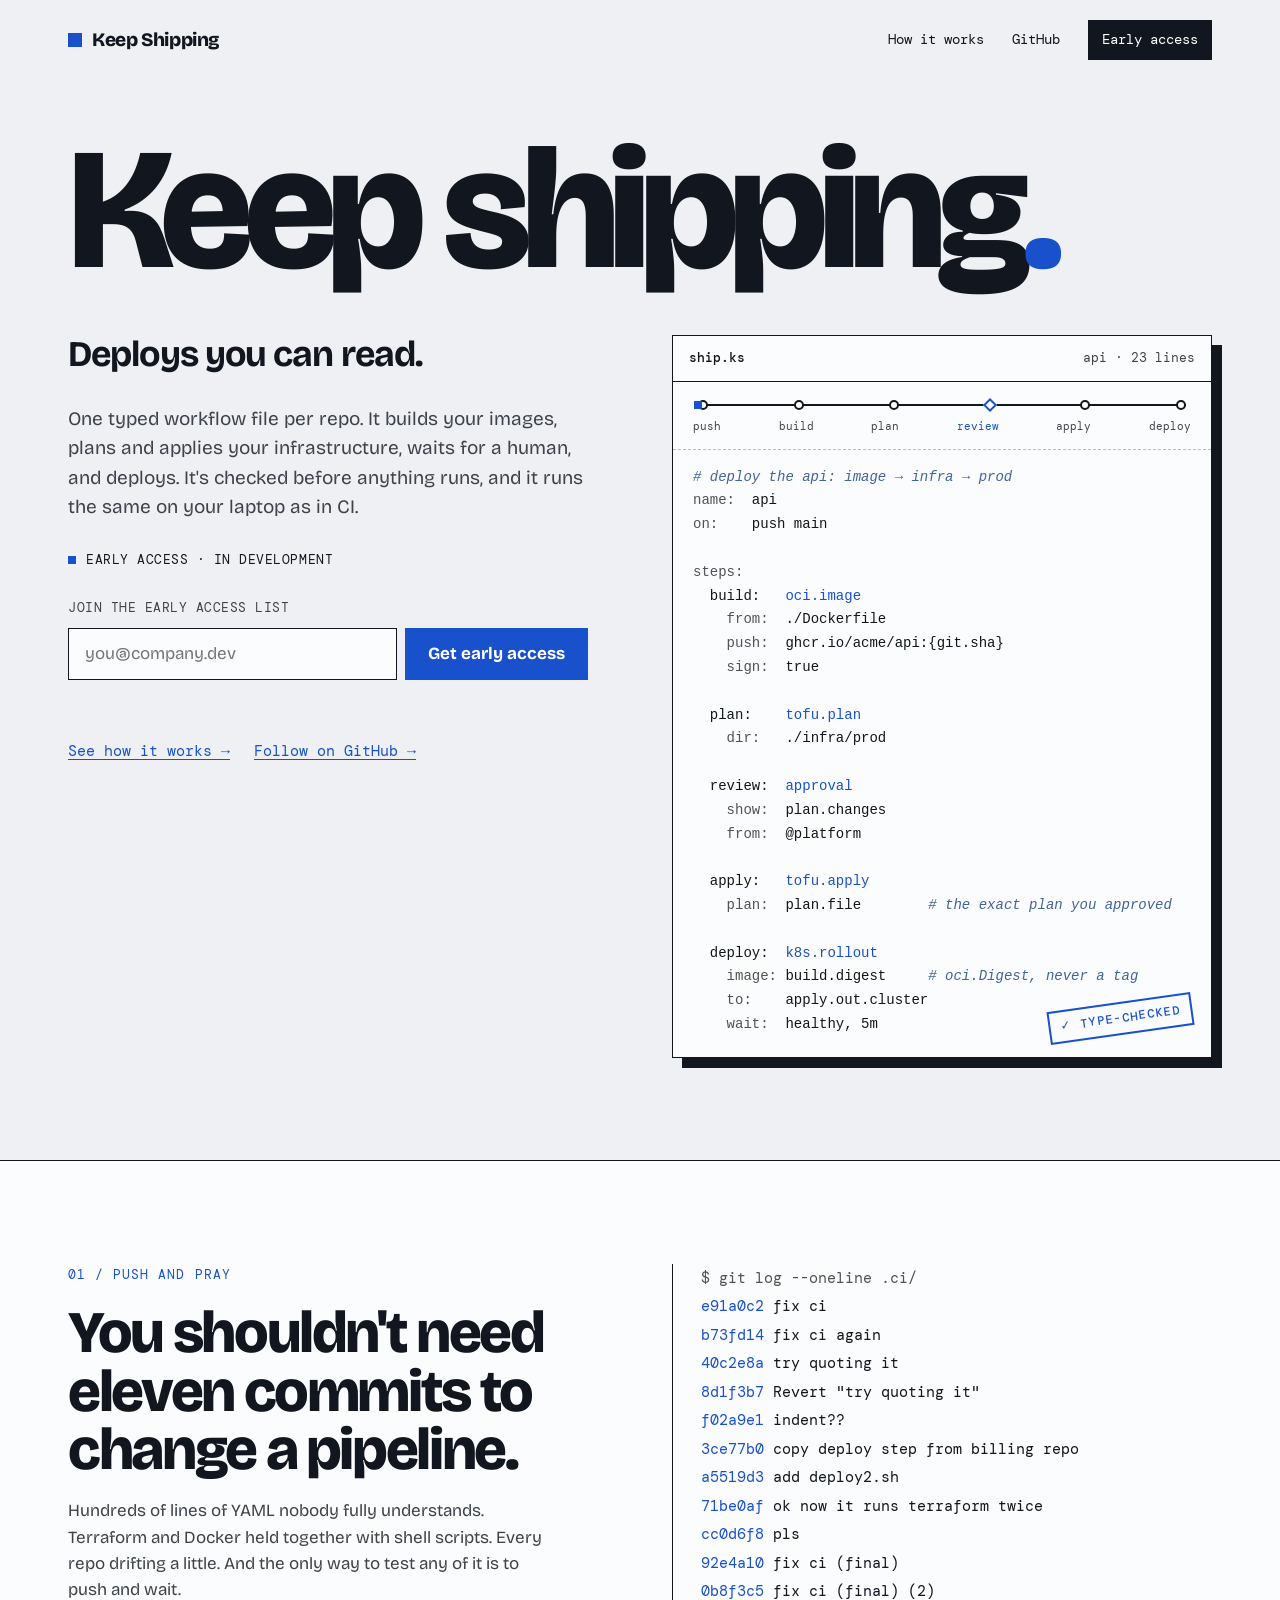
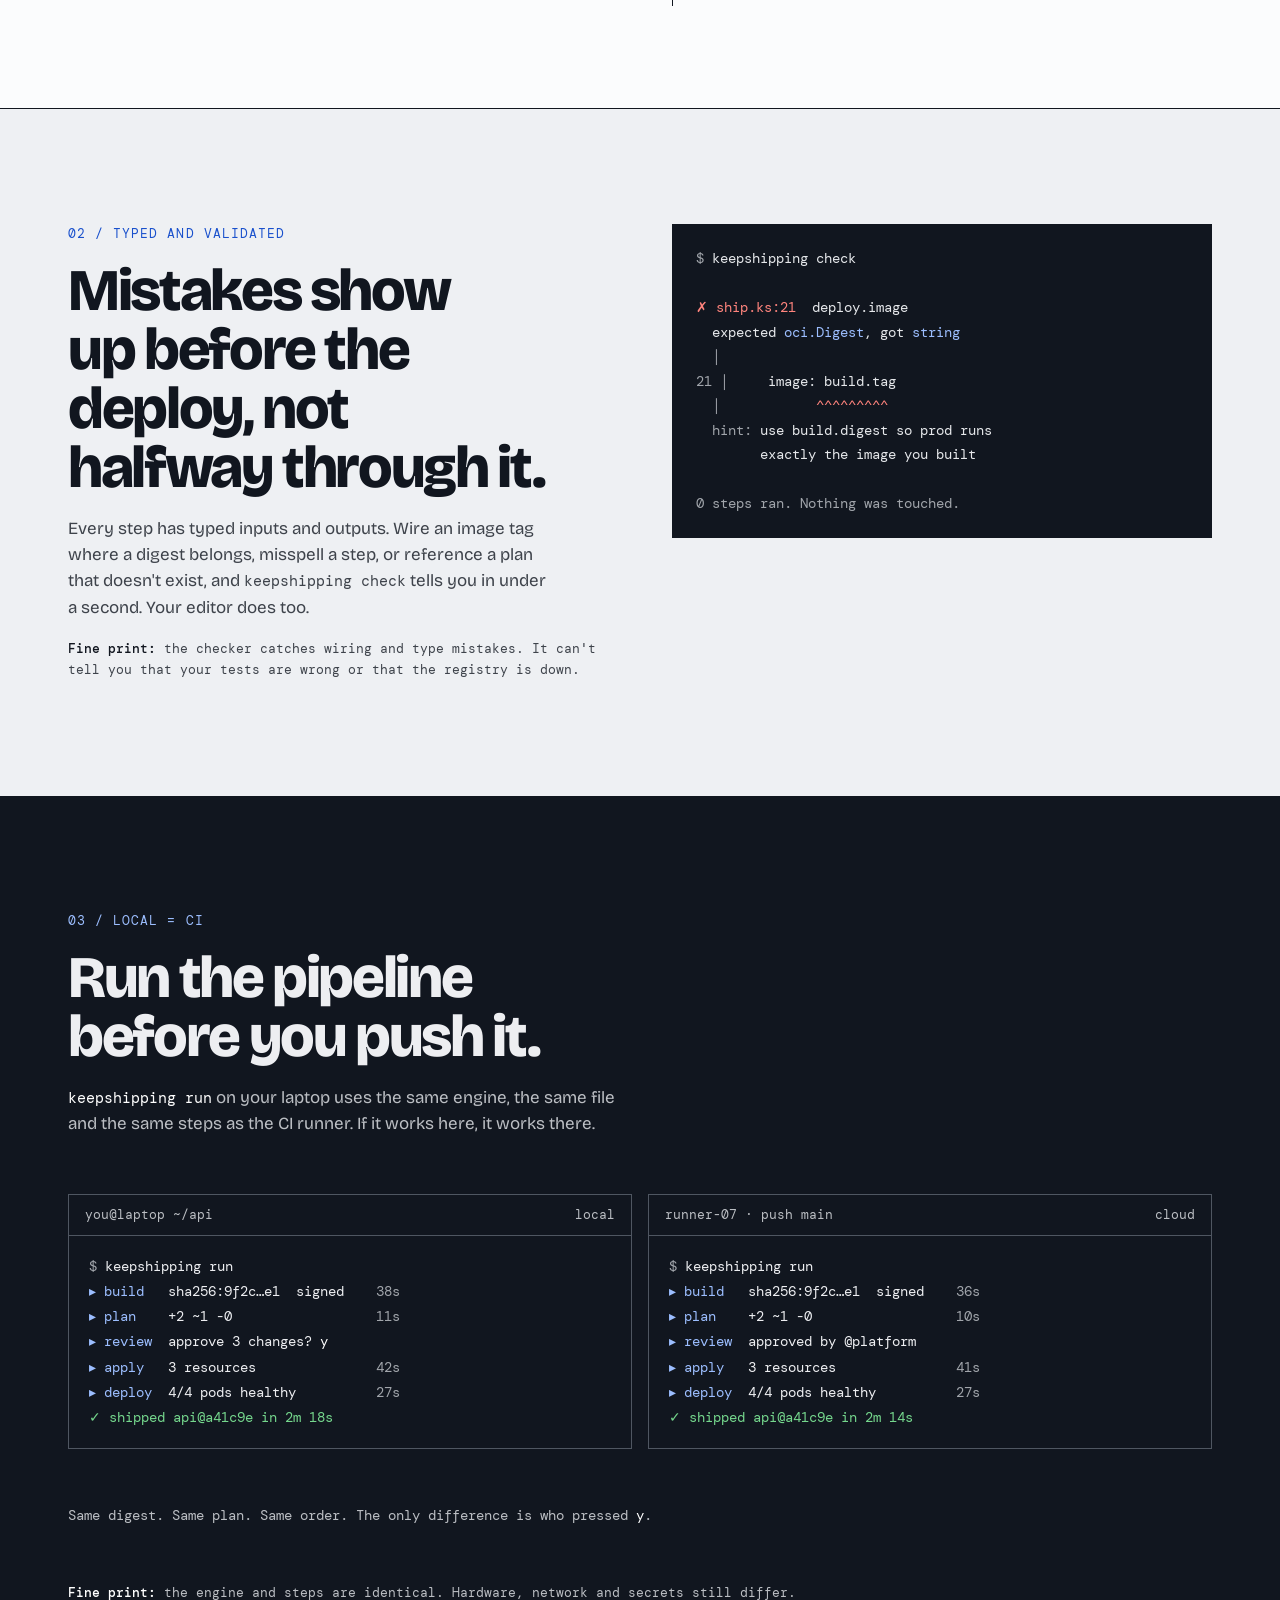
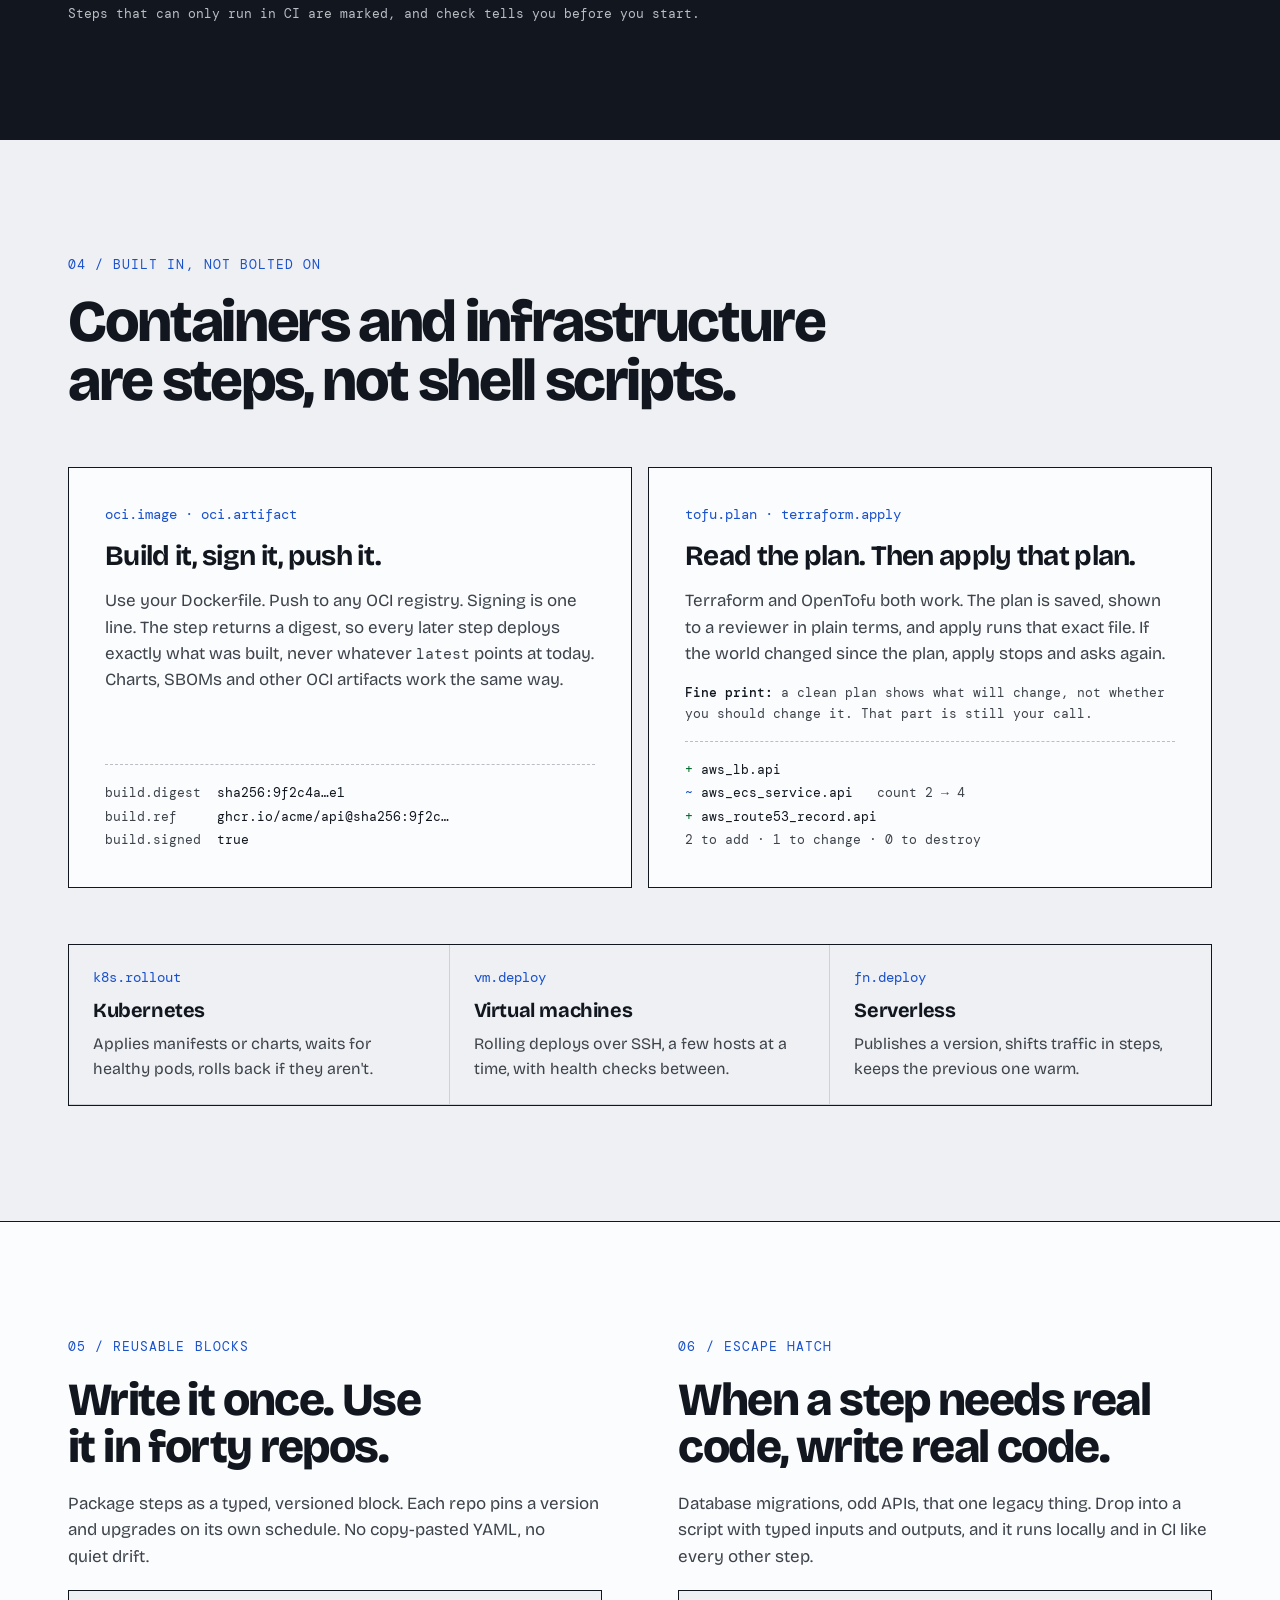
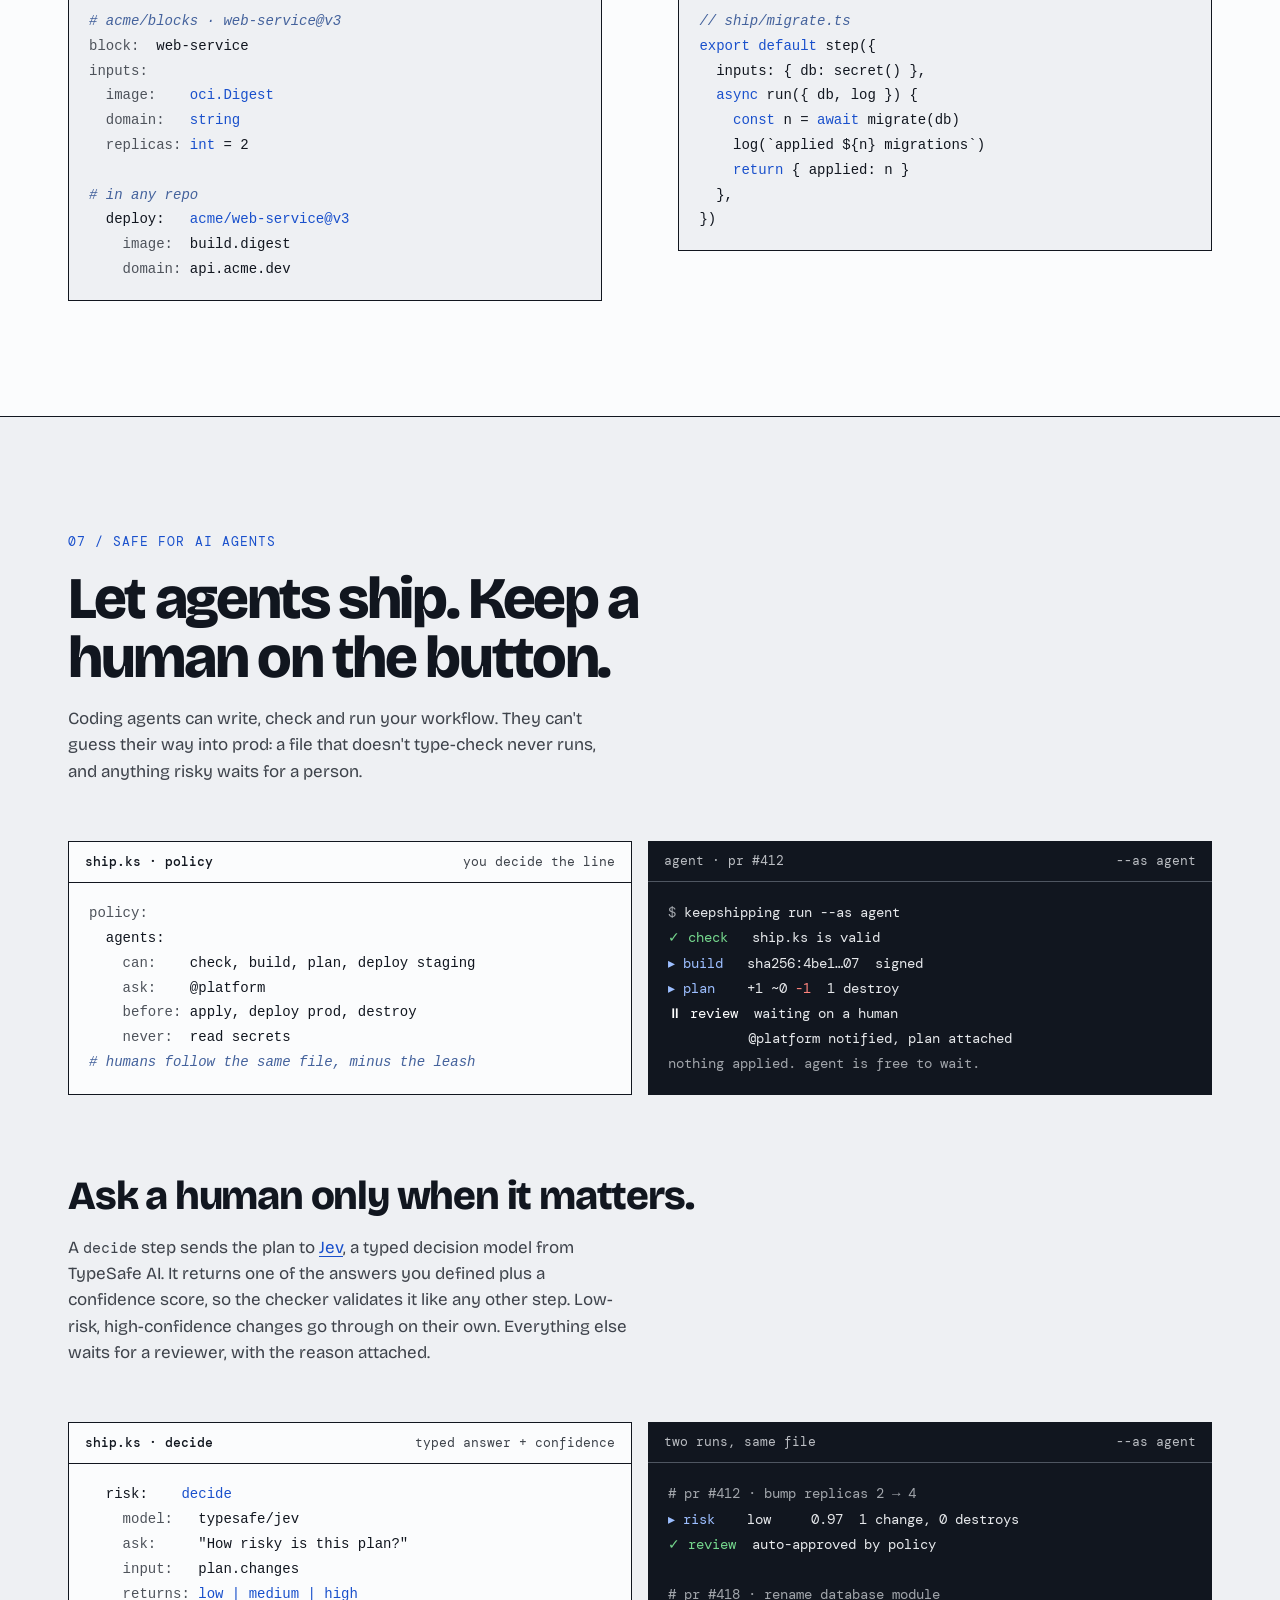
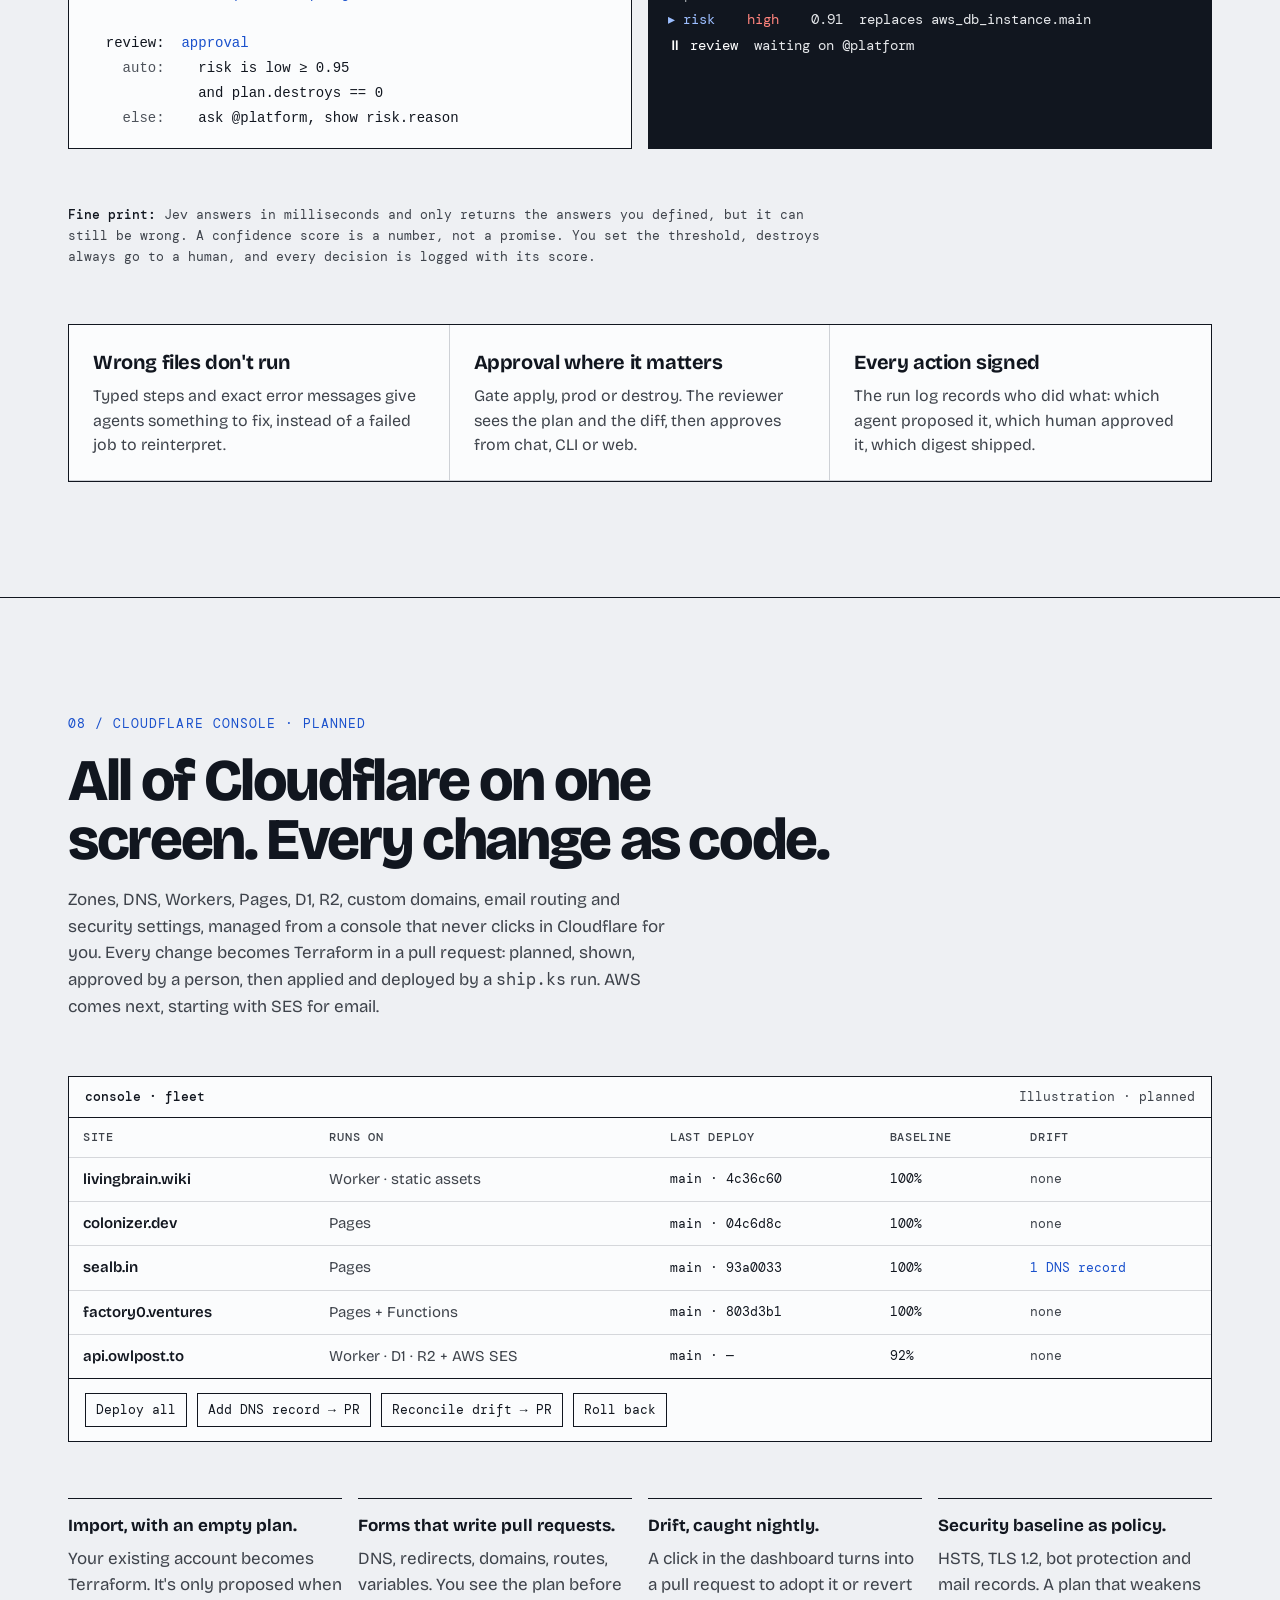
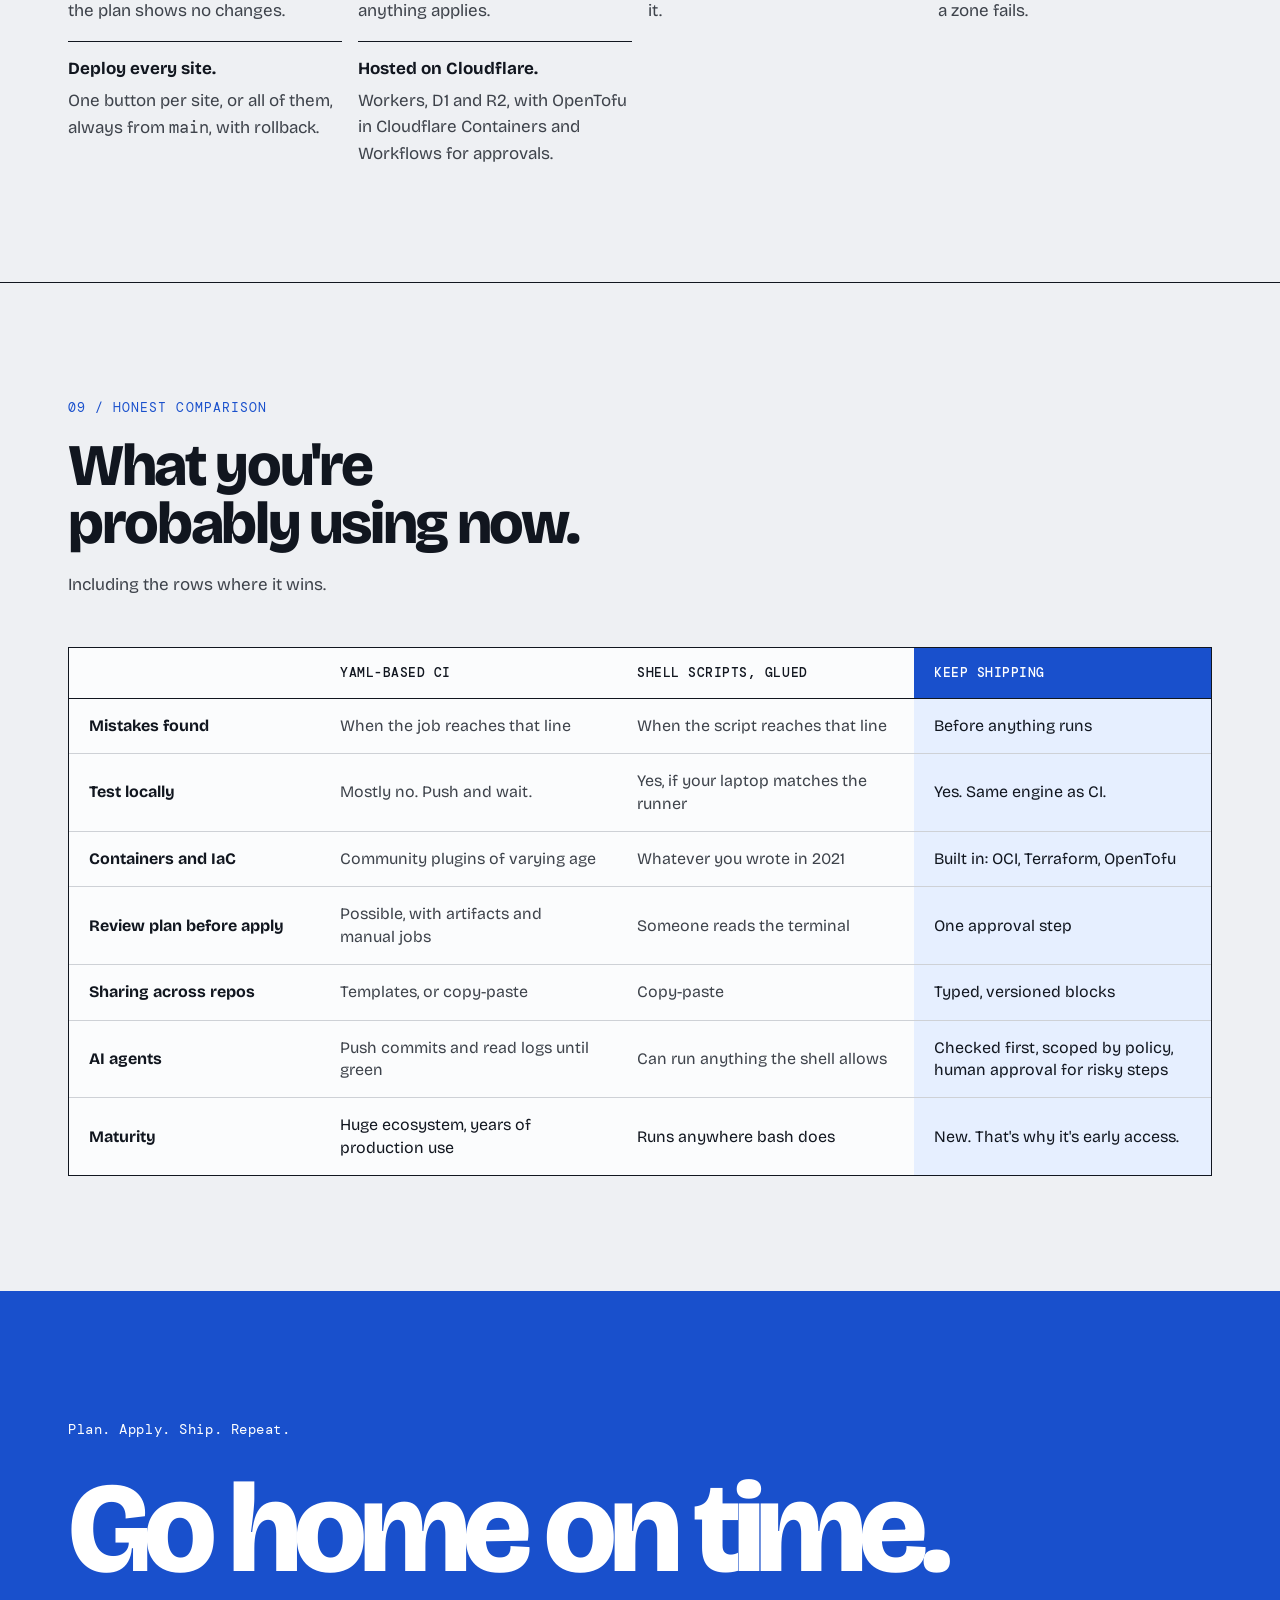
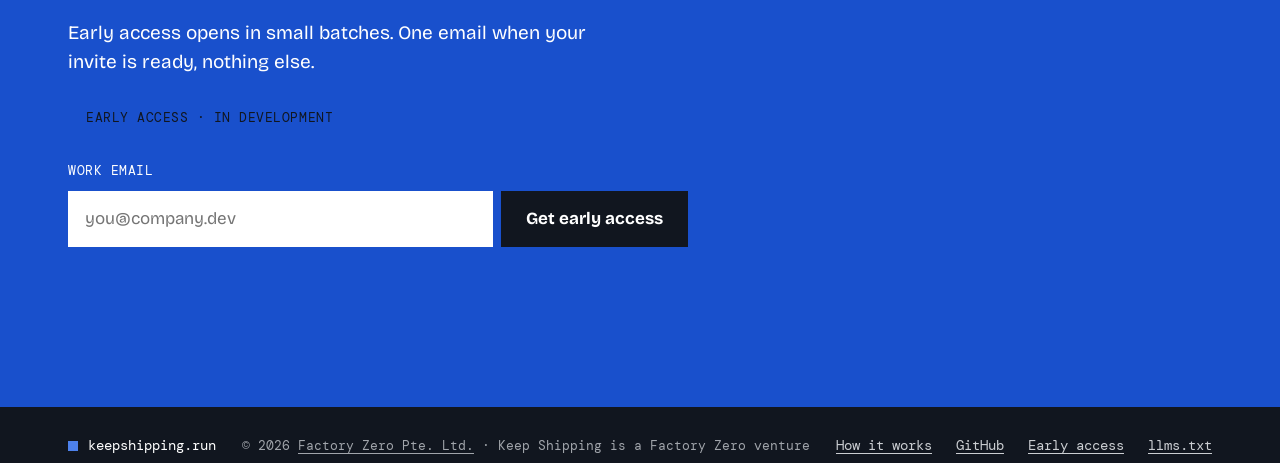
==== index.html @ 191e79f7 "08 / Cloudflare console (planned): one screen for Cloudflare, every change as code (Keep-Shipping/ha" ====
<!doctype html>
<html lang="en">
<head>
<meta charset="utf-8">
<meta name="viewport" content="width=device-width, initial-scale=1">
<title>Keep Shipping — Deploys you can read.</title>
<meta name="description" content="One typed, readable workflow file per repo. Build OCI images, plan and apply Terraform/OpenTofu, deploy anywhere. Runs the same on your laptop as in CI. Early access.">
<link rel="canonical" href="https://keepshipping.run/">
<meta name="robots" content="index, follow">
<meta name="theme-color" content="#eef0f3">
<meta name="color-scheme" content="light">
<meta property="og:type" content="website">
<meta property="og:site_name" content="Keep Shipping">
<meta property="og:title" content="Keep Shipping — Deploys you can read.">
<meta property="og:description" content="One typed workflow file per repo: build images, plan and apply infrastructure, wait for a human, deploy. Checked before anything runs. Early access.">
<meta property="og:url" content="https://keepshipping.run/">
<meta property="og:image" content="https://keepshipping.run/assets/og.png">
<meta property="og:image:width" content="1200">
<meta property="og:image:height" content="630">
<meta property="og:image:alt" content="Keep Shipping. Deploys you can read. A pipeline from push to deploy with a review gate.">
<meta property="og:locale" content="en_US">
<meta name="twitter:card" content="summary_large_image">
<meta name="twitter:title" content="Keep Shipping — Deploys you can read.">
<meta name="twitter:description" content="One typed workflow file per repo. Checked before anything runs, and the same on your laptop as in CI.">
<meta name="twitter:image" content="https://keepshipping.run/assets/og.png">
<meta name="twitter:image:alt" content="Keep Shipping. Deploys you can read.">
<link rel="icon" href="/assets/favicon.svg" type="image/svg+xml">
<link rel="apple-touch-icon" href="/assets/apple-touch-icon.png">
<link rel="manifest" href="/site.webmanifest">
<link rel="alternate" type="text/plain" href="/llms.txt" title="LLM-readable summary">
<link rel="preconnect" href="https://fonts.googleapis.com">
<link rel="preconnect" href="https://fonts.gstatic.com" crossorigin>
<link rel="stylesheet" href="https://fonts.googleapis.com/css2?family=Bricolage+Grotesque:opsz,wght@12..96,400;12..96,500;12..96,700;12..96,800&family=DM+Mono:wght@400;500&display=swap">
<link rel="stylesheet" href="/assets/keepshipping.css">
<script type="application/ld+json">[{"@context":"https://schema.org","@type":"Organization","name":"Keep Shipping","url":"https://keepshipping.run/","logo":"https://keepshipping.run/assets/icon-512.png","email":"contact@keepshipping.run","sameAs":["https://github.com/Keep-Shipping"],"parentOrganization":{"@type":"Organization","name":"Factory Zero Pte. Ltd.","url":"https://factory0.ventures/"}},{"@context":"https://schema.org","@type":"WebSite","name":"Keep Shipping","url":"https://keepshipping.run/","description":"A typed, readable deploy workflow: one file per repo that builds OCI images, plans and applies Terraform/OpenTofu, waits for approval and deploys, locally and in CI."},{"@context":"https://schema.org","@type":"SoftwareApplication","name":"Keep Shipping","applicationCategory":"DeveloperApplication","operatingSystem":"macOS, Linux, CI runners","description":"A deploy workflow engine with one typed workflow file per repository. Built-in steps for OCI images, Terraform and OpenTofu, approvals, Kubernetes, VMs and serverless. The same engine runs on a laptop and in CI. In development; early access list open.","url":"https://keepshipping.run/"},{"@context":"https://schema.org","@type":"FAQPage","mainEntity":[{"@type":"Question","name":"What is Keep Shipping?","acceptedAnswer":{"@type":"Answer","text":"A deploy workflow engine. Each repository has one typed workflow file that builds images, plans and applies infrastructure, waits for a human where you say so, and deploys. The file is checked before anything runs."}},{"@type":"Question","name":"Does it run locally?","acceptedAnswer":{"@type":"Answer","text":"That is the design: keepshipping run on a laptop uses the same engine, file and steps as the CI runner. Hardware, network and secrets still differ, and steps that can only run in CI are marked."}},{"@type":"Question","name":"Is it safe to let AI coding agents deploy with it?","acceptedAnswer":{"@type":"Answer","text":"A policy in the workflow file says what agents may do on their own and what waits for a person. Files that do not type-check never run, and destroys always go to a human."}},{"@type":"Question","name":"Can I use Keep Shipping today?","acceptedAnswer":{"@type":"Answer","text":"Not yet. Keep Shipping is in development. Join the early access list at keepshipping.run; invites go out in small batches."}}]}]</script>
<script src="/assets/keepshipping.js" defer></script>
</head>
<body>
<div class="page">

  <a class="skip" href="#main">Skip to content</a>

  <header style="max-width:1240px;margin:0 auto;padding:20px clamp(20px,5vw,48px);display:flex;align-items:center;justify-content:space-between;gap:16px;flex-wrap:wrap">
    <a href="/" aria-label="Keep Shipping home" style="display:flex;align-items:center;gap:10px;text-decoration:none;color:oklch(0.2 0.02 262);font-weight:800;font-size:19px;letter-spacing:-0.02em">
      <span aria-hidden="true" style="width:14px;height:14px;background:oklch(0.48 0.2 263);display:block"></span>
      Keep Shipping
    </a>
    <nav aria-label="Primary" style="display:flex;align-items:center;gap:clamp(12px,3vw,28px);font-family:'DM Mono',monospace;font-size:14px;flex-wrap:wrap">
      <a class="nav-link" href="#how">How it works</a>
      <a class="nav-link" href="https://github.com/Keep-Shipping">GitHub</a>
      <a class="nav-cta" href="#early-access">Early access</a>
    </nav>
  </header>

  <main id="main">
    <section id="top" aria-labelledby="hero-title" style="max-width:1240px;margin:0 auto;padding:clamp(24px,5vw,56px) clamp(20px,5vw,48px) clamp(56px,8vw,112px)">
      <h1 id="hero-title" style="margin:0;font-weight:800;font-size:clamp(60px,13.5vw,188px);line-height:0.86;letter-spacing:-0.055em;font-variation-settings:'opsz' 96">Keep shipping<span style="color:oklch(0.48 0.2 263)">.</span></h1>

      <div style="display:grid;grid-template-columns:repeat(auto-fit,minmax(min(100%,380px),1fr));gap:clamp(40px,5vw,72px);margin-top:clamp(32px,4vw,56px);align-items:start">
        <div style="display:flex;flex-direction:column;gap:28px;max-width:520px">
          <p style="margin:0;font-size:clamp(26px,3vw,36px);line-height:1.12;font-weight:700;letter-spacing:-0.025em">Deploys you can read.</p>
          <p style="margin:0;font-size:19px;color:oklch(0.38 0.015 262);text-wrap:pretty">One typed workflow file per repo. It builds your images, plans and applies your infrastructure, waits for a human, and deploys. It's checked before anything runs, and it runs the same on your laptop as in CI.</p>

          <p class="status-line"><span aria-hidden="true"></span>Early access · in development</p>

          <form class="ks-form" action="mailto:contact@keepshipping.run?subject=Keep%20Shipping%20early%20access" method="post" enctype="text/plain" style="display:flex;flex-direction:column;gap:10px" novalidate="">
            <label for="email-hero" style="font-family:'DM Mono',monospace;font-size:13px;letter-spacing:0.04em;text-transform:uppercase;color:oklch(0.38 0.015 262)">Join the early access list</label>
            <div style="display:flex;flex-wrap:wrap;gap:8px">
              <input id="email-hero" type="email" name="email" autocomplete="email" required="" placeholder="you@company.dev" aria-describedby="email-hero-status" class="in in--hero" style="flex:1 1 220px;min-width:0;height:52px;padding:0 16px;font:inherit;font-size:17px;color:oklch(0.2 0.02 262);background:oklch(0.99 0.002 255);border:1.5px solid oklch(0.2 0.02 262);border-radius:0;outline:none">
              <button type="submit" class="btn btn--hero" style="flex:0 0 auto;height:52px;padding:0 22px;font:inherit;font-size:17px;font-weight:700;color:#fff;background:oklch(0.48 0.2 263);border:1.5px solid oklch(0.48 0.2 263);border-radius:0;cursor:pointer">Get early access</button>
            </div>
            <p id="email-hero-status" role="status" aria-live="polite" style="margin:0;min-height:22px;font-family:'DM Mono',monospace;font-size:14px;color:oklch(0.48 0.2 263)"></p>
          </form>

          <div style="display:flex;flex-wrap:wrap;gap:24px;font-family:'DM Mono',monospace;font-size:15px">
            <a href="#how">See how it works →</a>
            <a href="https://github.com/Keep-Shipping">Follow on GitHub →</a>
          </div>
        </div>

        <figure style="margin:0;background:oklch(0.99 0.002 255);border:1.5px solid oklch(0.2 0.02 262);box-shadow:10px 10px 0 oklch(0.2 0.02 262);position:relative;min-width:0">
          <div style="display:flex;justify-content:space-between;align-items:center;gap:12px;padding:12px 16px;border-bottom:1.5px solid oklch(0.2 0.02 262);font-family:'DM Mono',monospace;font-size:13px">
            <span style="font-weight:500">ship.ks</span>
            <span style="color:oklch(0.38 0.015 262)">api · 23 lines</span>
          </div>
          <div aria-hidden="true" style="padding:18px 20px 14px;border-bottom:1px dashed oklch(0.8 0.01 262)">
            <div style="position:relative;height:10px;margin:0 5px">
              <div style="position:absolute;left:0;right:0;top:4px;height:2px;background:oklch(0.2 0.02 262)"></div>
              <div style="position:absolute;inset:0;display:flex;justify-content:space-between">
                <span style="width:10px;height:10px;background:oklch(0.99 0.002 255);border:2px solid oklch(0.2 0.02 262);border-radius:50%"></span>
                <span style="width:10px;height:10px;background:oklch(0.99 0.002 255);border:2px solid oklch(0.2 0.02 262);border-radius:50%"></span>
                <span style="width:10px;height:10px;background:oklch(0.99 0.002 255);border:2px solid oklch(0.2 0.02 262);border-radius:50%"></span>
                <span style="width:10px;height:10px;background:oklch(0.99 0.002 255);border:2px solid oklch(0.48 0.2 263);transform:rotate(45deg)"></span>
                <span style="width:10px;height:10px;background:oklch(0.99 0.002 255);border:2px solid oklch(0.2 0.02 262);border-radius:50%"></span>
                <span style="width:10px;height:10px;background:oklch(0.99 0.002 255);border:2px solid oklch(0.2 0.02 262);border-radius:50%"></span>
              </div>
              <span class="route-dot" aria-hidden="true"></span>
            </div>
            <div style="display:flex;justify-content:space-between;margin-top:8px;font-family:'DM Mono',monospace;font-size:11px;color:oklch(0.38 0.015 262)">
              <span>push</span><span>build</span><span>plan</span><span style="color:oklch(0.48 0.2 263)">review</span><span>apply</span><span>deploy</span>
            </div>
          </div>
          <pre style="margin:0;padding:16px 0 20px;overflow-x:auto;font-family:'DM Mono',monospace;font-size:14px;line-height:1.7"><code style="display:block;min-width:max-content;padding:0 20px"><span style="color:oklch(0.5 0.1 263);font-style:italic"># deploy the api: image → infra → prod
</span><span style="color:oklch(0.44 0.015 262)">name:</span>  api
<span style="color:oklch(0.44 0.015 262)">on:</span>    push main

<span style="color:oklch(0.44 0.015 262)">steps:
</span>  <span style="font-weight:500">build:</span>   <span style="color:oklch(0.48 0.2 263)">oci.image
</span>    <span style="color:oklch(0.44 0.015 262)">from:</span>  ./Dockerfile
    <span style="color:oklch(0.44 0.015 262)">push:</span>  ghcr.io/acme/api:{git.sha}
    <span style="color:oklch(0.44 0.015 262)">sign:</span>  true

  <span style="font-weight:500">plan:</span>    <span style="color:oklch(0.48 0.2 263)">tofu.plan
</span>    <span style="color:oklch(0.44 0.015 262)">dir:</span>   ./infra/prod

  <span style="font-weight:500">review:</span>  <span style="color:oklch(0.48 0.2 263)">approval
</span>    <span style="color:oklch(0.44 0.015 262)">show:</span>  plan.changes
    <span style="color:oklch(0.44 0.015 262)">from:</span>  @platform

  <span style="font-weight:500">apply:</span>   <span style="color:oklch(0.48 0.2 263)">tofu.apply
</span>    <span style="color:oklch(0.44 0.015 262)">plan:</span>  plan.file        <span style="color:oklch(0.5 0.1 263);font-style:italic"># the exact plan you approved
</span>
  <span style="font-weight:500">deploy:</span>  <span style="color:oklch(0.48 0.2 263)">k8s.rollout
</span>    <span style="color:oklch(0.44 0.015 262)">image:</span> build.digest     <span style="color:oklch(0.5 0.1 263);font-style:italic"># oci.Digest, never a tag
</span>    <span style="color:oklch(0.44 0.015 262)">to:</span>    apply.out.cluster
    <span style="color:oklch(0.44 0.015 262)">wait:</span>  healthy, 5m</code></pre>
          <div aria-hidden="true" style="position:absolute;right:18px;bottom:22px;transform:rotate(-8deg);border:2px solid oklch(0.48 0.2 263);color:oklch(0.48 0.2 263);padding:5px 10px;font-family:'DM Mono',monospace;font-size:12px;font-weight:500;letter-spacing:0.12em;background:oklch(0.99 0.002 255 / 0.85)">✓ TYPE-CHECKED</div>
          <figcaption style="position:absolute;width:1px;height:1px;overflow:hidden;clip:rect(0 0 0 0)">Example Keep Shipping workflow: build and sign an OCI image, plan OpenTofu, wait for approval, apply, and roll out to Kubernetes.</figcaption>
        </figure>
      </div>
    </section>

    <section aria-labelledby="pain-title" style="border-top:1.5px solid oklch(0.2 0.02 262);border-bottom:1.5px solid oklch(0.2 0.02 262);background:oklch(0.99 0.002 255)">
      <div style="max-width:1240px;margin:0 auto;padding:clamp(56px,8vw,104px) clamp(20px,5vw,48px);display:grid;grid-template-columns:repeat(auto-fit,minmax(min(100%,360px),1fr));gap:clamp(32px,5vw,72px);align-items:center">
        <div style="display:flex;flex-direction:column;gap:18px">
          <p style="margin:0;font-family:'DM Mono',monospace;font-size:13px;letter-spacing:0.08em;text-transform:uppercase;color:oklch(0.48 0.2 263)">01 / Push and pray</p>
          <h2 id="pain-title" style="margin:0;font-size:clamp(34px,4.6vw,60px);line-height:1;letter-spacing:-0.04em;font-weight:800;text-wrap:balance">You shouldn't need eleven commits to change a pipeline.</h2>
          <p style="margin:0;color:oklch(0.38 0.015 262);max-width:480px;text-wrap:pretty">Hundreds of lines of YAML nobody fully understands. Terraform and Docker held together with shell scripts. Every repo drifting a little. And the only way to test any of it is to push and wait.</p>
        </div>
        <div role="img" aria-label="A git log of eleven commits named variations of 'fix ci'" style="font-family:'DM Mono',monospace;font-size:clamp(13px,1.4vw,15px);line-height:1.9;border-left:1.5px solid oklch(0.2 0.02 262);padding-left:clamp(16px,3vw,28px);overflow-x:auto;white-space:nowrap">
          <div style="color:oklch(0.44 0.015 262)">$ git log --oneline .ci/</div>
          <div><span style="color:oklch(0.48 0.2 263)">e91a0c2</span>  fix ci</div>
          <div><span style="color:oklch(0.48 0.2 263)">b73fd14</span>  fix ci again</div>
          <div><span style="color:oklch(0.48 0.2 263)">40c2e8a</span>  try quoting it</div>
          <div><span style="color:oklch(0.48 0.2 263)">8d1f3b7</span>  Revert "try quoting it"</div>
          <div><span style="color:oklch(0.48 0.2 263)">f02a9e1</span>  indent??</div>
          <div><span style="color:oklch(0.48 0.2 263)">3ce77b0</span>  copy deploy step from billing repo</div>
          <div><span style="color:oklch(0.48 0.2 263)">a5519d3</span>  add deploy2.sh</div>
          <div><span style="color:oklch(0.48 0.2 263)">71be0af</span>  ok now it runs terraform twice</div>
          <div><span style="color:oklch(0.48 0.2 263)">cc0d6f8</span>  pls</div>
          <div><span style="color:oklch(0.48 0.2 263)">92e4a10</span>  fix ci (final)</div>
          <div><span style="color:oklch(0.48 0.2 263)">0b8f3c5</span>  fix ci (final) (2)</div>
        </div>
      </div>
    </section>

    <section id="how" aria-labelledby="check-title" style="max-width:1240px;margin:0 auto;padding:clamp(64px,9vw,128px) clamp(20px,5vw,48px)">
      <div style="display:grid;grid-template-columns:repeat(auto-fit,minmax(min(100%,360px),1fr));gap:clamp(32px,5vw,72px);align-items:start">
        <div style="display:flex;flex-direction:column;gap:18px">
          <p style="margin:0;font-family:'DM Mono',monospace;font-size:13px;letter-spacing:0.08em;text-transform:uppercase;color:oklch(0.48 0.2 263)">02 / Typed and validated</p>
          <h2 id="check-title" style="margin:0;font-size:clamp(34px,4.6vw,60px);line-height:1;letter-spacing:-0.04em;font-weight:800;text-wrap:balance">Mistakes show up before the deploy, not halfway through it.</h2>
          <p style="margin:0;color:oklch(0.38 0.015 262);max-width:480px;text-wrap:pretty">Every step has typed inputs and outputs. Wire an image tag where a digest belongs, misspell a step, or reference a plan that doesn't exist, and <code style="font-family:'DM Mono',monospace;font-size:0.9em">keepshipping check</code> tells you in under a second. Your editor does too.</p>
          <p style="margin:0;max-width:760px;font-family:'DM Mono',monospace;font-size:13px;line-height:1.6;color:oklch(0.38 0.015 262);text-wrap:pretty"><strong style="font-weight:500;color:oklch(0.2 0.02 262)">Fine print:</strong> the checker catches wiring and type mistakes. It can't tell you that your tests are wrong or that the registry is down.</p>
        </div>
        <div style="background:oklch(0.2 0.02 262);color:oklch(0.93 0.005 262);font-family:'DM Mono',monospace;font-size:14px;line-height:1.75;padding:22px 24px;overflow-x:auto">
          <div style="white-space:pre;min-width:max-content"><span style="color:oklch(0.72 0.01 262)">$</span> keepshipping check

<span style="color:oklch(0.75 0.15 25)">✗ ship.ks:21</span>  deploy.image
  expected <span style="color:oklch(0.8 0.1 263)">oci.Digest</span>, got <span style="color:oklch(0.8 0.1 263)">string
</span>  <span style="color:oklch(0.72 0.01 262)">│
</span><span style="color:oklch(0.72 0.01 262)">21 │</span>     image: build.tag
  <span style="color:oklch(0.72 0.01 262)">│</span>            <span style="color:oklch(0.75 0.15 25)">^^^^^^^^^
</span>  <span style="color:oklch(0.72 0.01 262)">hint:</span> use build.digest so prod runs
        exactly the image you built

<span style="color:oklch(0.72 0.01 262)">0 steps ran. Nothing was touched.</span></div>
        </div>
      </div>
    </section>

    <section aria-labelledby="local-title" style="background:oklch(0.2 0.02 262);color:oklch(0.95 0.004 262)">
      <div style="max-width:1240px;margin:0 auto;padding:clamp(64px,9vw,128px) clamp(20px,5vw,48px);display:flex;flex-direction:column;gap:clamp(36px,5vw,56px)">
        <div style="display:flex;flex-direction:column;gap:18px;max-width:760px">
          <p style="margin:0;font-family:'DM Mono',monospace;font-size:13px;letter-spacing:0.08em;text-transform:uppercase;color:oklch(0.8 0.1 263)">03 / Local = CI</p>
          <h2 id="local-title" style="margin:0;font-size:clamp(34px,4.6vw,60px);line-height:1;letter-spacing:-0.04em;font-weight:800;text-wrap:balance">Run the pipeline before you push it.</h2>
          <p style="margin:0;color:oklch(0.8 0.008 262);max-width:560px;text-wrap:pretty"><code style="font-family:'DM Mono',monospace;font-size:0.9em;color:#fff">keepshipping run</code> on your laptop uses the same engine, the same file and the same steps as the CI runner. If it works here, it works there.</p>
        </div>

        <div style="display:grid;grid-template-columns:repeat(auto-fit,minmax(min(100%,420px),1fr));gap:16px">
          <div style="border:1.5px solid oklch(0.45 0.02 262);min-width:0">
            <div style="display:flex;justify-content:space-between;gap:12px;padding:10px 16px;border-bottom:1.5px solid oklch(0.45 0.02 262);font-family:'DM Mono',monospace;font-size:13px;color:oklch(0.8 0.008 262)"><span>you@laptop ~/api</span><span>local</span></div>
            <div style="padding:18px 20px;overflow-x:auto;font-family:'DM Mono',monospace;font-size:14px;line-height:1.8;white-space:pre"><span style="color:oklch(0.72 0.01 262)">$</span> keepshipping run
<span style="color:oklch(0.8 0.1 263)">▸ build </span>  sha256:9f2c…e1  signed    <span style="color:oklch(0.72 0.01 262)">38s
</span><span style="color:oklch(0.8 0.1 263)">▸ plan  </span>  +2 ~1 -0                  <span style="color:oklch(0.72 0.01 262)">11s
</span><span style="color:oklch(0.8 0.1 263)">▸ review</span>  approve 3 changes? <span style="color:#fff">y
</span><span style="color:oklch(0.8 0.1 263)">▸ apply </span>  3 resources               <span style="color:oklch(0.72 0.01 262)">42s
</span><span style="color:oklch(0.8 0.1 263)">▸ deploy</span>  4/4 pods healthy          <span style="color:oklch(0.72 0.01 262)">27s
</span><span style="color:oklch(0.8 0.14 150)">✓ shipped api@a41c9e in 2m 18s</span></div>
          </div>
          <div style="border:1.5px solid oklch(0.45 0.02 262);min-width:0">
            <div style="display:flex;justify-content:space-between;gap:12px;padding:10px 16px;border-bottom:1.5px solid oklch(0.45 0.02 262);font-family:'DM Mono',monospace;font-size:13px;color:oklch(0.8 0.008 262)"><span>runner-07 · push main</span><span>cloud</span></div>
            <div style="padding:18px 20px;overflow-x:auto;font-family:'DM Mono',monospace;font-size:14px;line-height:1.8;white-space:pre"><span style="color:oklch(0.72 0.01 262)">$</span> keepshipping run
<span style="color:oklch(0.8 0.1 263)">▸ build </span>  sha256:9f2c…e1  signed    <span style="color:oklch(0.72 0.01 262)">36s
</span><span style="color:oklch(0.8 0.1 263)">▸ plan  </span>  +2 ~1 -0                  <span style="color:oklch(0.72 0.01 262)">10s
</span><span style="color:oklch(0.8 0.1 263)">▸ review</span>  approved by @platform
<span style="color:oklch(0.8 0.1 263)">▸ apply </span>  3 resources               <span style="color:oklch(0.72 0.01 262)">41s
</span><span style="color:oklch(0.8 0.1 263)">▸ deploy</span>  4/4 pods healthy          <span style="color:oklch(0.72 0.01 262)">27s
</span><span style="color:oklch(0.8 0.14 150)">✓ shipped api@a41c9e in 2m 14s</span></div>
          </div>
        </div>
        <p style="margin:0;font-family:'DM Mono',monospace;font-size:14px;color:oklch(0.8 0.008 262)">Same digest. Same plan. Same order. The only difference is who pressed <span style="color:#fff">y</span>.</p>
        <p style="margin:0;max-width:760px;font-family:'DM Mono',monospace;font-size:13px;line-height:1.6;color:oklch(0.8 0.008 262);text-wrap:pretty"><strong style="font-weight:500;color:#fff">Fine print:</strong> the engine and steps are identical. Hardware, network and secrets still differ. Steps that can only run in CI are marked, and <code style="font-family:'DM Mono',monospace">check</code> tells you before you start.</p>
      </div>
    </section>

    <section aria-labelledby="builtin-title" style="max-width:1240px;margin:0 auto;padding:clamp(64px,9vw,128px) clamp(20px,5vw,48px);display:flex;flex-direction:column;gap:clamp(36px,5vw,56px)">
      <div style="display:flex;flex-direction:column;gap:18px;max-width:760px">
        <p style="margin:0;font-family:'DM Mono',monospace;font-size:13px;letter-spacing:0.08em;text-transform:uppercase;color:oklch(0.48 0.2 263)">04 / Built in, not bolted on</p>
        <h2 id="builtin-title" style="margin:0;font-size:clamp(34px,4.6vw,60px);line-height:1;letter-spacing:-0.04em;font-weight:800;text-wrap:balance">Containers and infrastructure are steps, not shell scripts.</h2>
      </div>

      <div style="display:grid;grid-template-columns:repeat(auto-fit,minmax(min(100%,360px),1fr));gap:16px">
        <article style="background:oklch(0.99 0.002 255);border:1.5px solid oklch(0.2 0.02 262);padding:clamp(24px,3vw,36px);display:flex;flex-direction:column;gap:16px">
          <p style="margin:0;font-family:'DM Mono',monospace;font-size:14px;color:oklch(0.48 0.2 263)">oci.image · oci.artifact</p>
          <h3 style="margin:0;font-size:28px;line-height:1.1;letter-spacing:-0.025em;font-weight:700">Build it, sign it, push it.</h3>
          <p style="margin:0;color:oklch(0.38 0.015 262);text-wrap:pretty">Use your Dockerfile. Push to any OCI registry. Signing is one line. The step returns a digest, so every later step deploys exactly what was built, never whatever <code style="font-family:'DM Mono',monospace;font-size:0.9em">latest</code> points at today. Charts, SBOMs and other OCI artifacts work the same way.</p>
          <div style="margin-top:auto;padding-top:16px;border-top:1px dashed oklch(0.8 0.01 262);font-family:'DM Mono',monospace;font-size:13px;line-height:1.8;color:oklch(0.38 0.015 262);overflow-x:auto;white-space:pre">build.digest  <span style="color:oklch(0.2 0.02 262)">sha256:9f2c4a…e1
</span>build.ref     <span style="color:oklch(0.2 0.02 262)">ghcr.io/acme/api@sha256:9f2c…
</span>build.signed  <span style="color:oklch(0.2 0.02 262)">true</span></div>
        </article>

        <article style="background:oklch(0.99 0.002 255);border:1.5px solid oklch(0.2 0.02 262);padding:clamp(24px,3vw,36px);display:flex;flex-direction:column;gap:16px">
          <p style="margin:0;font-family:'DM Mono',monospace;font-size:14px;color:oklch(0.48 0.2 263)">tofu.plan · terraform.apply</p>
          <h3 style="margin:0;font-size:28px;line-height:1.1;letter-spacing:-0.025em;font-weight:700">Read the plan. Then apply that plan.</h3>
          <p style="margin:0;color:oklch(0.38 0.015 262);text-wrap:pretty">Terraform and OpenTofu both work. The plan is saved, shown to a reviewer in plain terms, and apply runs that exact file. If the world changed since the plan, apply stops and asks again.</p>
          <p style="margin:0;max-width:760px;font-family:'DM Mono',monospace;font-size:13px;line-height:1.6;color:oklch(0.38 0.015 262);text-wrap:pretty"><strong style="font-weight:500;color:oklch(0.2 0.02 262)">Fine print:</strong> a clean plan shows what will change, not whether you should change it. That part is still your call.</p>
          <div style="margin-top:auto;padding-top:16px;border-top:1px dashed oklch(0.8 0.01 262);font-family:'DM Mono',monospace;font-size:13px;line-height:1.8;overflow-x:auto;white-space:pre"><span style="color:oklch(0.45 0.13 150)">+</span> aws_lb.api
<span style="color:oklch(0.48 0.2 263)">~</span> aws_ecs_service.api   <span style="color:oklch(0.38 0.015 262)">count 2 → 4
</span><span style="color:oklch(0.45 0.13 150)">+</span> aws_route53_record.api
<span style="color:oklch(0.38 0.015 262)">2 to add · 1 to change · 0 to destroy</span></div>
        </article>
      </div>

      <div style="display:grid;grid-template-columns:repeat(auto-fit,minmax(min(100%,240px),1fr));border:1.5px solid oklch(0.2 0.02 262)">
        <div style="padding:22px 24px;display:flex;flex-direction:column;gap:6px;border-right:1px solid oklch(0.86 0.008 262);border-bottom:1px solid oklch(0.86 0.008 262)">
          <span style="font-family:'DM Mono',monospace;font-size:14px;color:oklch(0.48 0.2 263)">k8s.rollout</span>
          <strong style="font-size:20px;letter-spacing:-0.02em">Kubernetes</strong>
          <span style="color:oklch(0.38 0.015 262);font-size:16px">Applies manifests or charts, waits for healthy pods, rolls back if they aren't.</span>
        </div>
        <div style="padding:22px 24px;display:flex;flex-direction:column;gap:6px;border-right:1px solid oklch(0.86 0.008 262);border-bottom:1px solid oklch(0.86 0.008 262)">
          <span style="font-family:'DM Mono',monospace;font-size:14px;color:oklch(0.48 0.2 263)">vm.deploy</span>
          <strong style="font-size:20px;letter-spacing:-0.02em">Virtual machines</strong>
          <span style="color:oklch(0.38 0.015 262);font-size:16px">Rolling deploys over SSH, a few hosts at a time, with health checks between.</span>
        </div>
        <div style="padding:22px 24px;display:flex;flex-direction:column;gap:6px;border-bottom:1px solid oklch(0.86 0.008 262)">
          <span style="font-family:'DM Mono',monospace;font-size:14px;color:oklch(0.48 0.2 263)">fn.deploy</span>
          <strong style="font-size:20px;letter-spacing:-0.02em">Serverless</strong>
          <span style="color:oklch(0.38 0.015 262);font-size:16px">Publishes a version, shifts traffic in steps, keeps the previous one warm.</span>
        </div>
      </div>
    </section>

    <section aria-labelledby="blocks-title" style="border-top:1.5px solid oklch(0.2 0.02 262);background:oklch(0.99 0.002 255)">
      <div style="max-width:1240px;margin:0 auto;padding:clamp(64px,9vw,128px) clamp(20px,5vw,48px);display:grid;grid-template-columns:repeat(auto-fit,minmax(min(100%,420px),1fr));gap:clamp(48px,6vw,80px)">
        <div style="display:flex;flex-direction:column;gap:20px;min-width:0">
          <p style="margin:0;font-family:'DM Mono',monospace;font-size:13px;letter-spacing:0.08em;text-transform:uppercase;color:oklch(0.48 0.2 263)">05 / Reusable blocks</p>
          <h2 id="blocks-title" style="margin:0;font-size:clamp(30px,3.6vw,46px);line-height:1.02;letter-spacing:-0.035em;font-weight:800;text-wrap:balance">Write it once. Use it in forty repos.</h2>
          <p style="margin:0;color:oklch(0.38 0.015 262);text-wrap:pretty">Package steps as a typed, versioned block. Each repo pins a version and upgrades on its own schedule. No copy-pasted YAML, no quiet drift.</p>
          <pre style="margin:0;padding:18px 20px;border:1.5px solid oklch(0.2 0.02 262);overflow-x:auto;font-family:'DM Mono',monospace;font-size:14px;line-height:1.7;background:oklch(0.955 0.004 255)"><code><span style="color:oklch(0.5 0.1 263);font-style:italic"># acme/blocks · web-service@v3
</span><span style="color:oklch(0.44 0.015 262)">block:</span>  web-service
<span style="color:oklch(0.44 0.015 262)">inputs:
</span>  <span style="color:oklch(0.44 0.015 262)">image:</span>    <span style="color:oklch(0.48 0.2 263)">oci.Digest
</span>  <span style="color:oklch(0.44 0.015 262)">domain:</span>   <span style="color:oklch(0.48 0.2 263)">string
</span>  <span style="color:oklch(0.44 0.015 262)">replicas:</span> <span style="color:oklch(0.48 0.2 263)">int</span> = 2

<span style="color:oklch(0.5 0.1 263);font-style:italic"># in any repo
</span>  <span style="font-weight:500">deploy:</span>   <span style="color:oklch(0.48 0.2 263)">acme/web-service@v3
</span>    <span style="color:oklch(0.44 0.015 262)">image:</span>  build.digest
    <span style="color:oklch(0.44 0.015 262)">domain:</span> api.acme.dev</code></pre>
        </div>

        <div style="display:flex;flex-direction:column;gap:20px;min-width:0">
          <p style="margin:0;font-family:'DM Mono',monospace;font-size:13px;letter-spacing:0.08em;text-transform:uppercase;color:oklch(0.48 0.2 263)">06 / Escape hatch</p>
          <h2 style="margin:0;font-size:clamp(30px,3.6vw,46px);line-height:1.02;letter-spacing:-0.035em;font-weight:800;text-wrap:balance">When a step needs real code, write real code.</h2>
          <p style="margin:0;color:oklch(0.38 0.015 262);text-wrap:pretty">Database migrations, odd APIs, that one legacy thing. Drop into a script with typed inputs and outputs, and it runs locally and in CI like every other step.</p>
          <pre style="margin:0;padding:18px 20px;border:1.5px solid oklch(0.2 0.02 262);overflow-x:auto;font-family:'DM Mono',monospace;font-size:14px;line-height:1.7;background:oklch(0.955 0.004 255)"><code><span style="color:oklch(0.5 0.1 263);font-style:italic">// ship/migrate.ts
</span><span style="color:oklch(0.48 0.2 263)">export default</span> step({
  inputs: { db: secret() },
  <span style="color:oklch(0.48 0.2 263)">async</span> run({ db, log }) {
    <span style="color:oklch(0.48 0.2 263)">const</span> n = <span style="color:oklch(0.48 0.2 263)">await</span> migrate(db)
    log(`applied ${n} migrations`)
    <span style="color:oklch(0.48 0.2 263)">return</span> { applied: n }
  },
})</code></pre>
        </div>
      </div>
    </section>

    <section aria-labelledby="agents-title" style="border-top:1.5px solid oklch(0.2 0.02 262)">
      <div style="max-width:1240px;margin:0 auto;padding:clamp(64px,9vw,128px) clamp(20px,5vw,48px);display:flex;flex-direction:column;gap:clamp(36px,5vw,56px)">
        <div style="display:flex;flex-direction:column;gap:18px;max-width:760px">
          <p style="margin:0;font-family:'DM Mono',monospace;font-size:13px;letter-spacing:0.08em;text-transform:uppercase;color:oklch(0.48 0.2 263)">07 / Safe for AI agents</p>
          <h2 id="agents-title" style="margin:0;font-size:clamp(34px,4.6vw,60px);line-height:1;letter-spacing:-0.04em;font-weight:800;text-wrap:balance">Let agents ship. Keep a human on the button.</h2>
          <p style="margin:0;color:oklch(0.38 0.015 262);max-width:560px;text-wrap:pretty">Coding agents can write, check and run your workflow. They can't guess their way into prod: a file that doesn't type-check never runs, and anything risky waits for a person.</p>
        </div>

        <div style="display:grid;grid-template-columns:repeat(auto-fit,minmax(min(100%,420px),1fr));gap:16px">
          <div style="background:oklch(0.99 0.002 255);border:1.5px solid oklch(0.2 0.02 262);min-width:0">
            <div style="display:flex;justify-content:space-between;gap:12px;padding:10px 16px;border-bottom:1.5px solid oklch(0.2 0.02 262);font-family:'DM Mono',monospace;font-size:13px"><span style="font-weight:500">ship.ks · policy</span><span style="color:oklch(0.38 0.015 262)">you decide the line</span></div>
            <pre style="margin:0;padding:18px 20px;overflow-x:auto;font-family:'DM Mono',monospace;font-size:14px;line-height:1.7"><code><span style="color:oklch(0.44 0.015 262)">policy:</span>
  <span style="font-weight:500">agents:</span>
    <span style="color:oklch(0.44 0.015 262)">can:</span>    check, build, plan, deploy staging
    <span style="color:oklch(0.44 0.015 262)">ask:</span>    @platform
    <span style="color:oklch(0.44 0.015 262)">before:</span> apply, deploy prod, destroy
    <span style="color:oklch(0.44 0.015 262)">never:</span>  read secrets
<span style="color:oklch(0.5 0.1 263);font-style:italic"># humans follow the same file, minus the leash
</span></code></pre>
          </div>

          <div style="background:oklch(0.2 0.02 262);color:oklch(0.93 0.005 262);min-width:0">
            <div style="display:flex;justify-content:space-between;gap:12px;padding:10px 16px;border-bottom:1.5px solid oklch(0.45 0.02 262);font-family:'DM Mono',monospace;font-size:13px;color:oklch(0.8 0.008 262)"><span>agent · pr #412</span><span>--as agent</span></div>
            <div style="padding:18px 20px;overflow-x:auto;font-family:'DM Mono',monospace;font-size:14px;line-height:1.8;white-space:pre"><span style="color:oklch(0.72 0.01 262)">$</span> keepshipping run --as agent
<span style="color:oklch(0.8 0.14 150)">✓ check </span>  ship.ks is valid
<span style="color:oklch(0.8 0.1 263)">▸ build </span>  sha256:4be1…07  signed
<span style="color:oklch(0.8 0.1 263)">▸ plan  </span>  +1 ~0 <span style="color:oklch(0.75 0.15 25)">-1</span>  1 destroy
<span style="color:#fff">⏸ review</span>  waiting on a human
          @platform notified, plan attached
<span style="color:oklch(0.72 0.01 262)">nothing applied. agent is free to wait.</span></div>
          </div>
        </div>

        <div style="display:flex;flex-direction:column;gap:18px;max-width:760px;margin-top:clamp(8px,2vw,24px)">
          <h3 style="margin:0;font-size:clamp(28px,3.2vw,40px);line-height:1.05;letter-spacing:-0.03em;font-weight:800;text-wrap:balance">Ask a human only when it matters.</h3>
          <p style="margin:0;color:oklch(0.38 0.015 262);max-width:560px;text-wrap:pretty">A <code style="font-family:'DM Mono',monospace;font-size:0.9em">decide</code> step sends the plan to <a href="https://typesafe.ai/blog/introducing-system-one-models-and-jev">Jev</a>, a typed decision model from TypeSafe AI. It returns one of the answers you defined plus a confidence score, so the checker validates it like any other step. Low-risk, high-confidence changes go through on their own. Everything else waits for a reviewer, with the reason attached.</p>
        </div>

        <div style="display:grid;grid-template-columns:repeat(auto-fit,minmax(min(100%,420px),1fr));gap:16px">
          <div style="background:oklch(0.99 0.002 255);border:1.5px solid oklch(0.2 0.02 262);min-width:0">
            <div style="display:flex;justify-content:space-between;gap:12px;padding:10px 16px;border-bottom:1.5px solid oklch(0.2 0.02 262);font-family:'DM Mono',monospace;font-size:13px"><span style="font-weight:500">ship.ks · decide</span><span style="color:oklch(0.38 0.015 262)">typed answer + confidence</span></div>
            <pre style="margin:0;padding:18px 20px;overflow-x:auto;font-family:'DM Mono',monospace;font-size:14px;line-height:1.7"><code>  <span style="font-weight:500">risk:</span>    <span style="color:oklch(0.48 0.2 263)">decide</span>
    <span style="color:oklch(0.44 0.015 262)">model:</span>   typesafe/jev
    <span style="color:oklch(0.44 0.015 262)">ask:</span>     "How risky is this plan?"
    <span style="color:oklch(0.44 0.015 262)">input:</span>   plan.changes
    <span style="color:oklch(0.44 0.015 262)">returns:</span> <span style="color:oklch(0.48 0.2 263)">low | medium | high</span>

  <span style="font-weight:500">review:</span>  <span style="color:oklch(0.48 0.2 263)">approval</span>
    <span style="color:oklch(0.44 0.015 262)">auto:</span>    risk is low ≥ 0.95
             and plan.destroys == 0
    <span style="color:oklch(0.44 0.015 262)">else:</span>    ask @platform, show risk.reason</code></pre>
          </div>

          <div style="background:oklch(0.2 0.02 262);color:oklch(0.93 0.005 262);min-width:0">
            <div style="display:flex;justify-content:space-between;gap:12px;padding:10px 16px;border-bottom:1.5px solid oklch(0.45 0.02 262);font-family:'DM Mono',monospace;font-size:13px;color:oklch(0.8 0.008 262)"><span>two runs, same file</span><span>--as agent</span></div>
            <div style="padding:18px 20px;overflow-x:auto;font-family:'DM Mono',monospace;font-size:14px;line-height:1.8;white-space:pre"><span style="color:oklch(0.72 0.01 262)"># pr #412 · bump replicas 2 → 4
</span><span style="color:oklch(0.8 0.1 263)">▸ risk  </span>  low     0.97  1 change, 0 destroys
<span style="color:oklch(0.8 0.14 150)">✓ review</span>  auto-approved by policy

<span style="color:oklch(0.72 0.01 262)"># pr #418 · rename database module
</span><span style="color:oklch(0.8 0.1 263)">▸ risk  </span>  <span style="color:oklch(0.75 0.15 25)">high</span>    0.91  replaces aws_db_instance.main
<span style="color:#fff">⏸ review</span>  waiting on @platform</div>
          </div>
        </div>
        <p style="margin:0;max-width:760px;font-family:'DM Mono',monospace;font-size:13px;line-height:1.6;color:oklch(0.38 0.015 262);text-wrap:pretty"><strong style="font-weight:500;color:oklch(0.2 0.02 262)">Fine print:</strong> Jev answers in milliseconds and only returns the answers you defined, but it can still be wrong. A confidence score is a number, not a promise. You set the threshold, destroys always go to a human, and every decision is logged with its score.</p>

        <div style="display:grid;grid-template-columns:repeat(auto-fit,minmax(min(100%,240px),1fr));border:1.5px solid oklch(0.2 0.02 262);background:oklch(0.99 0.002 255)">
          <div style="padding:22px 24px;display:flex;flex-direction:column;gap:6px;border-right:1px solid oklch(0.86 0.008 262);border-bottom:1px solid oklch(0.86 0.008 262)">
            <strong style="font-size:20px;letter-spacing:-0.02em">Wrong files don't run</strong>
            <span style="color:oklch(0.38 0.015 262);font-size:16px">Typed steps and exact error messages give agents something to fix, instead of a failed job to reinterpret.</span>
          </div>
          <div style="padding:22px 24px;display:flex;flex-direction:column;gap:6px;border-right:1px solid oklch(0.86 0.008 262);border-bottom:1px solid oklch(0.86 0.008 262)">
            <strong style="font-size:20px;letter-spacing:-0.02em">Approval where it matters</strong>
            <span style="color:oklch(0.38 0.015 262);font-size:16px">Gate apply, prod or destroy. The reviewer sees the plan and the diff, then approves from chat, CLI or web.</span>
          </div>
          <div style="padding:22px 24px;display:flex;flex-direction:column;gap:6px;border-bottom:1px solid oklch(0.86 0.008 262)">
            <strong style="font-size:20px;letter-spacing:-0.02em">Every action signed</strong>
            <span style="color:oklch(0.38 0.015 262);font-size:16px">The run log records who did what: which agent proposed it, which human approved it, which digest shipped.</span>
          </div>
        </div>
      </div>
    </section>

    <section id="console" aria-labelledby="console-title" style="border-top:1.5px solid oklch(0.2 0.02 262)">
      <div style="max-width:1240px;margin:0 auto;padding:clamp(64px,9vw,128px) clamp(20px,5vw,48px);display:flex;flex-direction:column;gap:clamp(36px,5vw,56px)">
        <div style="display:flex;flex-direction:column;gap:18px;max-width:780px">
          <p style="margin:0;font-family:'DM Mono',monospace;font-size:13px;letter-spacing:0.08em;text-transform:uppercase;color:oklch(0.48 0.2 263)">08 / Cloudflare console · planned</p>
          <h2 id="console-title" style="margin:0;font-size:clamp(34px,4.6vw,60px);line-height:1;letter-spacing:-0.04em;font-weight:800;text-wrap:balance">All of Cloudflare on one screen. Every change as code.</h2>
          <p style="margin:0;color:oklch(0.38 0.015 262);max-width:600px;text-wrap:pretty">Zones, DNS, Workers, Pages, D1, R2, custom domains, email routing and security settings, managed from a console that never clicks in Cloudflare for you. Every change becomes Terraform in a pull request: planned, shown, approved by a person, then applied and deployed by a <code style="font-family:'DM Mono',monospace">ship.ks</code> run. AWS comes next, starting with SES for email.</p>
        </div>

        <div style="background:oklch(0.99 0.002 255);border:1.5px solid oklch(0.2 0.02 262);min-width:0">
          <div style="display:flex;justify-content:space-between;gap:12px;padding:10px 16px;border-bottom:1.5px solid oklch(0.2 0.02 262);font-family:'DM Mono',monospace;font-size:13px"><span style="font-weight:500">console · fleet</span><span style="color:oklch(0.38 0.015 262)">Illustration · planned</span></div>
          <div style="overflow-x:auto">
            <table style="width:100%;min-width:640px;border-collapse:collapse;font-size:15px">
              <thead><tr style="text-align:left;font-family:'DM Mono',monospace;font-size:12px;letter-spacing:0.06em;text-transform:uppercase;color:oklch(0.38 0.015 262)"><th scope="col" style="padding:10px 14px;font-weight:500">Site</th><th scope="col" style="padding:10px 14px;font-weight:500">Runs on</th><th scope="col" style="padding:10px 14px;font-weight:500">Last deploy</th><th scope="col" style="padding:10px 14px;font-weight:500">Baseline</th><th scope="col" style="padding:10px 14px;font-weight:500">Drift</th></tr></thead>
              <tbody><tr><td style="padding:10px 14px;border-top:1px solid oklch(0.88 0.006 262);font-weight:600">livingbrain.wiki</td><td style="padding:10px 14px;border-top:1px solid oklch(0.88 0.006 262);color:oklch(0.38 0.015 262)">Worker · static assets</td><td style="padding:10px 14px;border-top:1px solid oklch(0.88 0.006 262);font-family:'DM Mono',monospace;font-size:13px">main · 4c36c60</td><td style="padding:10px 14px;border-top:1px solid oklch(0.88 0.006 262);font-family:'DM Mono',monospace;font-size:13px">100%</td><td style="padding:10px 14px;border-top:1px solid oklch(0.88 0.006 262);font-family:'DM Mono',monospace;font-size:13px;color:oklch(0.38 0.015 262)">none</td></tr><tr><td style="padding:10px 14px;border-top:1px solid oklch(0.88 0.006 262);font-weight:600">colonizer.dev</td><td style="padding:10px 14px;border-top:1px solid oklch(0.88 0.006 262);color:oklch(0.38 0.015 262)">Pages</td><td style="padding:10px 14px;border-top:1px solid oklch(0.88 0.006 262);font-family:'DM Mono',monospace;font-size:13px">main · 04c6d8c</td><td style="padding:10px 14px;border-top:1px solid oklch(0.88 0.006 262);font-family:'DM Mono',monospace;font-size:13px">100%</td><td style="padding:10px 14px;border-top:1px solid oklch(0.88 0.006 262);font-family:'DM Mono',monospace;font-size:13px;color:oklch(0.38 0.015 262)">none</td></tr><tr><td style="padding:10px 14px;border-top:1px solid oklch(0.88 0.006 262);font-weight:600">sealb.in</td><td style="padding:10px 14px;border-top:1px solid oklch(0.88 0.006 262);color:oklch(0.38 0.015 262)">Pages</td><td style="padding:10px 14px;border-top:1px solid oklch(0.88 0.006 262);font-family:'DM Mono',monospace;font-size:13px">main · 93a0033</td><td style="padding:10px 14px;border-top:1px solid oklch(0.88 0.006 262);font-family:'DM Mono',monospace;font-size:13px">100%</td><td style="padding:10px 14px;border-top:1px solid oklch(0.88 0.006 262);font-family:'DM Mono',monospace;font-size:13px;color:oklch(0.48 0.2 263)">1 DNS record</td></tr><tr><td style="padding:10px 14px;border-top:1px solid oklch(0.88 0.006 262);font-weight:600">factory0.ventures</td><td style="padding:10px 14px;border-top:1px solid oklch(0.88 0.006 262);color:oklch(0.38 0.015 262)">Pages + Functions</td><td style="padding:10px 14px;border-top:1px solid oklch(0.88 0.006 262);font-family:'DM Mono',monospace;font-size:13px">main · 803d3b1</td><td style="padding:10px 14px;border-top:1px solid oklch(0.88 0.006 262);font-family:'DM Mono',monospace;font-size:13px">100%</td><td style="padding:10px 14px;border-top:1px solid oklch(0.88 0.006 262);font-family:'DM Mono',monospace;font-size:13px;color:oklch(0.38 0.015 262)">none</td></tr><tr><td style="padding:10px 14px;border-top:1px solid oklch(0.88 0.006 262);font-weight:600">api.owlpost.to</td><td style="padding:10px 14px;border-top:1px solid oklch(0.88 0.006 262);color:oklch(0.38 0.015 262)">Worker · D1 · R2 + AWS SES</td><td style="padding:10px 14px;border-top:1px solid oklch(0.88 0.006 262);font-family:'DM Mono',monospace;font-size:13px">main · —</td><td style="padding:10px 14px;border-top:1px solid oklch(0.88 0.006 262);font-family:'DM Mono',monospace;font-size:13px">92%</td><td style="padding:10px 14px;border-top:1px solid oklch(0.88 0.006 262);font-family:'DM Mono',monospace;font-size:13px;color:oklch(0.38 0.015 262)">none</td></tr></tbody>
            </table>
          </div>
          <div style="display:flex;flex-wrap:wrap;gap:10px;padding:14px 16px;border-top:1.5px solid oklch(0.2 0.02 262);font-family:'DM Mono',monospace;font-size:13px">
            <span style="padding:6px 10px;border:1.5px solid oklch(0.2 0.02 262)">Deploy all</span><span style="padding:6px 10px;border:1.5px solid oklch(0.2 0.02 262)">Add DNS record → PR</span><span style="padding:6px 10px;border:1.5px solid oklch(0.2 0.02 262)">Reconcile drift → PR</span><span style="padding:6px 10px;border:1.5px solid oklch(0.2 0.02 262)">Roll back</span>
          </div>
        </div>

        <ol style="margin:0;padding:0;list-style:none;display:grid;grid-template-columns:repeat(auto-fit,minmax(min(100%,220px),1fr));gap:16px">
          <li style="border-top:1.5px solid oklch(0.2 0.02 262);padding-top:14px"><strong>Import, with an empty plan.</strong><span style="display:block;margin-top:6px;color:oklch(0.38 0.015 262)">Your existing account becomes Terraform. It's only proposed when the plan shows no changes.</span></li>
          <li style="border-top:1.5px solid oklch(0.2 0.02 262);padding-top:14px"><strong>Forms that write pull requests.</strong><span style="display:block;margin-top:6px;color:oklch(0.38 0.015 262)">DNS, redirects, domains, routes, variables. You see the plan before anything applies.</span></li>
          <li style="border-top:1.5px solid oklch(0.2 0.02 262);padding-top:14px"><strong>Drift, caught nightly.</strong><span style="display:block;margin-top:6px;color:oklch(0.38 0.015 262)">A click in the dashboard turns into a pull request to adopt it or revert it.</span></li>
          <li style="border-top:1.5px solid oklch(0.2 0.02 262);padding-top:14px"><strong>Security baseline as policy.</strong><span style="display:block;margin-top:6px;color:oklch(0.38 0.015 262)">HSTS, TLS 1.2, bot protection and mail records. A plan that weakens a zone fails.</span></li>
          <li style="border-top:1.5px solid oklch(0.2 0.02 262);padding-top:14px"><strong>Deploy every site.</strong><span style="display:block;margin-top:6px;color:oklch(0.38 0.015 262)">One button per site, or all of them, always from <code style="font-family:'DM Mono',monospace">main</code>, with rollback.</span></li>
          <li style="border-top:1.5px solid oklch(0.2 0.02 262);padding-top:14px"><strong>Hosted on Cloudflare.</strong><span style="display:block;margin-top:6px;color:oklch(0.38 0.015 262)">Workers, D1 and R2, with OpenTofu in Cloudflare Containers and Workflows for approvals.</span></li>
        </ol>
      </div>
    </section>

    <section aria-labelledby="compare-title" style="border-top:1.5px solid oklch(0.2 0.02 262)">
      <div style="max-width:1240px;margin:0 auto;padding:clamp(64px,9vw,128px) clamp(20px,5vw,48px);display:flex;flex-direction:column;gap:clamp(32px,4vw,48px)">
        <div style="display:flex;flex-direction:column;gap:18px;max-width:760px">
          <p style="margin:0;font-family:'DM Mono',monospace;font-size:13px;letter-spacing:0.08em;text-transform:uppercase;color:oklch(0.48 0.2 263)">09 / Honest comparison</p>
          <h2 id="compare-title" style="margin:0;font-size:clamp(34px,4.6vw,60px);line-height:1;letter-spacing:-0.04em;font-weight:800;text-wrap:balance">What you're probably using now.</h2>
          <p style="margin:0;color:oklch(0.38 0.015 262);max-width:560px;text-wrap:pretty">Including the rows where it wins.</p>
        </div>
        <div style="overflow-x:auto;border:1.5px solid oklch(0.2 0.02 262);background:oklch(0.99 0.002 255)" tabindex="0" role="region" aria-label="Comparison table, scrolls horizontally">
          <table style="width:100%;min-width:760px;border-collapse:collapse;font-size:16px;line-height:1.4">
            <thead>
              <tr style="text-align:left;font-family:'DM Mono',monospace;font-size:13px;letter-spacing:0.04em;text-transform:uppercase">
                <th scope="col" style="padding:16px 20px;border-bottom:1.5px solid oklch(0.2 0.02 262);width:22%;font-weight:500;color:oklch(0.38 0.015 262)"></th>
                <th scope="col" style="padding:16px 20px;border-bottom:1.5px solid oklch(0.2 0.02 262);width:26%;font-weight:500">YAML-based CI</th>
                <th scope="col" style="padding:16px 20px;border-bottom:1.5px solid oklch(0.2 0.02 262);width:26%;font-weight:500">Shell scripts, glued</th>
                <th scope="col" style="padding:16px 20px;border-bottom:1.5px solid oklch(0.2 0.02 262);width:26%;font-weight:500;background:oklch(0.48 0.2 263);color:#fff">Keep Shipping</th>
              </tr>
            </thead>
            <tbody>
              <tr>
                <th scope="row" style="text-align:left;padding:16px 20px;border-bottom:1px solid oklch(0.86 0.008 262);font-weight:700">Mistakes found</th>
                <td style="padding:16px 20px;border-bottom:1px solid oklch(0.86 0.008 262);color:oklch(0.38 0.015 262)">When the job reaches that line</td>
                <td style="padding:16px 20px;border-bottom:1px solid oklch(0.86 0.008 262);color:oklch(0.38 0.015 262)">When the script reaches that line</td>
                <td style="padding:16px 20px;border-bottom:1px solid oklch(0.86 0.008 262);background:oklch(0.95 0.025 263)">Before anything runs</td>
              </tr>
              <tr>
                <th scope="row" style="text-align:left;padding:16px 20px;border-bottom:1px solid oklch(0.86 0.008 262);font-weight:700">Test locally</th>
                <td style="padding:16px 20px;border-bottom:1px solid oklch(0.86 0.008 262);color:oklch(0.38 0.015 262)">Mostly no. Push and wait.</td>
                <td style="padding:16px 20px;border-bottom:1px solid oklch(0.86 0.008 262);color:oklch(0.38 0.015 262)">Yes, if your laptop matches the runner</td>
                <td style="padding:16px 20px;border-bottom:1px solid oklch(0.86 0.008 262);background:oklch(0.95 0.025 263)">Yes. Same engine as CI.</td>
              </tr>
              <tr>
                <th scope="row" style="text-align:left;padding:16px 20px;border-bottom:1px solid oklch(0.86 0.008 262);font-weight:700">Containers and IaC</th>
                <td style="padding:16px 20px;border-bottom:1px solid oklch(0.86 0.008 262);color:oklch(0.38 0.015 262)">Community plugins of varying age</td>
                <td style="padding:16px 20px;border-bottom:1px solid oklch(0.86 0.008 262);color:oklch(0.38 0.015 262)">Whatever you wrote in 2021</td>
                <td style="padding:16px 20px;border-bottom:1px solid oklch(0.86 0.008 262);background:oklch(0.95 0.025 263)">Built in: OCI, Terraform, OpenTofu</td>
              </tr>
              <tr>
                <th scope="row" style="text-align:left;padding:16px 20px;border-bottom:1px solid oklch(0.86 0.008 262);font-weight:700">Review plan before apply</th>
                <td style="padding:16px 20px;border-bottom:1px solid oklch(0.86 0.008 262);color:oklch(0.38 0.015 262)">Possible, with artifacts and manual jobs</td>
                <td style="padding:16px 20px;border-bottom:1px solid oklch(0.86 0.008 262);color:oklch(0.38 0.015 262)">Someone reads the terminal</td>
                <td style="padding:16px 20px;border-bottom:1px solid oklch(0.86 0.008 262);background:oklch(0.95 0.025 263)">One approval step</td>
              </tr>
              <tr>
                <th scope="row" style="text-align:left;padding:16px 20px;border-bottom:1px solid oklch(0.86 0.008 262);font-weight:700">Sharing across repos</th>
                <td style="padding:16px 20px;border-bottom:1px solid oklch(0.86 0.008 262);color:oklch(0.38 0.015 262)">Templates, or copy-paste</td>
                <td style="padding:16px 20px;border-bottom:1px solid oklch(0.86 0.008 262);color:oklch(0.38 0.015 262)">Copy-paste</td>
                <td style="padding:16px 20px;border-bottom:1px solid oklch(0.86 0.008 262);background:oklch(0.95 0.025 263)">Typed, versioned blocks</td>
              </tr>
              <tr>
                <th scope="row" style="text-align:left;padding:16px 20px;border-bottom:1px solid oklch(0.86 0.008 262);font-weight:700">AI agents</th>
                <td style="padding:16px 20px;border-bottom:1px solid oklch(0.86 0.008 262);color:oklch(0.38 0.015 262)">Push commits and read logs until green</td>
                <td style="padding:16px 20px;border-bottom:1px solid oklch(0.86 0.008 262);color:oklch(0.38 0.015 262)">Can run anything the shell allows</td>
                <td style="padding:16px 20px;border-bottom:1px solid oklch(0.86 0.008 262);background:oklch(0.95 0.025 263)">Checked first, scoped by policy, human approval for risky steps</td>
              </tr>
              <tr>
                <th scope="row" style="text-align:left;padding:16px 20px;font-weight:700">Maturity</th>
                <td style="padding:16px 20px;color:oklch(0.2 0.02 262)">Huge ecosystem, years of production use</td>
                <td style="padding:16px 20px;color:oklch(0.2 0.02 262)">Runs anywhere bash does</td>
                <td style="padding:16px 20px;background:oklch(0.95 0.025 263)">New. That's why it's early access.</td>
              </tr>
            </tbody>
          </table>
        </div>
      </div>
    </section>

    <section id="early-access" aria-labelledby="cta-title" style="background:oklch(0.48 0.2 263);color:#fff">
      <div style="max-width:1240px;margin:0 auto;padding:clamp(72px,10vw,144px) clamp(20px,5vw,48px);display:flex;flex-direction:column;gap:32px">
        <p style="margin:0;font-family:'DM Mono',monospace;font-size:14px;letter-spacing:0.04em">Plan. Apply. Ship. Repeat.</p>
        <h2 id="cta-title" style="margin:0;font-size:clamp(52px,10vw,150px);line-height:0.88;letter-spacing:-0.055em;font-weight:800">Go home on time.</h2>
        <p style="margin:0;font-size:19px;max-width:520px;text-wrap:pretty">Early access opens in small batches. One email when your invite is ready, nothing else.</p>
        <p class="status-line"><span aria-hidden="true"></span>Early access · in development</p>

          <form class="ks-form" action="mailto:contact@keepshipping.run?subject=Keep%20Shipping%20early%20access" method="post" enctype="text/plain" style="display:flex;flex-direction:column;gap:10px;max-width:620px" novalidate="">
          <label for="email-cta" style="font-family:'DM Mono',monospace;font-size:13px;letter-spacing:0.04em;text-transform:uppercase">Work email</label>
          <div style="display:flex;flex-wrap:wrap;gap:8px">
            <input id="email-cta" type="email" name="email" autocomplete="email" required="" placeholder="you@company.dev" aria-describedby="email-cta-status" class="in in--cta" style="flex:1 1 220px;min-width:0;height:56px;padding:0 16px;font:inherit;font-size:17px;color:oklch(0.2 0.02 262);background:#fff;border:1.5px solid #fff;border-radius:0;outline:none">
            <button type="submit" class="btn btn--cta" style="flex:0 0 auto;height:56px;padding:0 24px;font:inherit;font-size:17px;font-weight:700;color:#fff;background:oklch(0.2 0.02 262);border:1.5px solid oklch(0.2 0.02 262);border-radius:0;cursor:pointer">Get early access</button>
          </div>
          <p id="email-cta-status" role="status" aria-live="polite" style="margin:0;min-height:22px;font-family:'DM Mono',monospace;font-size:14px"></p>
        </form>
      </div>
    </section>
  </main>

  <footer style="background:oklch(0.2 0.02 262);color:oklch(0.85 0.006 262)">
    <div style="max-width:1240px;margin:0 auto;padding:28px clamp(20px,5vw,48px);display:flex;flex-wrap:wrap;justify-content:space-between;align-items:center;gap:16px;font-family:'DM Mono',monospace;font-size:14px">
      <span style="display:flex;align-items:center;gap:10px;color:#fff"><span aria-hidden="true" style="width:10px;height:10px;background:oklch(0.62 0.17 263);display:block"></span>keepshipping.run</span>
      <span class="foot-copy">© 2026 <a href="https://factory0.ventures/">Factory Zero Pte. Ltd.</a> · Keep Shipping is a Factory Zero venture</span>
      <nav aria-label="Footer" style="display:flex;gap:24px;flex-wrap:wrap">
        <a class="foot-link" href="#how">How it works</a>
        <a class="foot-link" href="https://github.com/Keep-Shipping">GitHub</a>
        <a class="foot-link" href="#early-access">Early access</a>
        <a class="foot-link" href="/llms.txt">llms.txt</a>
      </nav>
    </div>
  </footer>
</div>
</body>
</html>
---- assets/keepshipping.css ----
/* Keep Shipping. Layout and colour are inline in index.html, as in the Claude
   Design source; this file holds the base, the interaction states the inline
   styles can't express, and the pieces added in the port. Hover and focus
   rules need !important because they override inline styles. */

html,body{margin:0;background:oklch(0.955 0.004 255);color:oklch(0.2 0.02 262);-webkit-font-smoothing:antialiased}
*{box-sizing:border-box}
a{color:oklch(0.48 0.2 263);text-underline-offset:3px}
a:hover{color:oklch(0.2 0.02 262)}
::selection{background:oklch(0.48 0.2 263);color:#fff}
html{scroll-padding-top:16px}

.page{font-family:'Bricolage Grotesque',system-ui,sans-serif;font-size:17px;line-height:1.55;min-height:100vh}

.skip{position:absolute;left:-9999px;top:8px;padding:8px 12px;background:oklch(0.2 0.02 262);color:#fff;z-index:10}
.skip:focus{left:8px}

.nav-link{color:oklch(0.2 0.02 262);text-decoration:none}
.nav-link:hover{text-decoration:underline}
.nav-cta{color:#fff;background:oklch(0.2 0.02 262);padding:9px 14px;text-decoration:none}
.nav-cta:hover{background:oklch(0.48 0.2 263);color:#fff}

.in:focus{outline:3px solid oklch(0.48 0.2 263)!important;outline-offset:2px}
.in--cta:focus{outline-color:oklch(0.2 0.02 262)!important}
.btn--hero:hover{background:oklch(0.2 0.02 262)!important;border-color:oklch(0.2 0.02 262)!important}
.btn--hero:focus-visible{outline:3px solid oklch(0.2 0.02 262);outline-offset:2px}
.btn--cta:hover{background:#fff!important;color:oklch(0.2 0.02 262)!important}
.btn--cta:focus-visible{outline:3px solid #fff;outline-offset:2px}
.ks-form[aria-busy="true"] .btn{opacity:.6;cursor:progress}

.status-line{margin:0;display:flex;align-items:center;gap:10px;font-family:'DM Mono',monospace;font-size:13px;letter-spacing:0.04em;text-transform:uppercase;color:oklch(0.2 0.02 262)}
.status-line span{width:8px;height:8px;background:oklch(0.48 0.2 263);display:block;animation:ksblink 1.2s steps(1) infinite}

.route-dot{position:absolute;top:1px;width:8px;height:8px;margin-left:-4px;background:oklch(0.48 0.2 263);animation:ksroute 5s cubic-bezier(.6,0,.4,1) infinite}

.foot-link{color:oklch(0.85 0.006 262)}
.foot-link:hover{color:#fff}
.foot-copy{color:oklch(0.72 0.01 262);font-size:13px}
.foot-copy a{color:inherit}
.foot-copy a:hover{color:#fff}

@keyframes ksroute{0%{left:0%;opacity:0}6%{opacity:1}94%{opacity:1}100%{left:100%;opacity:0}}
@keyframes ksblink{50%{opacity:0}}
@media (prefers-reduced-motion:reduce){*{animation:none!important;transition:none!important}.route-dot{display:none}}

/* 404 */
.lost{max-width:1240px;margin:0 auto;padding:clamp(24px,5vw,56px) clamp(20px,5vw,48px) clamp(72px,10vw,144px);display:flex;flex-direction:column;gap:28px}
.lost h1{margin:0;font-weight:800;font-size:clamp(56px,11vw,150px);line-height:0.88;letter-spacing:-0.055em}
.lost h1 span{color:oklch(0.48 0.2 263)}
.lost pre{margin:0;padding:18px 20px;background:oklch(0.2 0.02 262);color:oklch(0.93 0.005 262);font-family:'DM Mono',monospace;font-size:14px;line-height:1.75;overflow-x:auto;max-width:640px}
.lost pre b{color:oklch(0.75 0.15 25);font-weight:400}
.lost pre i{color:oklch(0.72 0.01 262);font-style:normal}
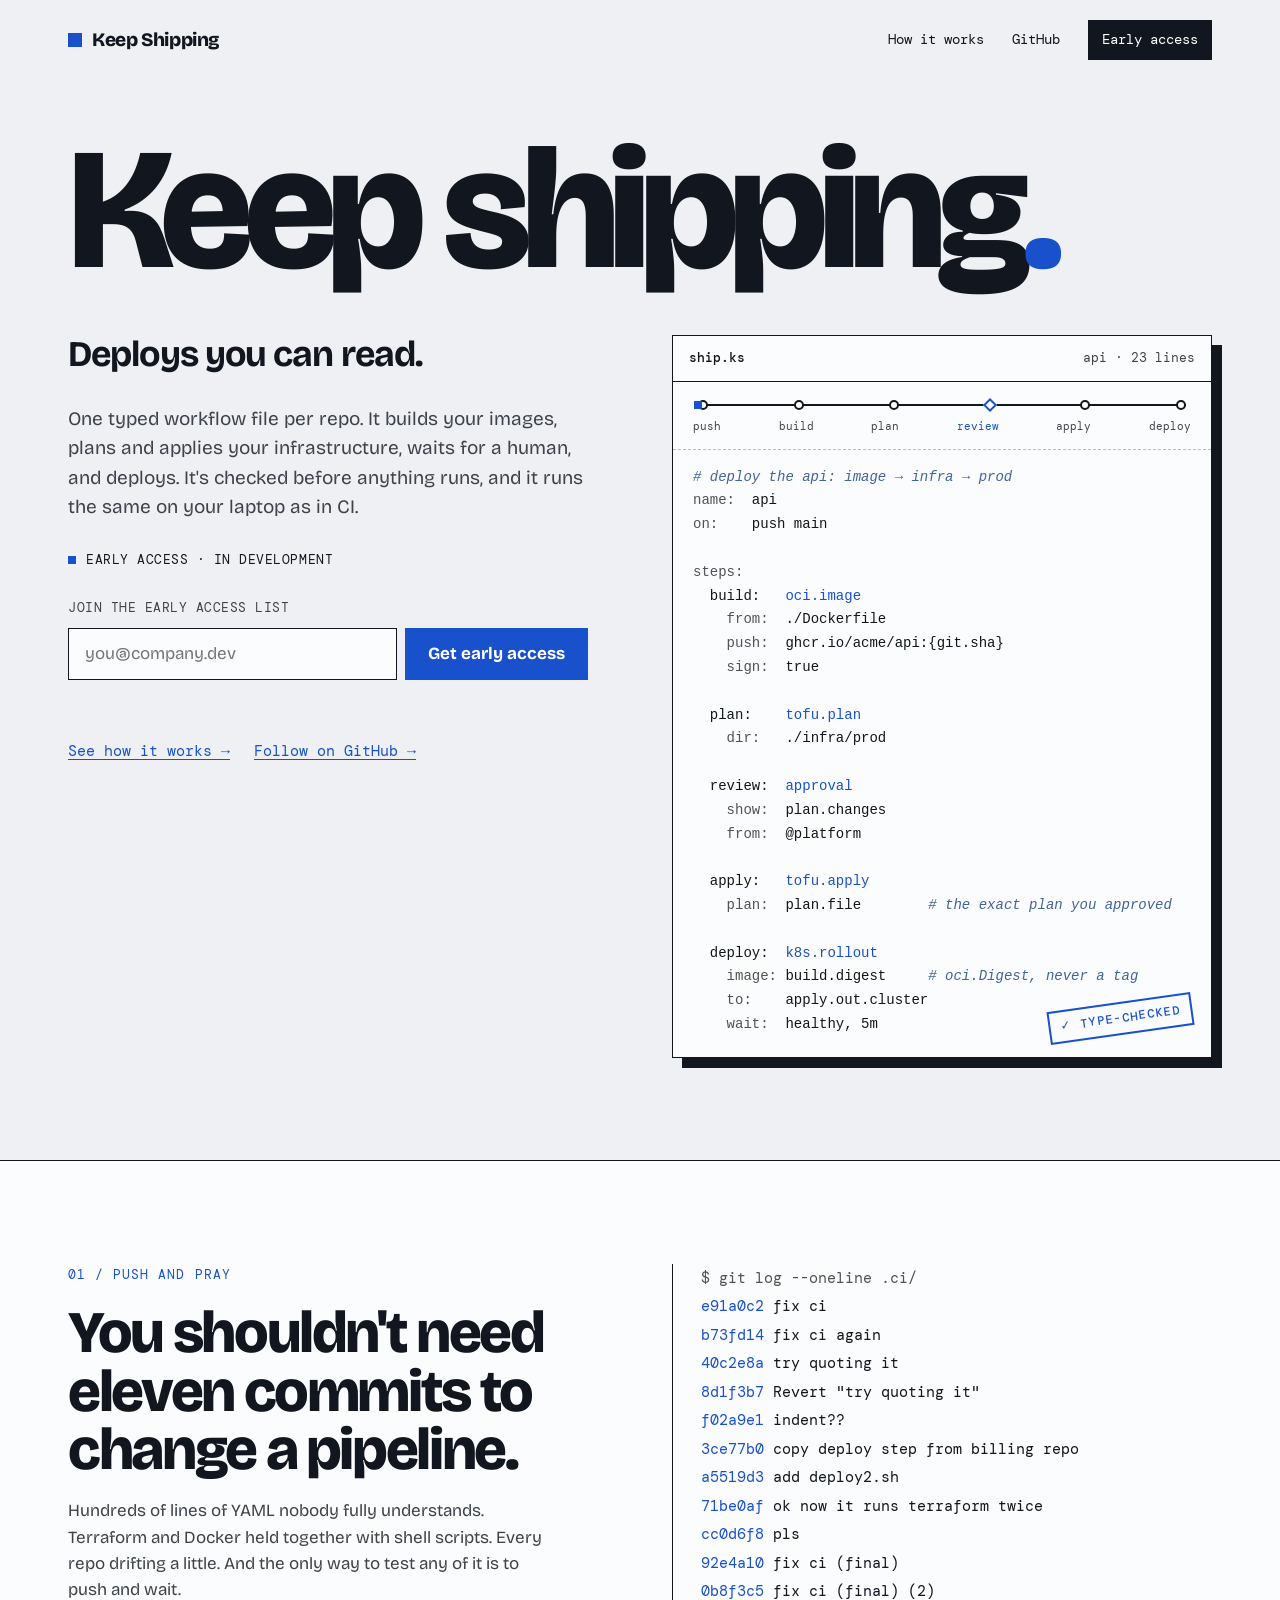
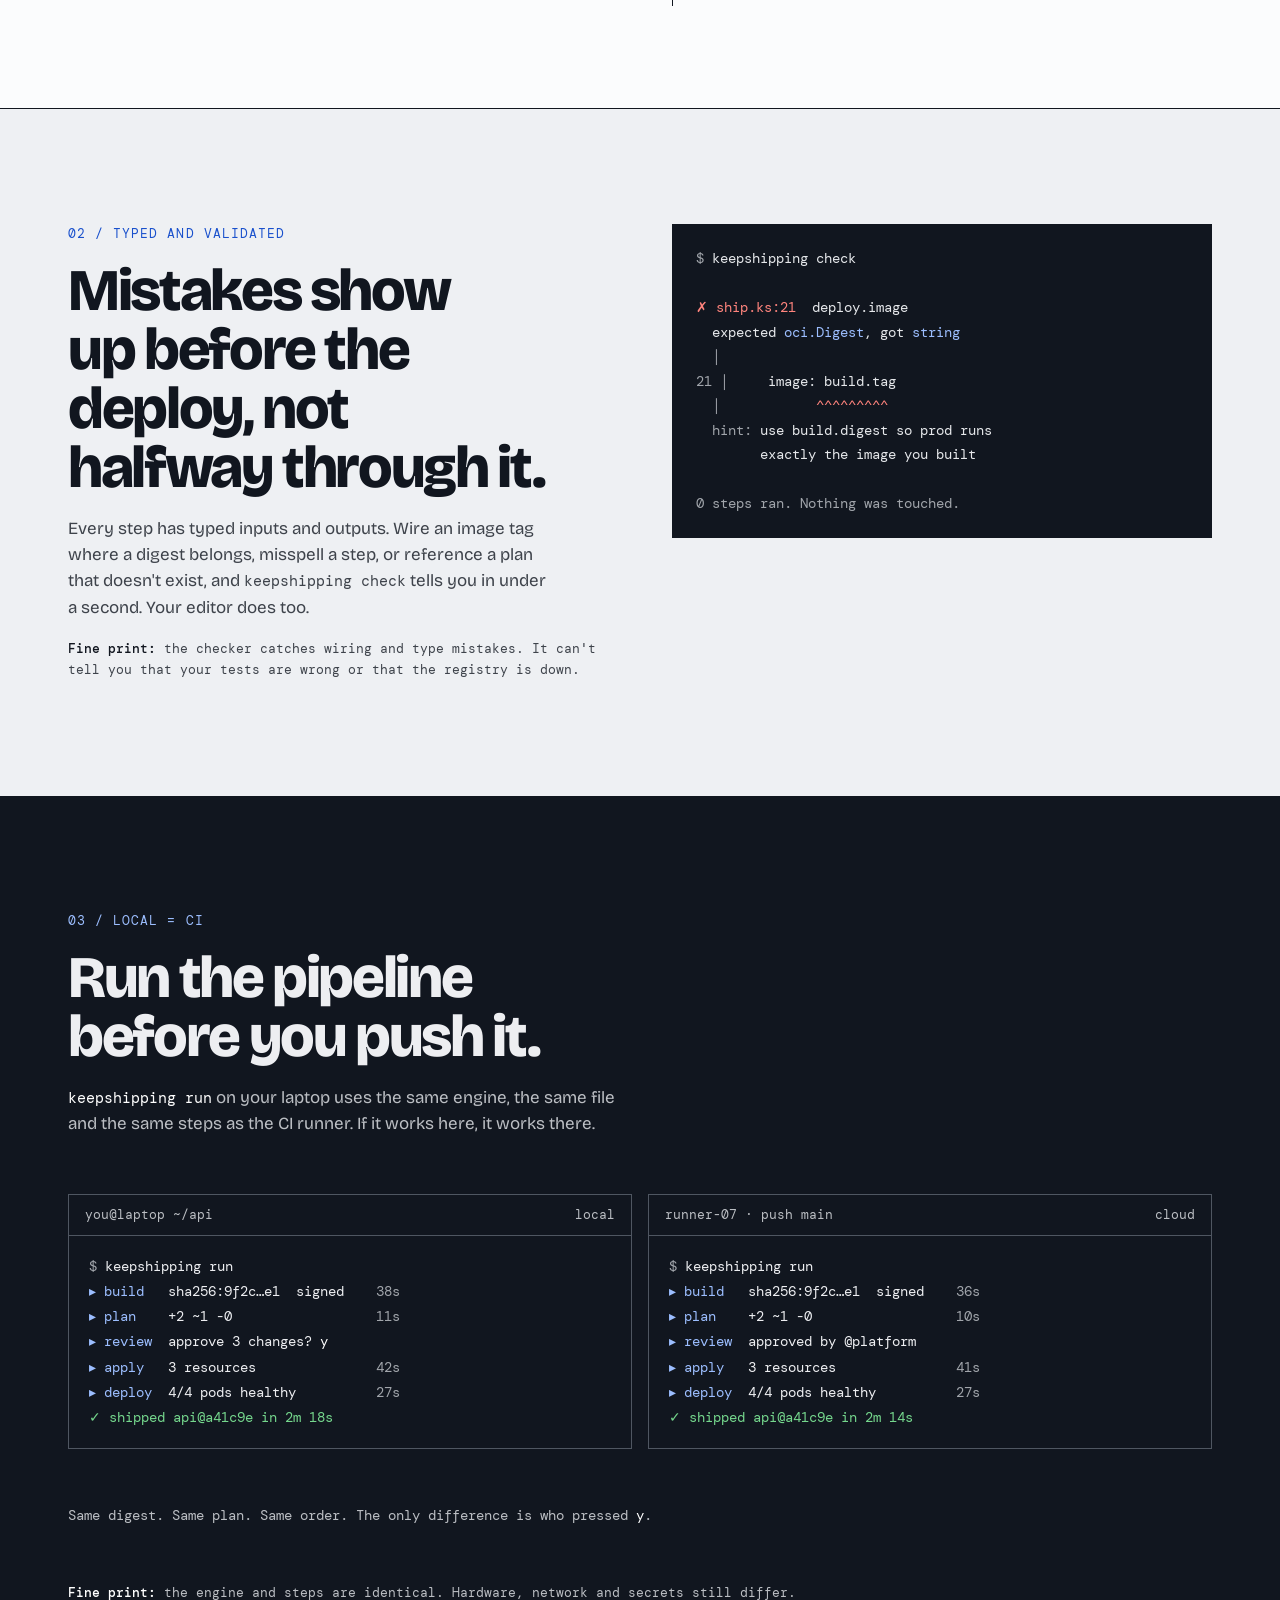
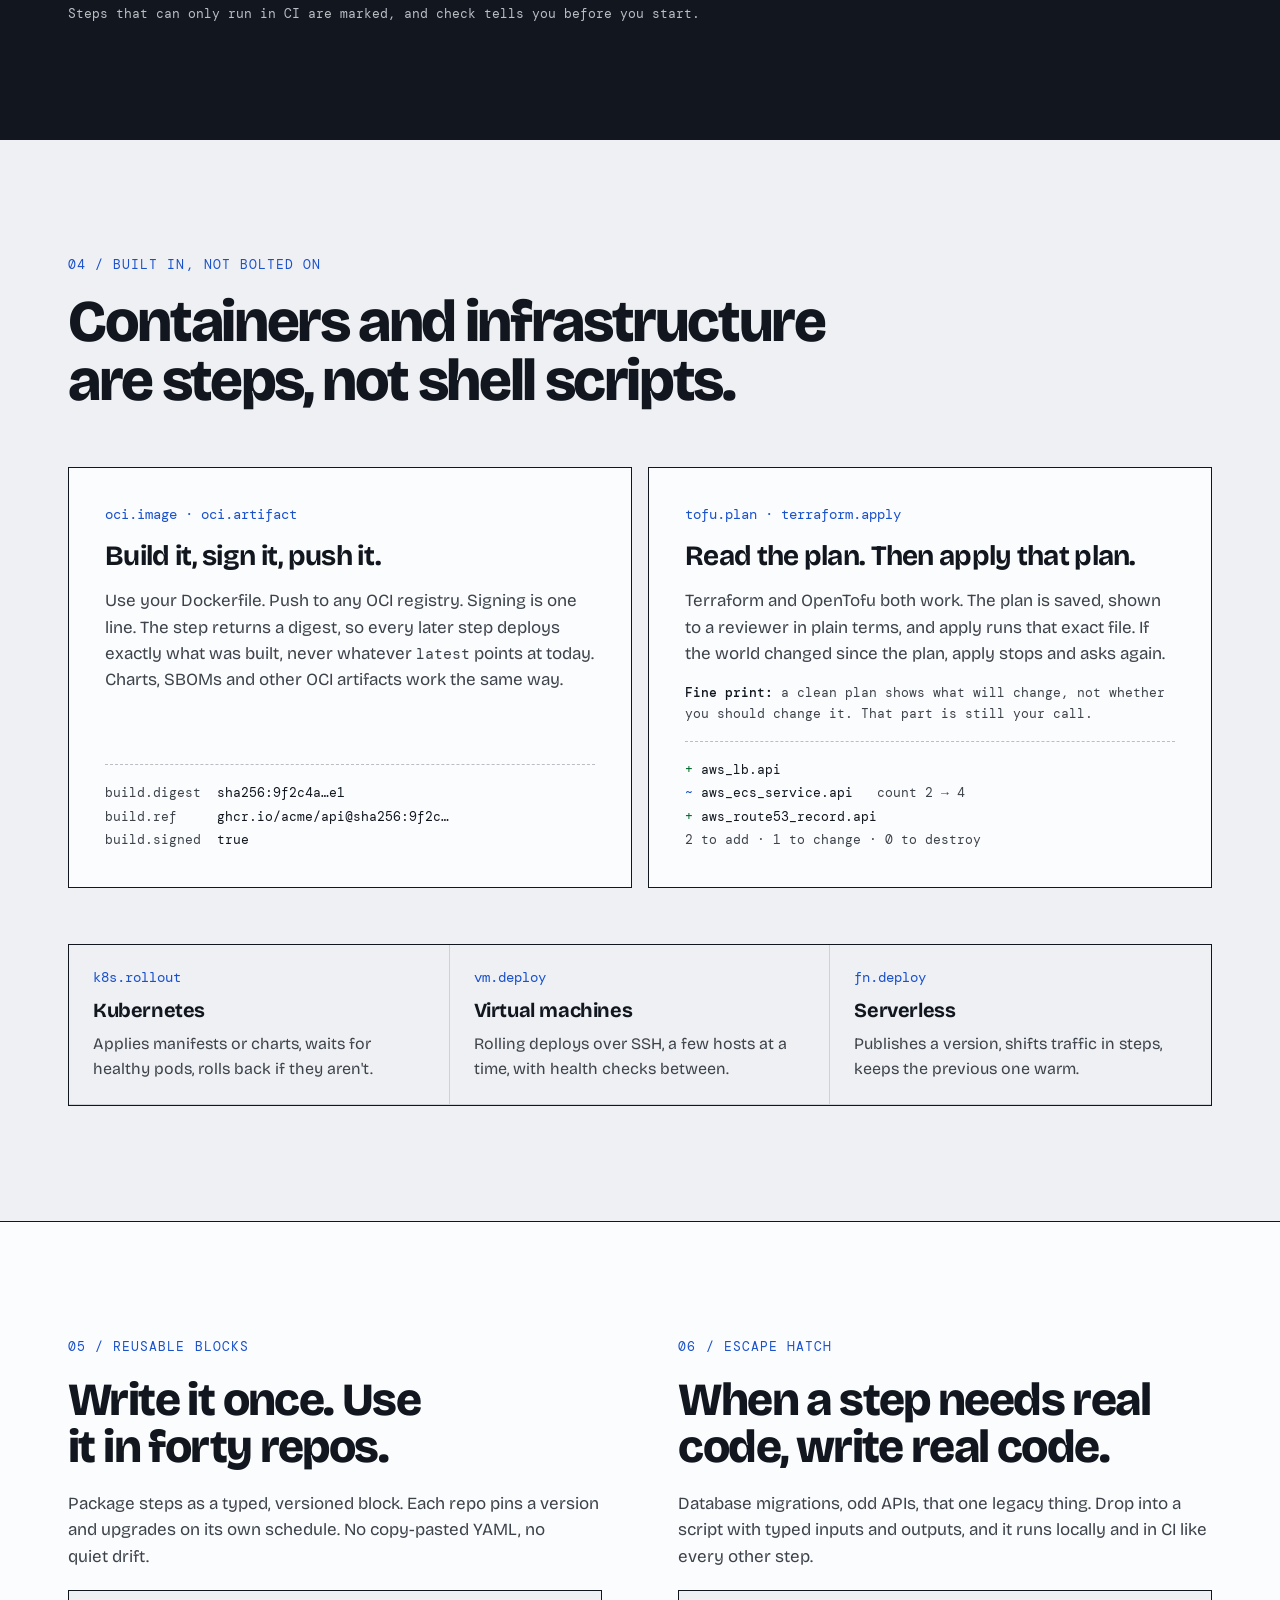
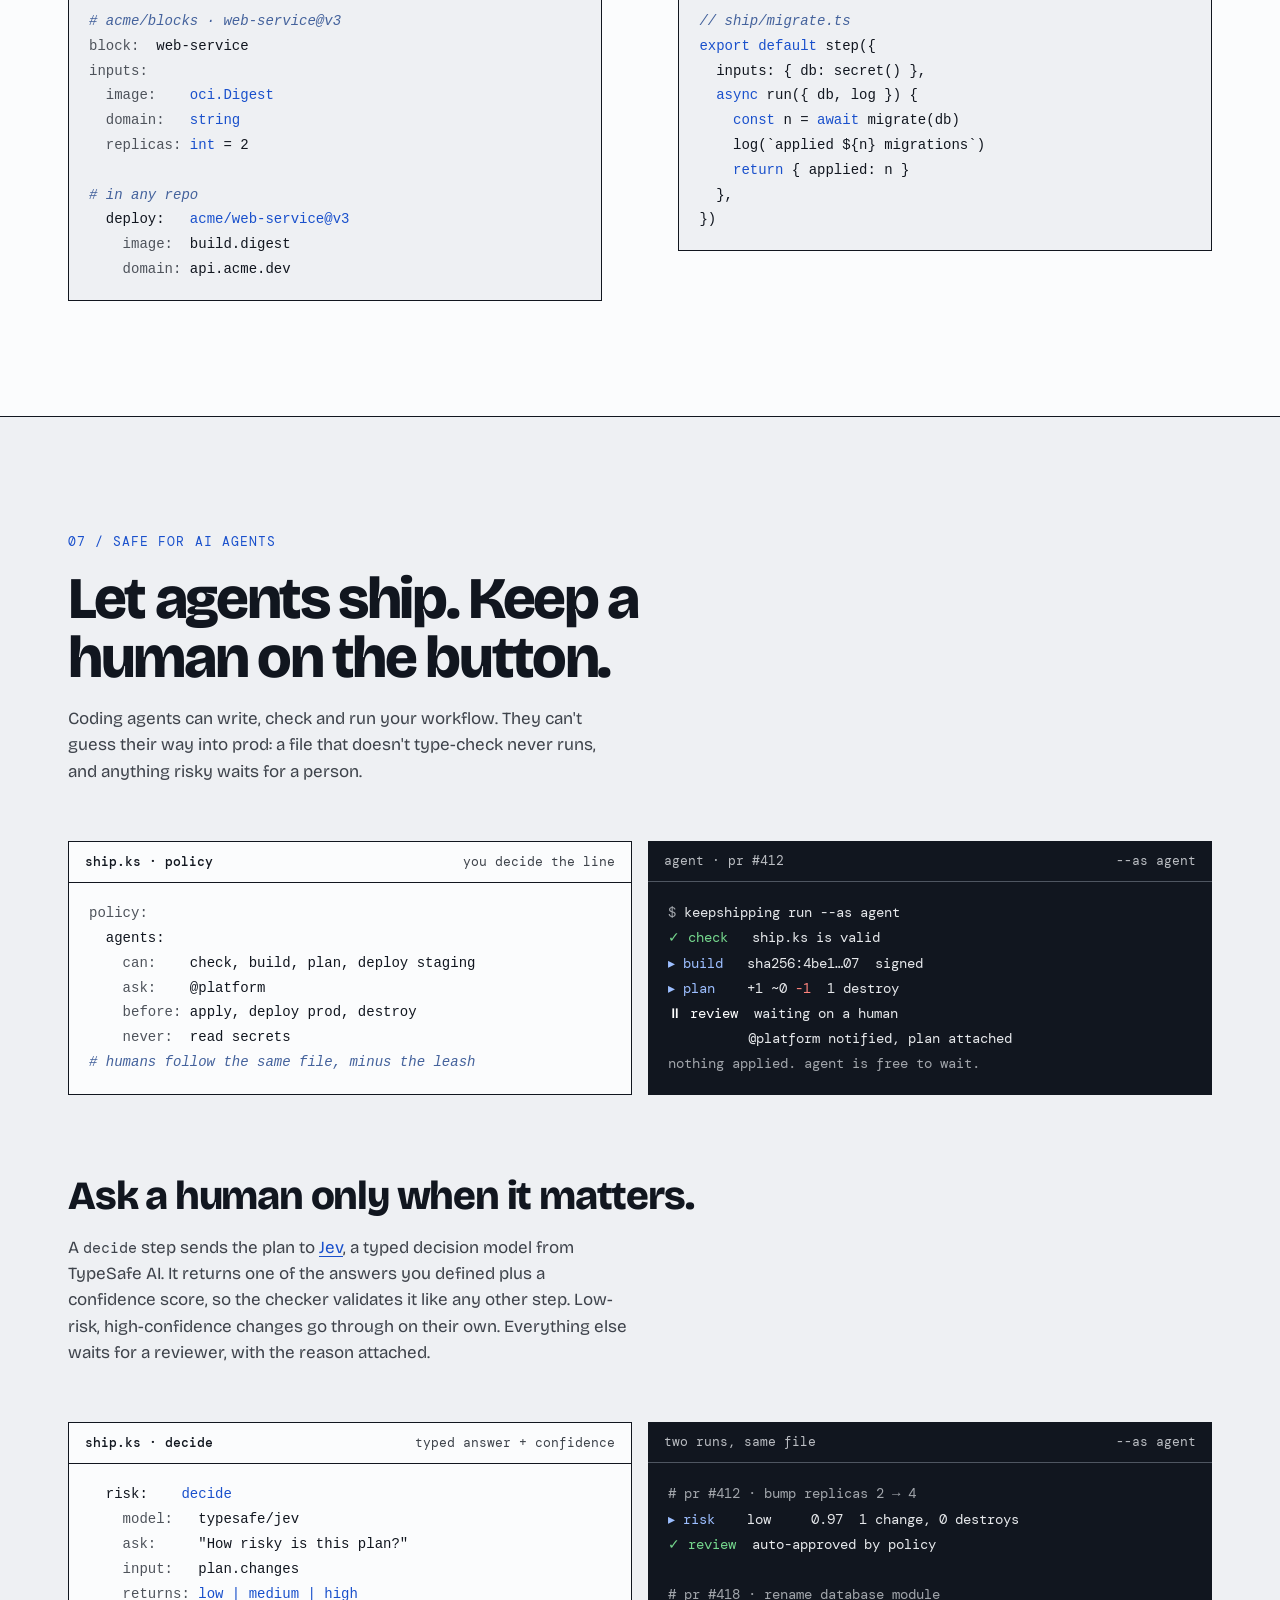
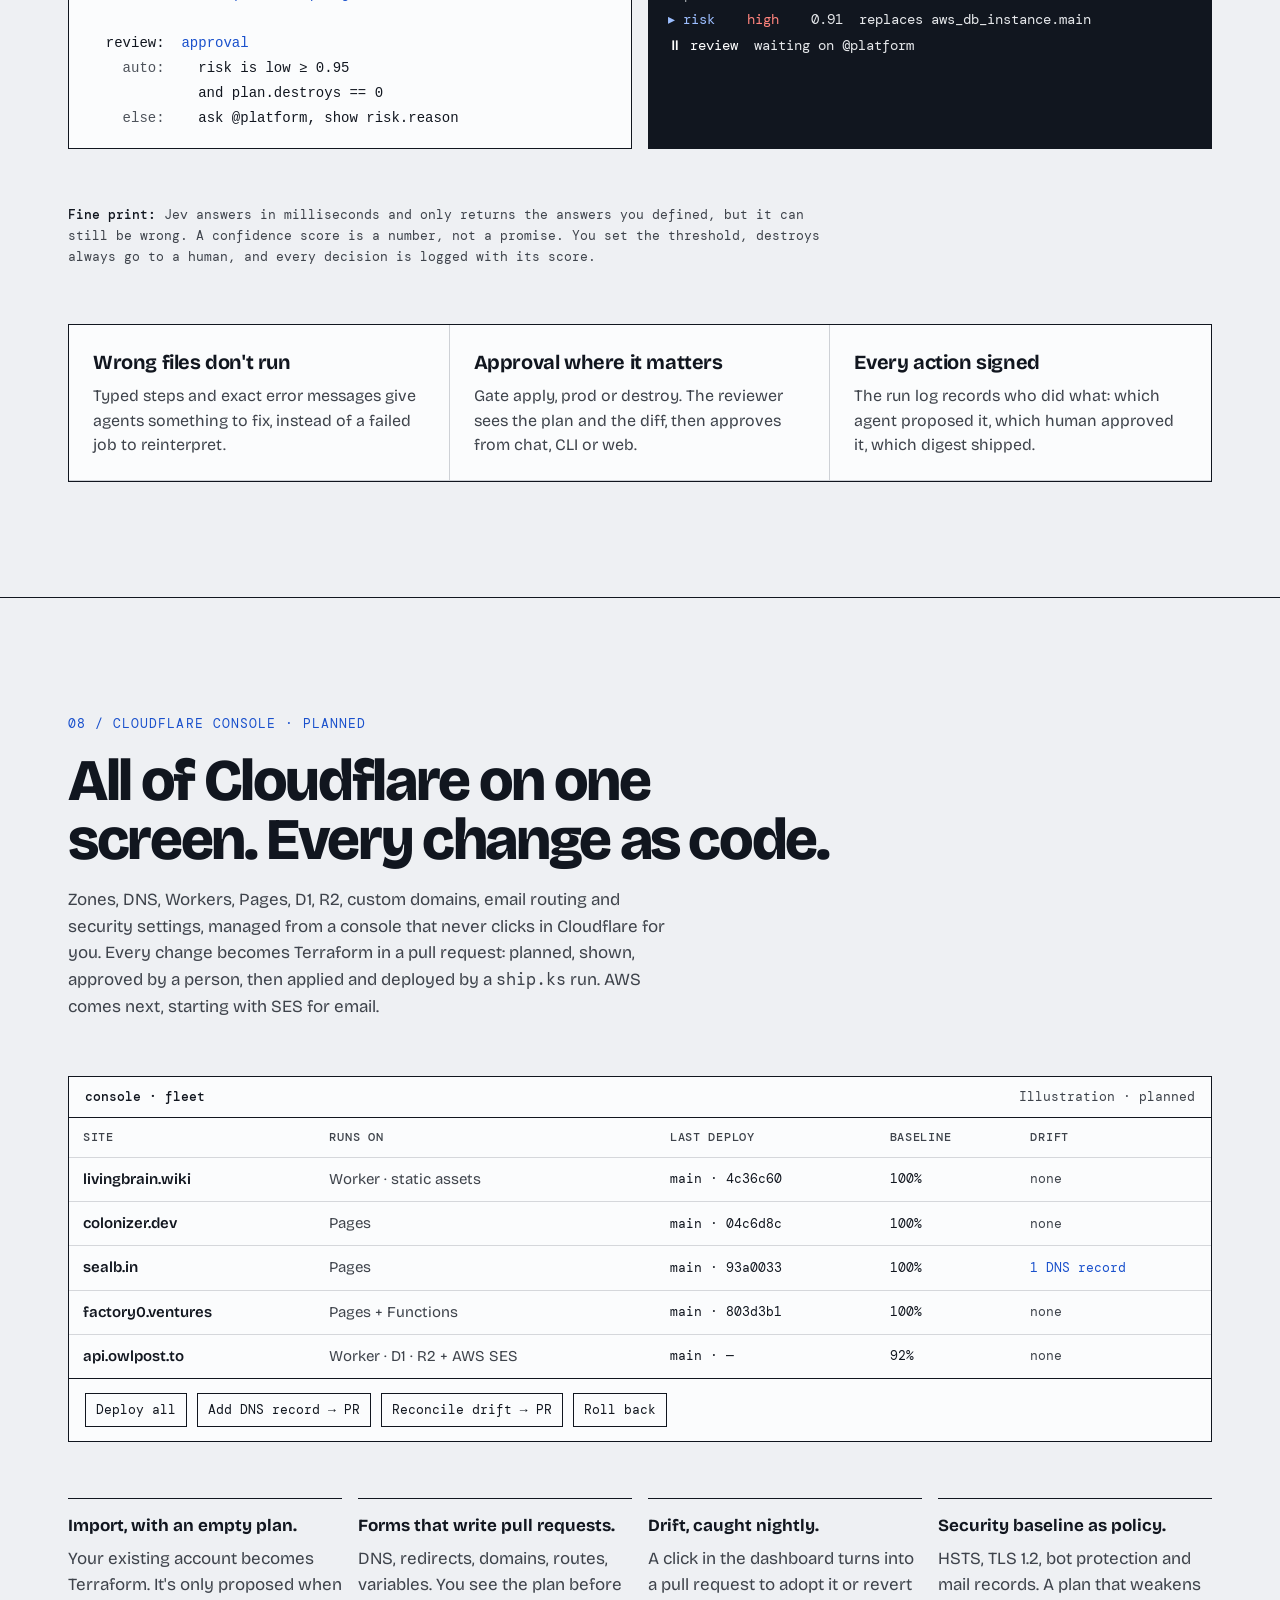
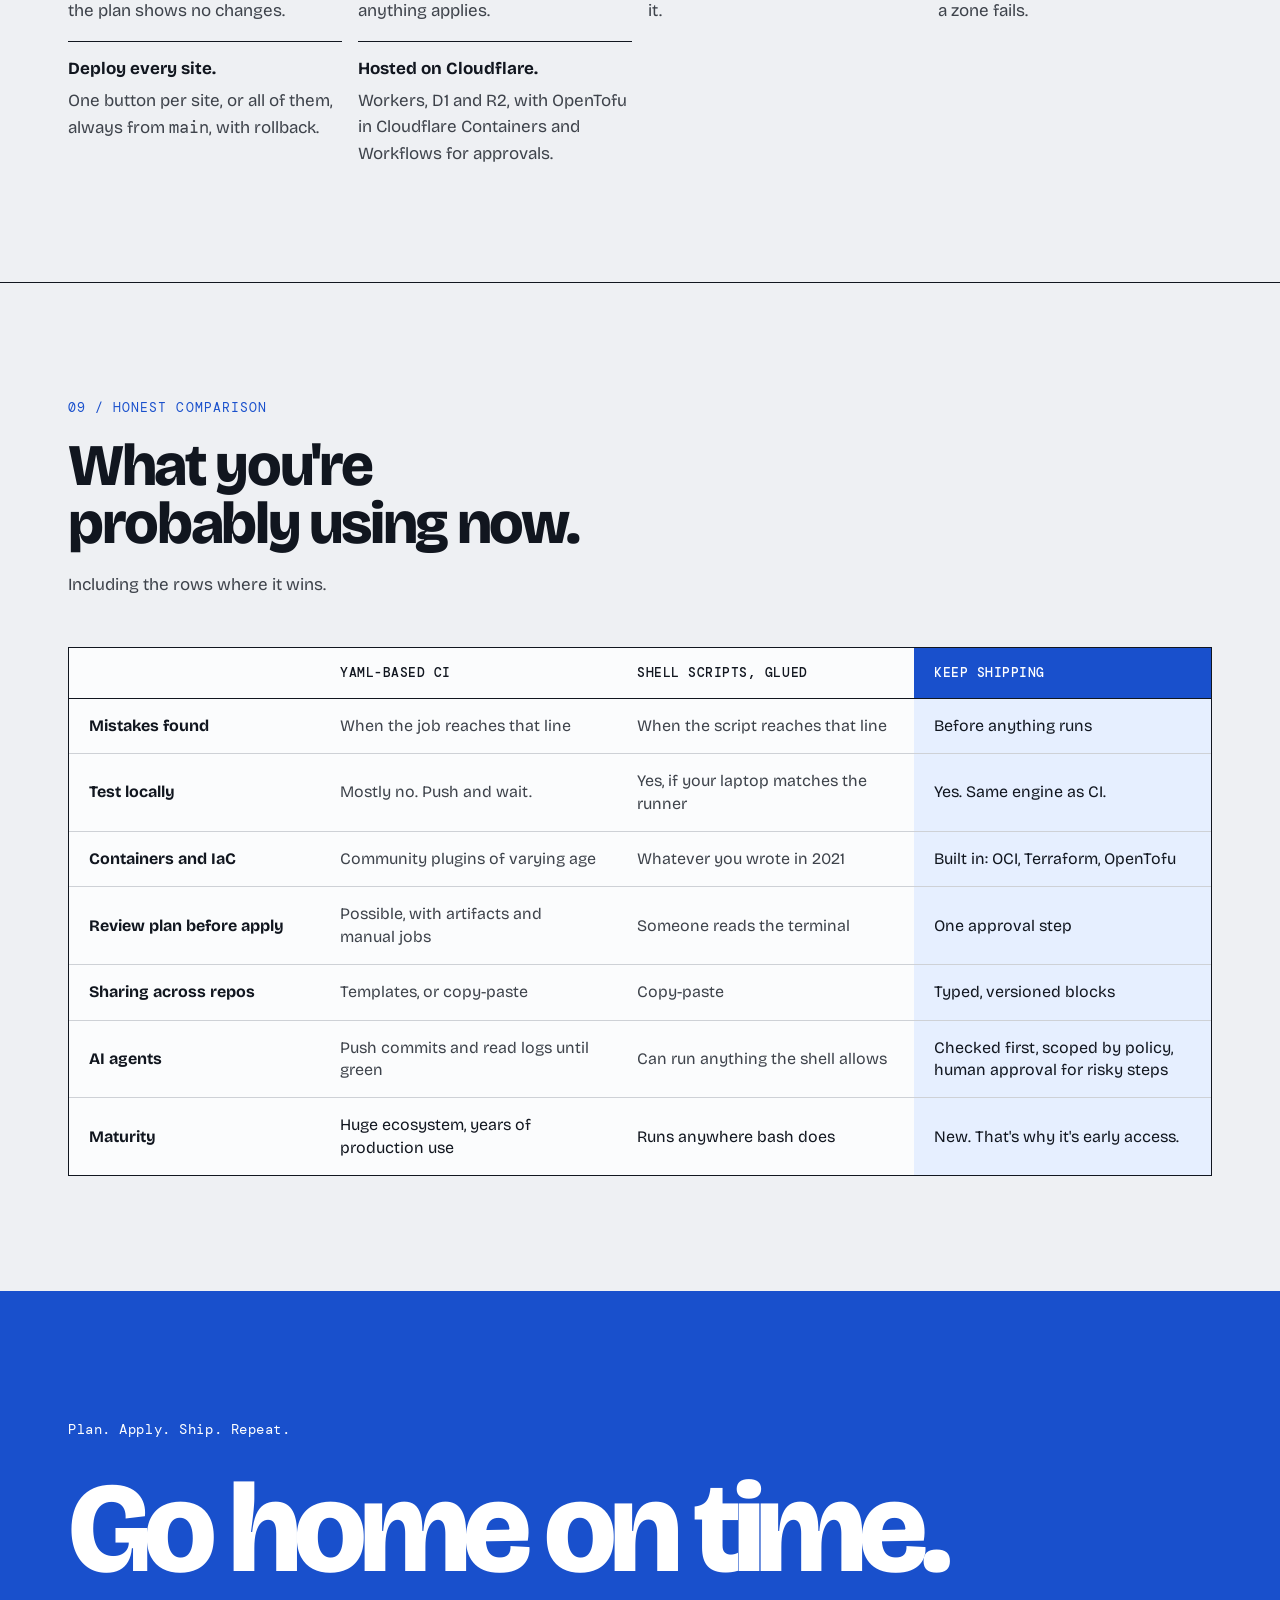
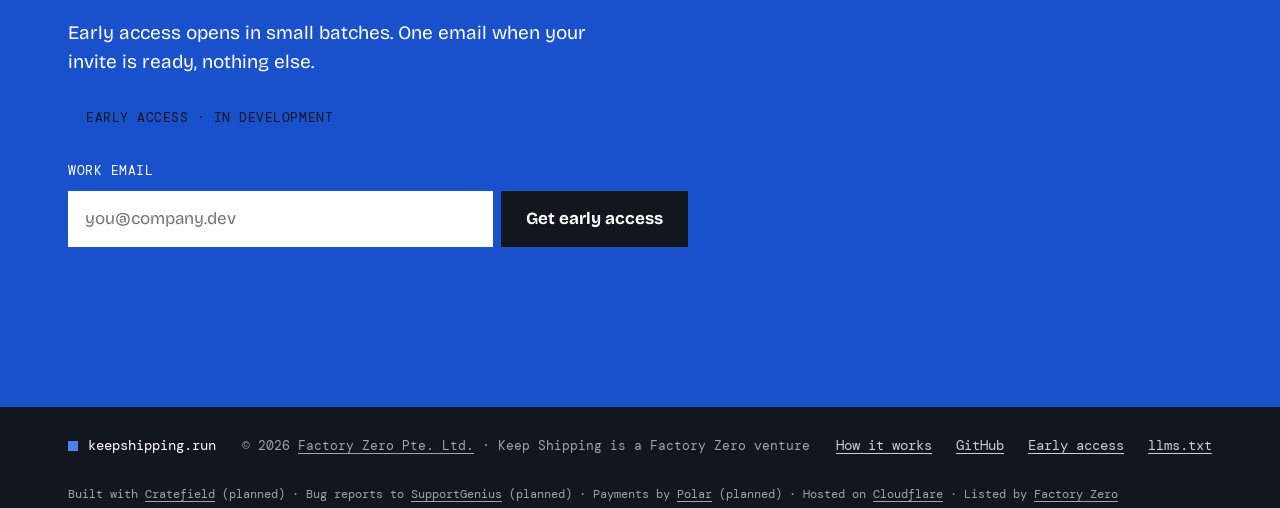
==== commit fd7298aa: "Footer: a "Built with" strip from the Factory Zero registry The footer now lists what Keep Shipping " ====
--- a/index.html
+++ b/index.html
@@ -507,6 +507,9 @@
         <a class="foot-link" href="/llms.txt">llms.txt</a>
       </nav>
     </div>
+    <!-- built-with:start -->
+    <p class="built-with">Built with <a href="https://cratefield.com/">Cratefield</a> <span class="built-with__planned">(planned)</span> &middot; Bug reports to <a href="https://supportgeni.us/">SupportGenius</a> <span class="built-with__planned">(planned)</span> &middot; Payments by <a href="https://polar.sh">Polar</a> <span class="built-with__planned">(planned)</span> &middot; Hosted on <a href="https://www.cloudflare.com">Cloudflare</a> &middot; Listed by <a href="https://factory0.ventures/ventures/keep-shipping/">Factory Zero</a></p>
+    <!-- built-with:end -->
   </footer>
 </div>
 </body>
--- a/assets/keepshipping.css
+++ b/assets/keepshipping.css
@@ -38,6 +38,10 @@
 .foot-copy{color:oklch(0.72 0.01 262);font-size:13px}
 .foot-copy a{color:inherit}
 .foot-copy a:hover{color:#fff}
+/* "Built with": generated by tools/built-with.py from the Factory Zero registry */
+.built-with{max-width:1240px;margin:0 auto;padding:0 clamp(20px,5vw,48px) 24px;font-family:'DM Mono',monospace;font-size:12px;line-height:1.7;color:oklch(0.72 0.01 262);overflow-wrap:anywhere}
+.built-with a{color:inherit;text-decoration:underline;text-underline-offset:3px}
+.built-with a:hover{color:#fff}
 
 @keyframes ksroute{0%{left:0%;opacity:0}6%{opacity:1}94%{opacity:1}100%{left:100%;opacity:0}}
 @keyframes ksblink{50%{opacity:0}}
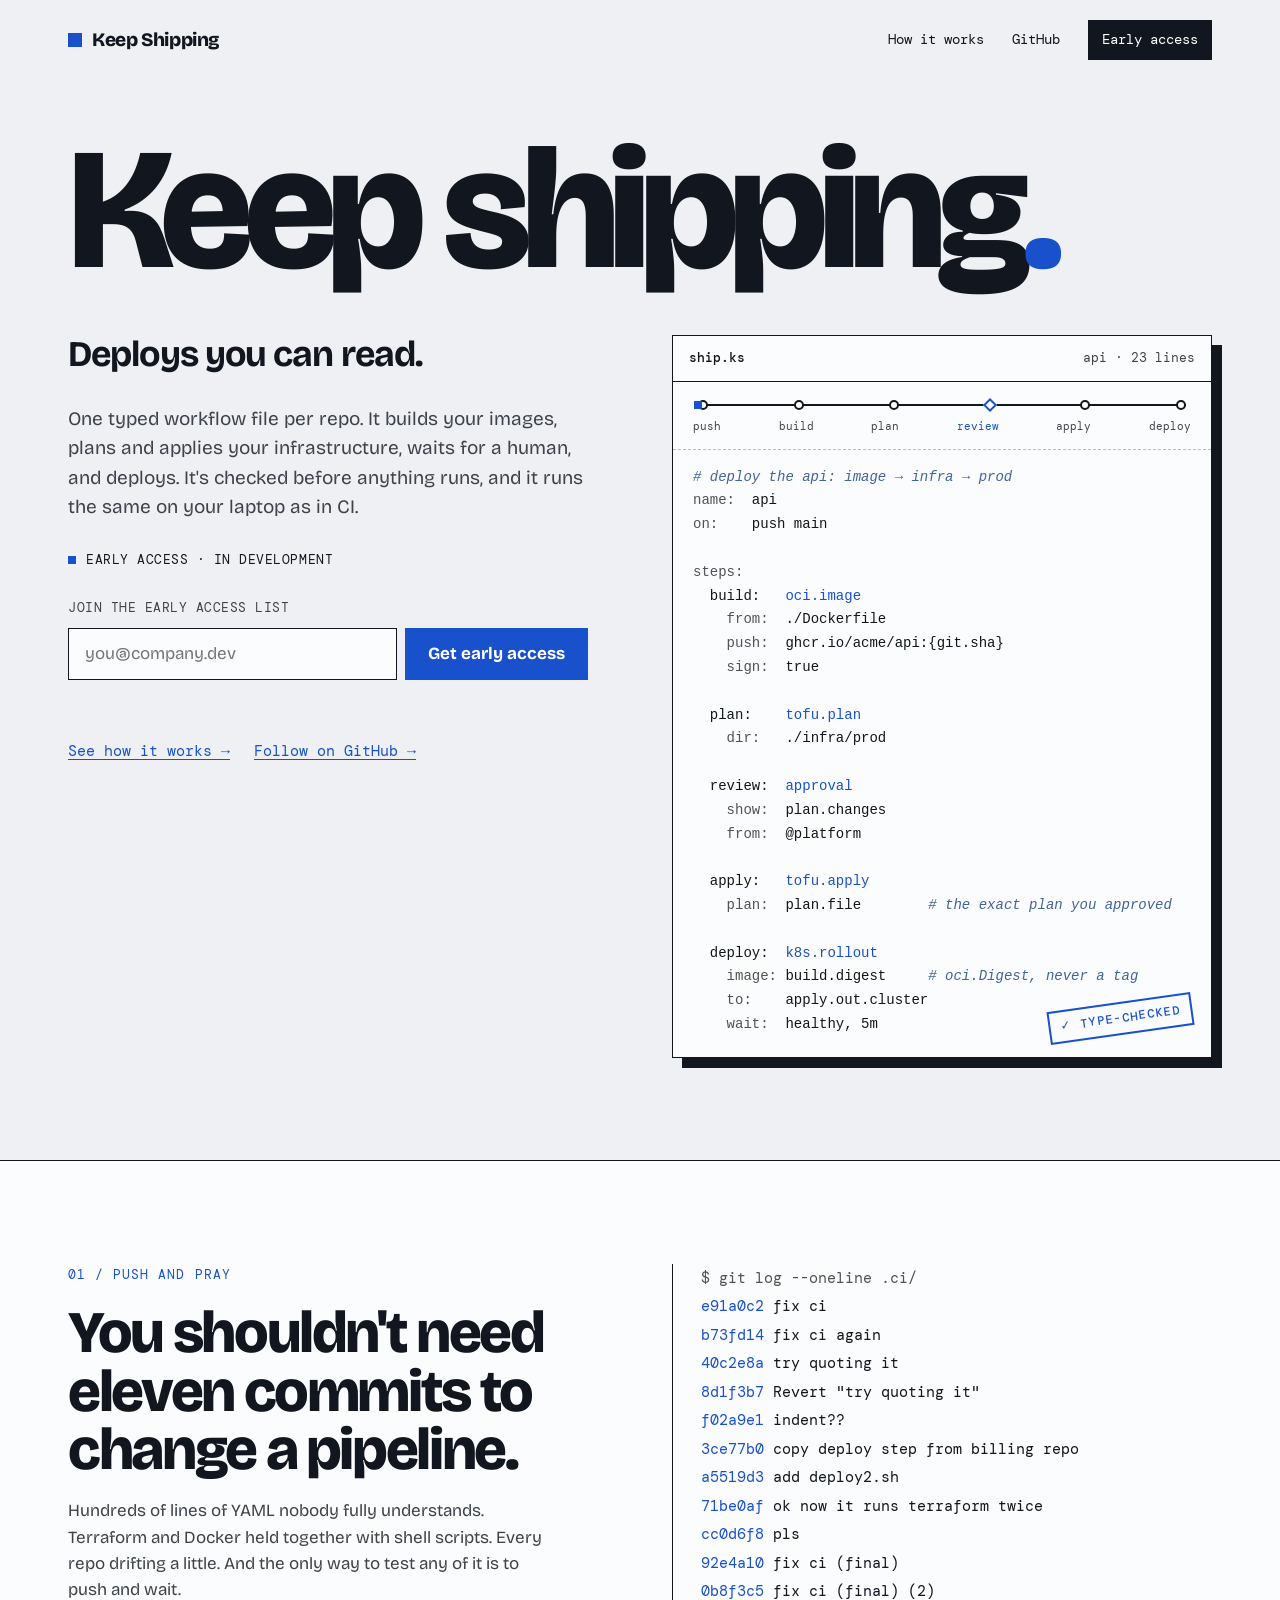
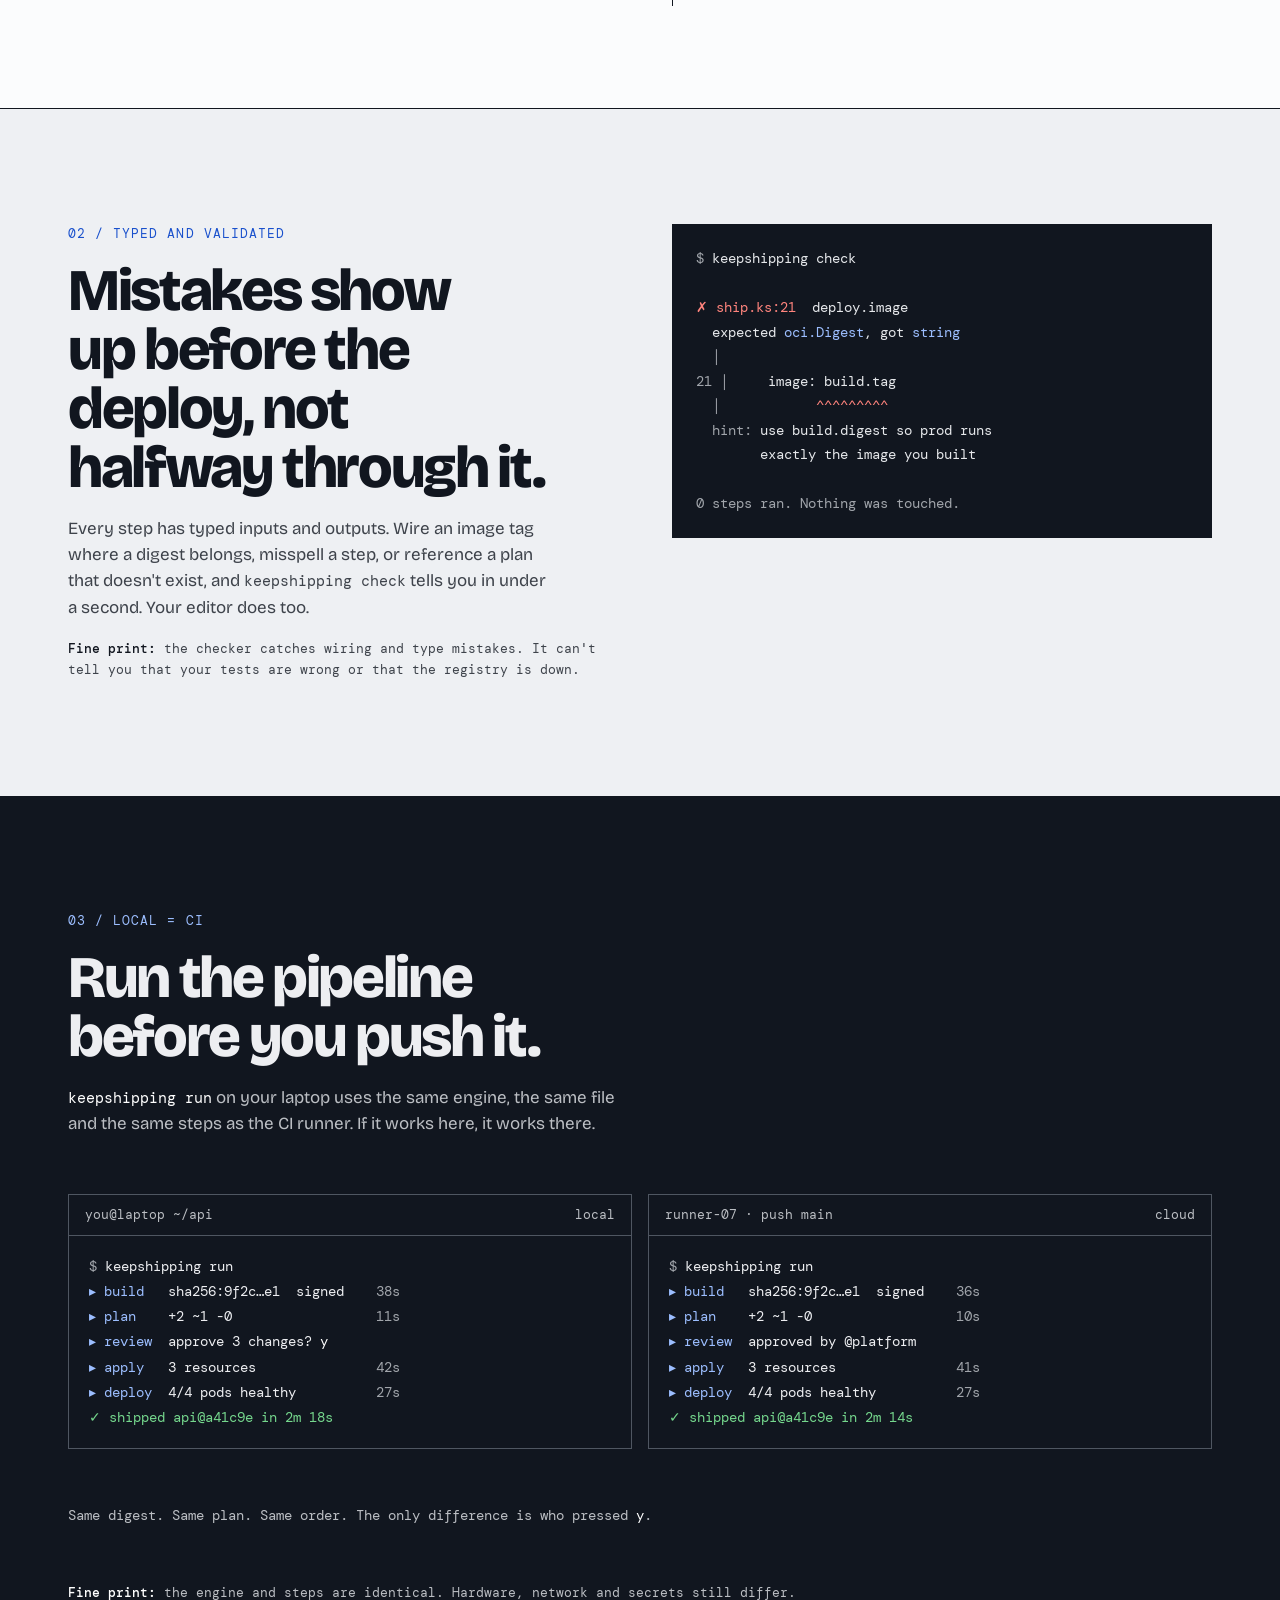
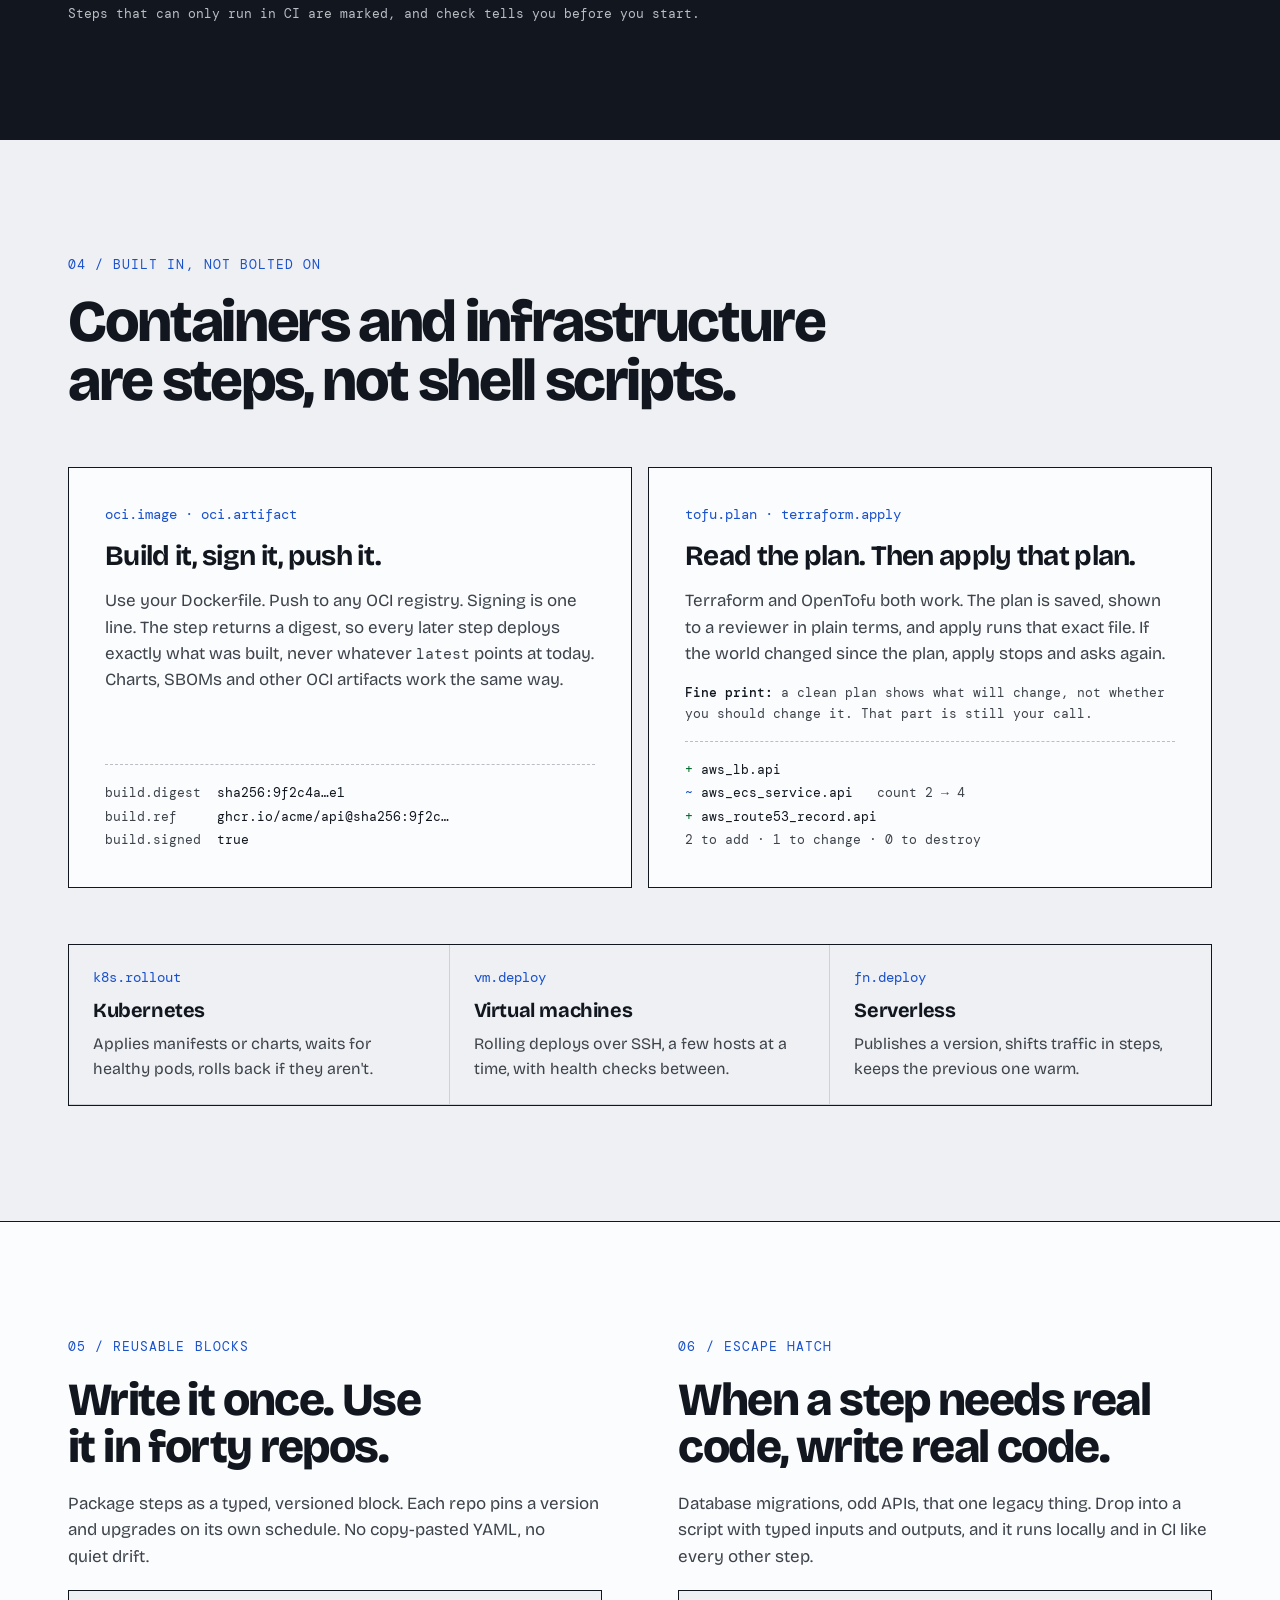
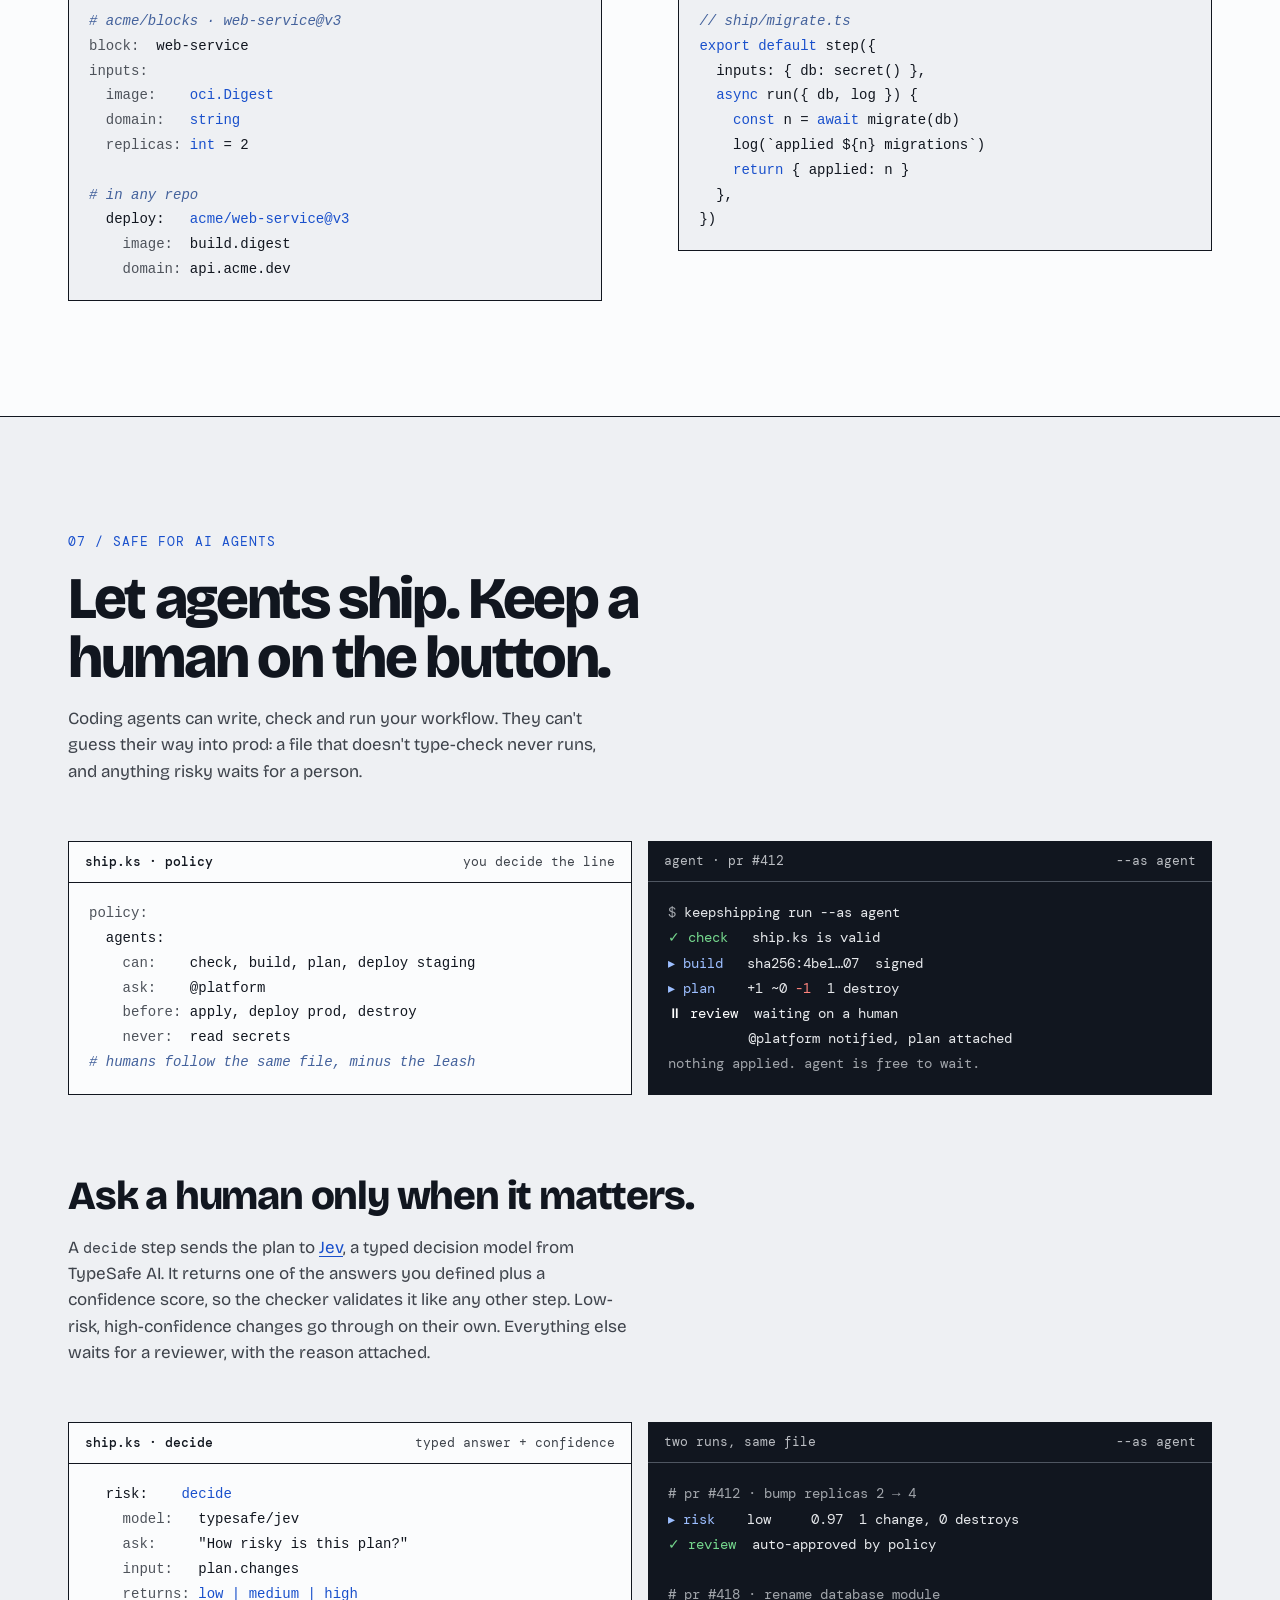
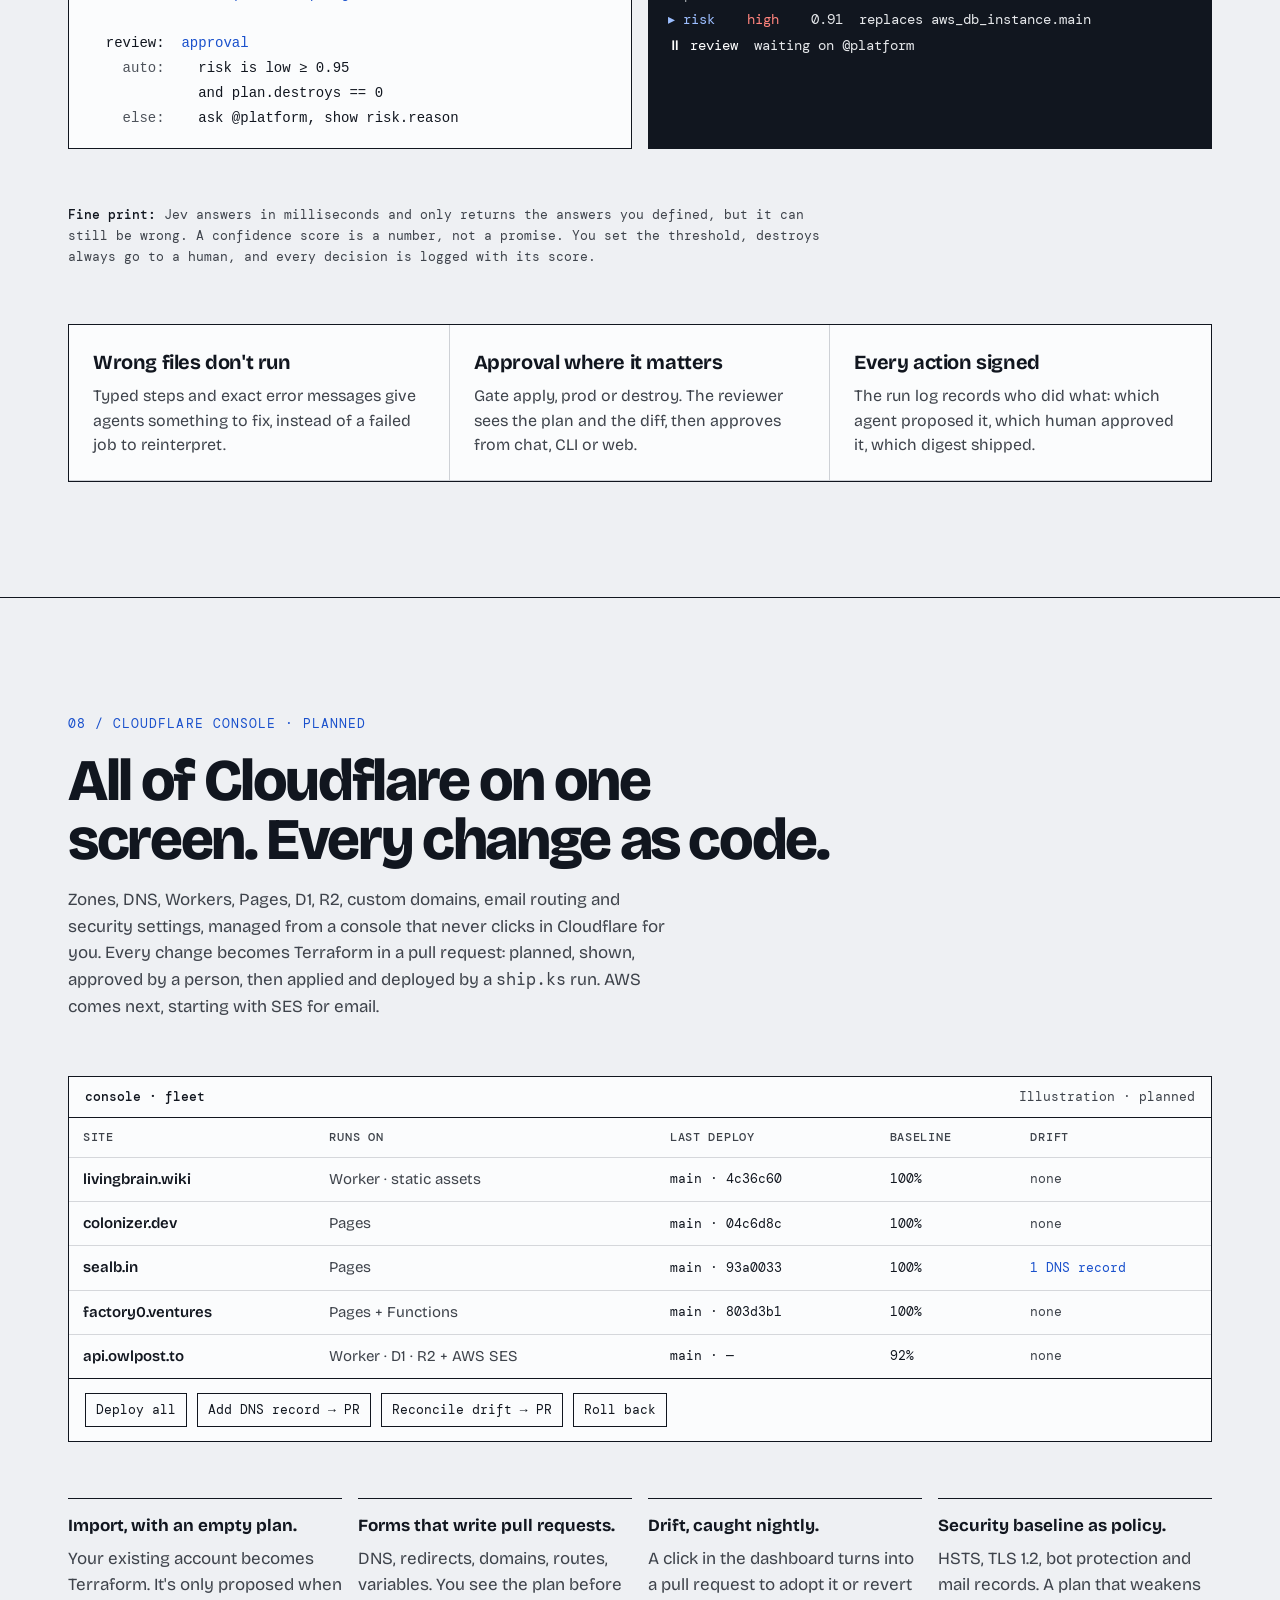
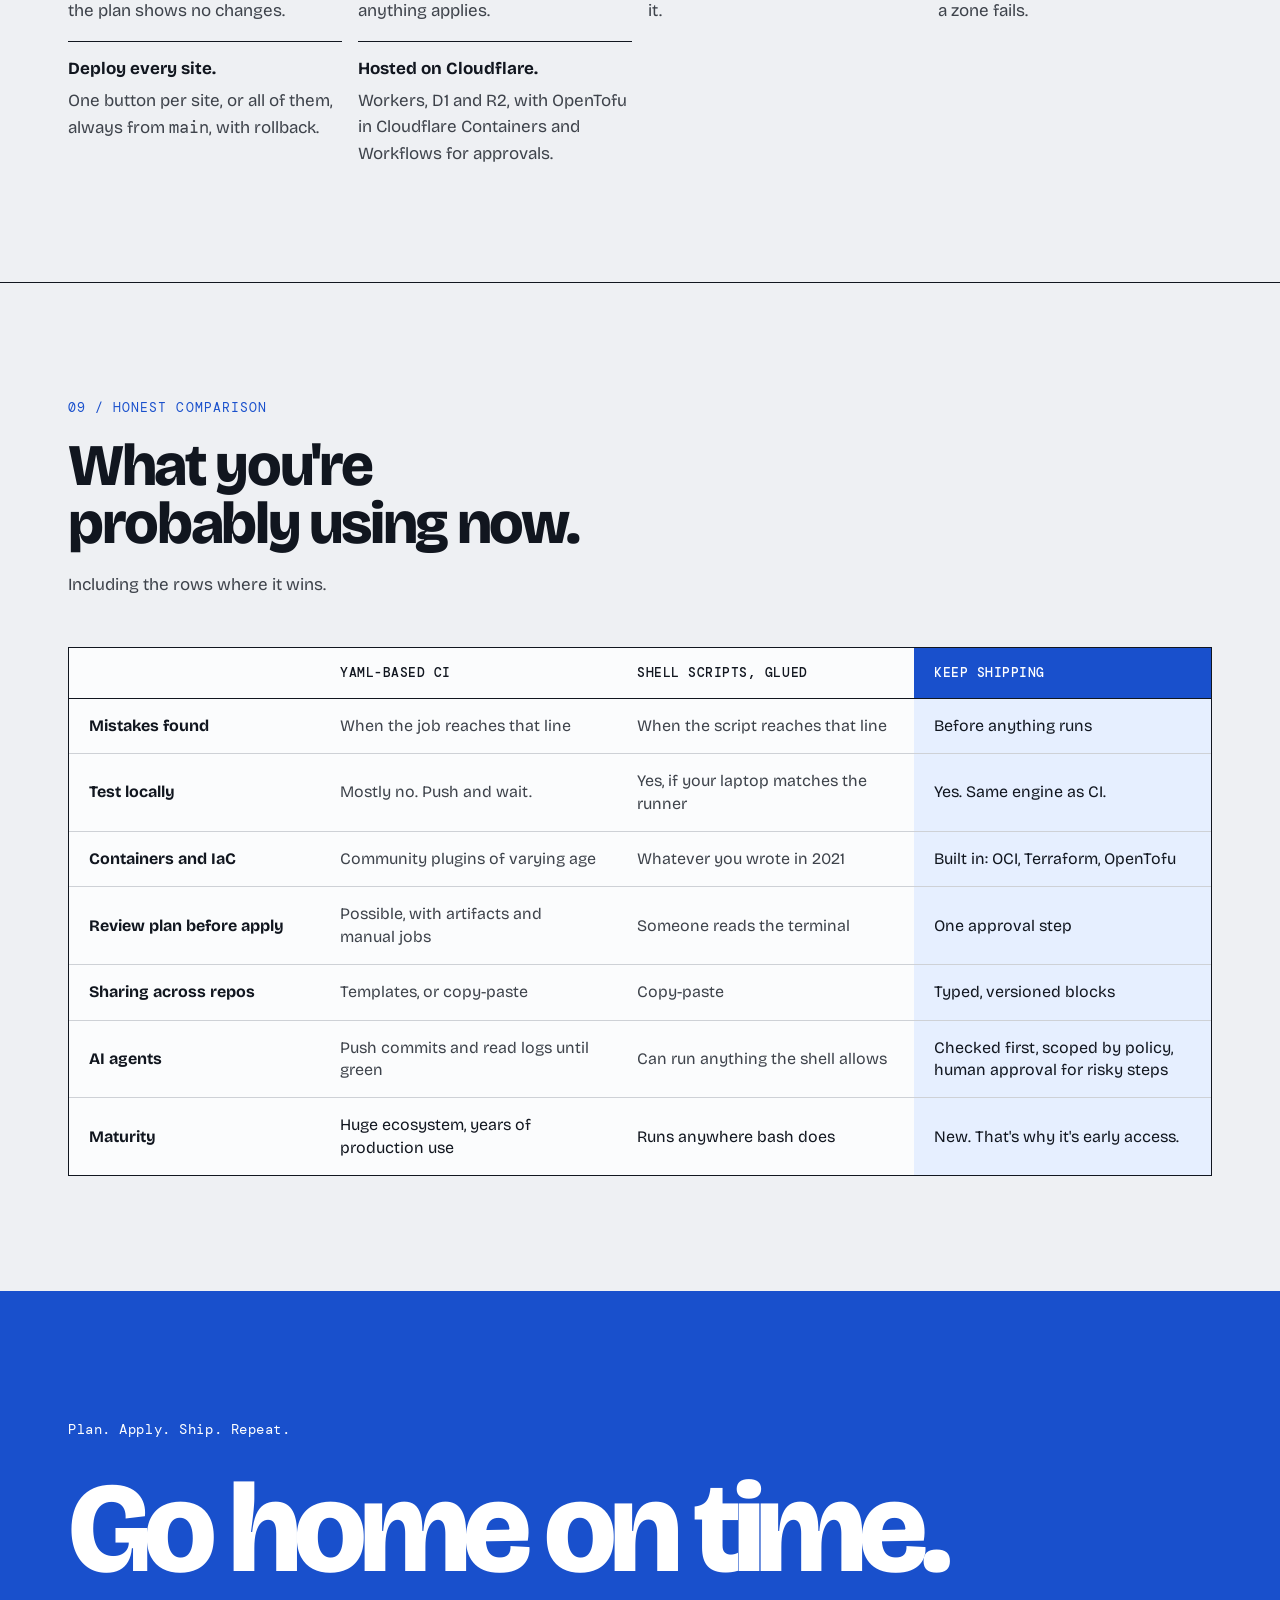
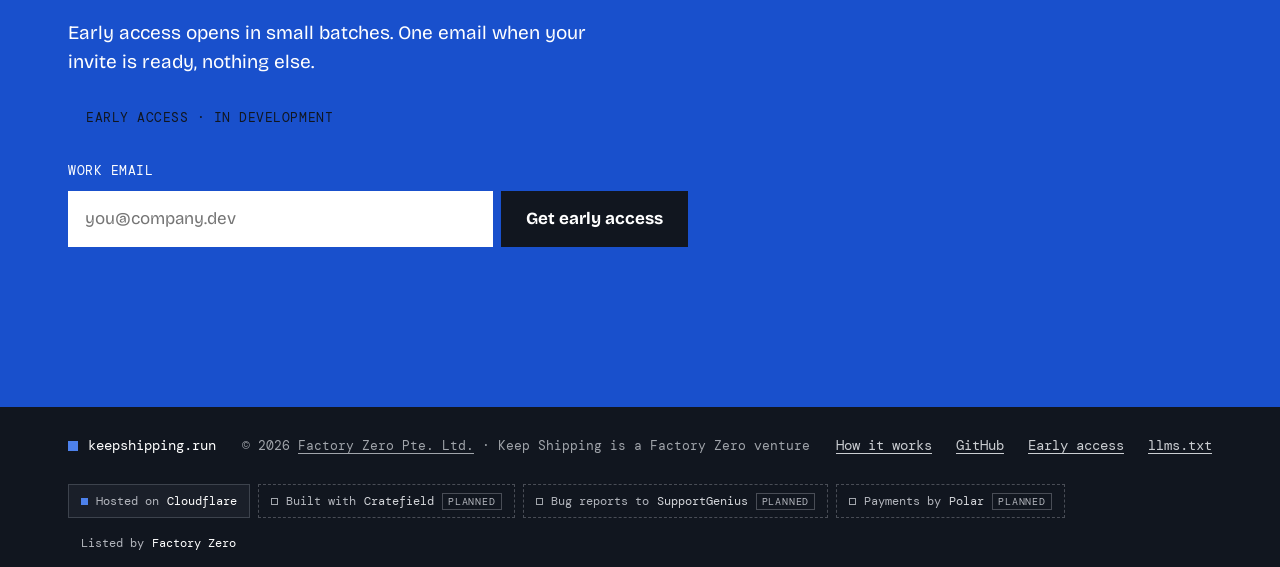
==== commit 1e7544d5: "Built with: render the footer strip as labels styled for the site tools/built-with.py now writes the" ====
--- a/index.html
+++ b/index.html
@@ -508,7 +508,13 @@
       </nav>
     </div>
     <!-- built-with:start -->
-    <p class="built-with">Built with <a href="https://cratefield.com/">Cratefield</a> <span class="built-with__planned">(planned)</span> &middot; Bug reports to <a href="https://supportgeni.us/">SupportGenius</a> <span class="built-with__planned">(planned)</span> &middot; Payments by <a href="https://polar.sh">Polar</a> <span class="built-with__planned">(planned)</span> &middot; Hosted on <a href="https://www.cloudflare.com">Cloudflare</a> &middot; Listed by <a href="https://factory0.ventures/ventures/keep-shipping/">Factory Zero</a></p>
+    <ul class="built-with" aria-label="Built with">
+      <li class="bw"><span class="bw__role">Hosted on</span> <a class="bw__name" href="https://www.cloudflare.com">Cloudflare</a></li>
+      <li class="bw bw--planned"><span class="bw__role">Built with</span> <a class="bw__name" href="https://cratefield.com/">Cratefield</a> <span class="bw__tag"><span class="bw__paren">(</span>planned<span class="bw__paren">)</span></span></li>
+      <li class="bw bw--planned"><span class="bw__role">Bug reports to</span> <a class="bw__name" href="https://supportgeni.us/">SupportGenius</a> <span class="bw__tag"><span class="bw__paren">(</span>planned<span class="bw__paren">)</span></span></li>
+      <li class="bw bw--planned"><span class="bw__role">Payments by</span> <a class="bw__name" href="https://polar.sh">Polar</a> <span class="bw__tag"><span class="bw__paren">(</span>planned<span class="bw__paren">)</span></span></li>
+      <li class="bw bw--source"><span class="bw__role">Listed by</span> <a class="bw__name" href="https://factory0.ventures/ventures/keep-shipping/">Factory Zero</a></li>
+    </ul>
     <!-- built-with:end -->
   </footer>
 </div>
--- a/assets/keepshipping.css
+++ b/assets/keepshipping.css
@@ -38,10 +38,26 @@
 .foot-copy{color:oklch(0.72 0.01 262);font-size:13px}
 .foot-copy a{color:inherit}
 .foot-copy a:hover{color:#fff}
-/* "Built with": generated by tools/built-with.py from the Factory Zero registry */
-.built-with{max-width:1240px;margin:0 auto;padding:0 clamp(20px,5vw,48px) 24px;font-family:'DM Mono',monospace;font-size:12px;line-height:1.7;color:oklch(0.72 0.01 262);overflow-wrap:anywhere}
-.built-with a{color:inherit;text-decoration:underline;text-underline-offset:3px}
-.built-with a:hover{color:#fff}
+/* "Built with": generated by tools/built-with.py from the Factory Zero registry.
+   Square DM Mono chips on the footer's ink. Live ones carry the blue square from the
+   wordmark; planned ones are dashed with a hollow square and a PLANNED tag. The
+   whole chip is the link's hit area. */
+.built-with{list-style:none;max-width:1240px;margin:0 auto;padding:0 clamp(20px,5vw,48px) 28px;display:flex;flex-wrap:wrap;gap:8px;font-family:'DM Mono',monospace;font-size:12px;line-height:1.3}
+.bw{position:relative;display:inline-flex;align-items:center;flex-wrap:wrap;gap:2px 8px;max-width:100%;min-height:34px;padding:6px 12px;border:1px solid oklch(0.38 0.02 262);background:oklch(0.24 0.02 262);color:oklch(0.78 0.01 262);transition:border-color .15s,background .15s}
+.bw::before{content:"";flex:none;width:7px;height:7px;background:oklch(0.62 0.17 263)}
+.built-with .bw__name{color:#fff;text-decoration:none;overflow-wrap:anywhere}
+.built-with .bw__name::after{content:"";position:absolute;inset:-1px}
+.built-with .bw__name:focus-visible{outline:none}
+.built-with .bw__name:focus-visible::after{outline:3px solid #fff;outline-offset:2px}
+.bw:hover{border-color:oklch(0.62 0.17 263);background:oklch(0.27 0.03 262)}
+.bw--planned{background:transparent;border-style:dashed;border-color:oklch(0.42 0.015 262)}
+.bw--planned::before{background:transparent;box-shadow:inset 0 0 0 1px oklch(0.72 0.01 262)}
+.built-with .bw--planned .bw__name{color:oklch(0.88 0.006 262)}
+.bw__tag{font-size:10px;letter-spacing:.08em;text-transform:uppercase;color:oklch(0.78 0.01 262);border:1px solid oklch(0.42 0.015 262);padding:1px 5px}
+.bw__paren{display:none}
+.bw--source{background:transparent;border-color:transparent}
+.bw--source::before{display:none}
+.bw--source:hover{background:transparent;border-color:oklch(0.42 0.015 262)}
 
 @keyframes ksroute{0%{left:0%;opacity:0}6%{opacity:1}94%{opacity:1}100%{left:100%;opacity:0}}
 @keyframes ksblink{50%{opacity:0}}
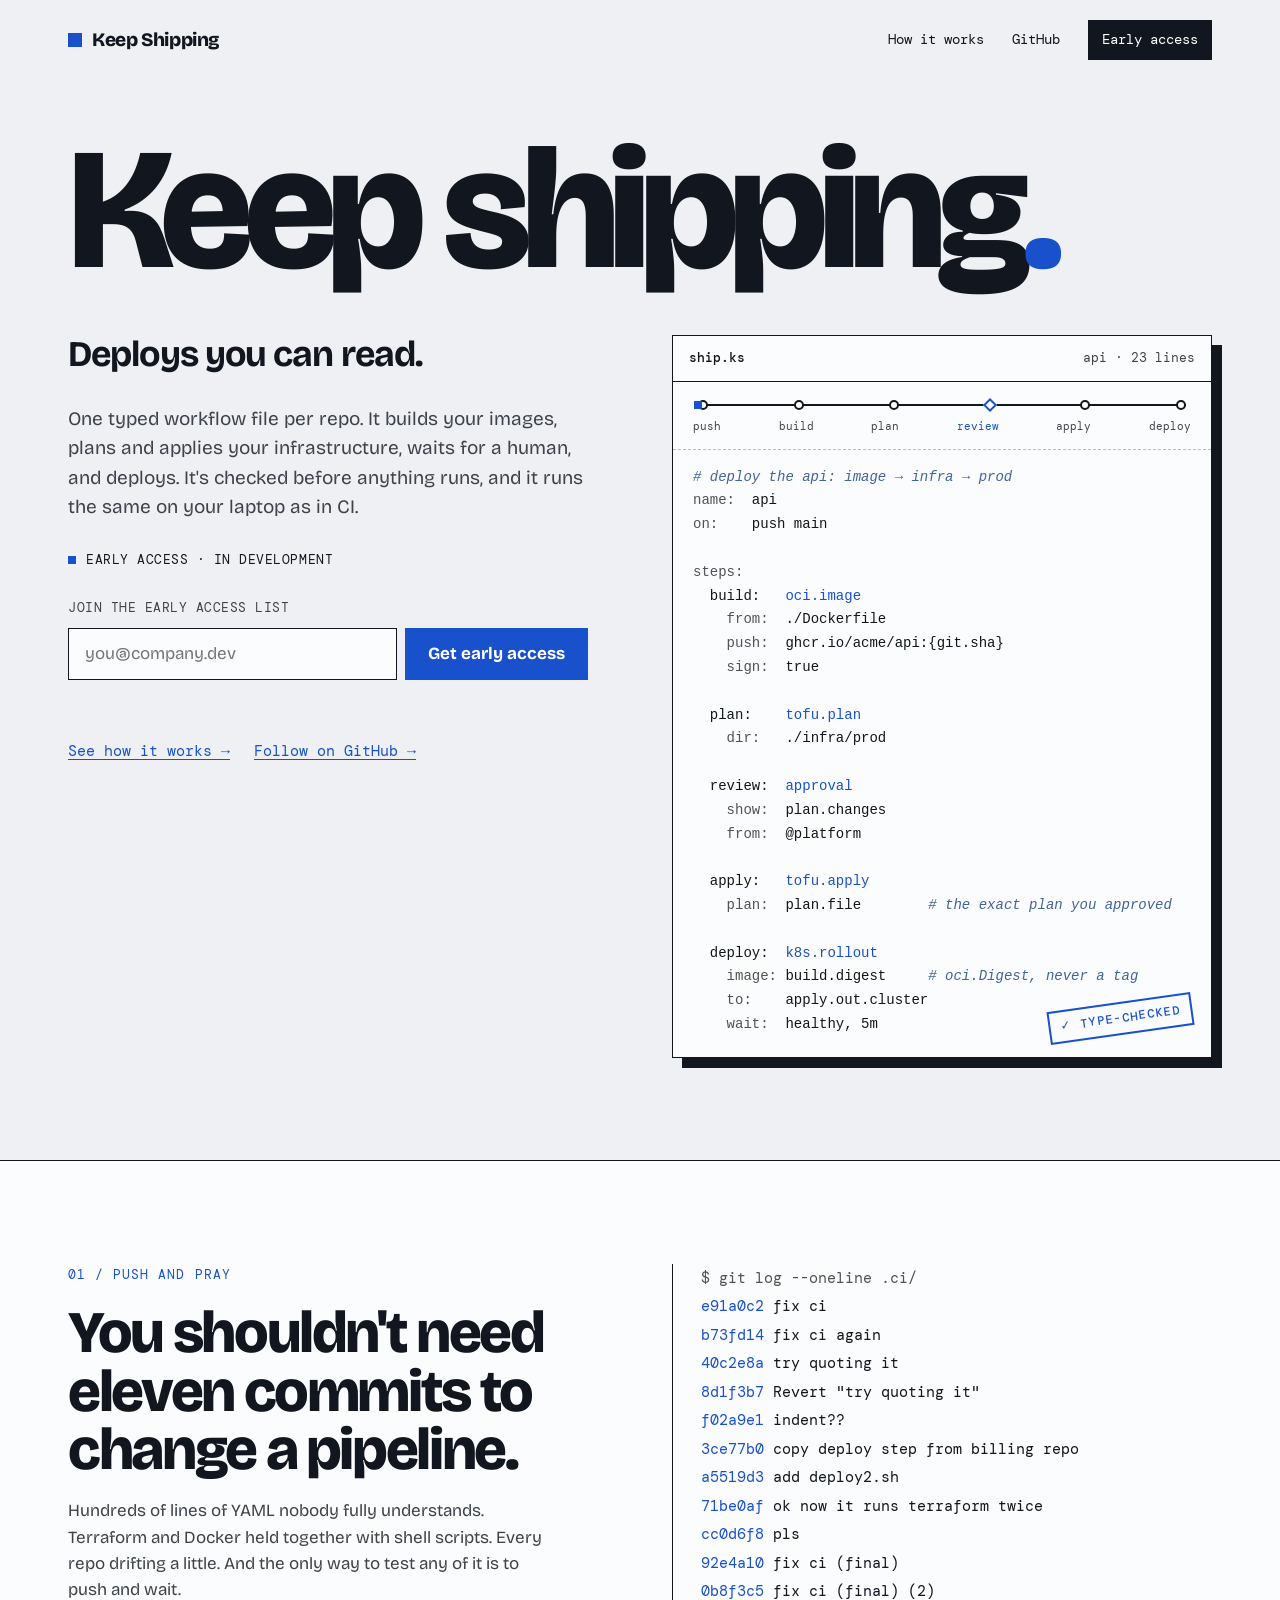
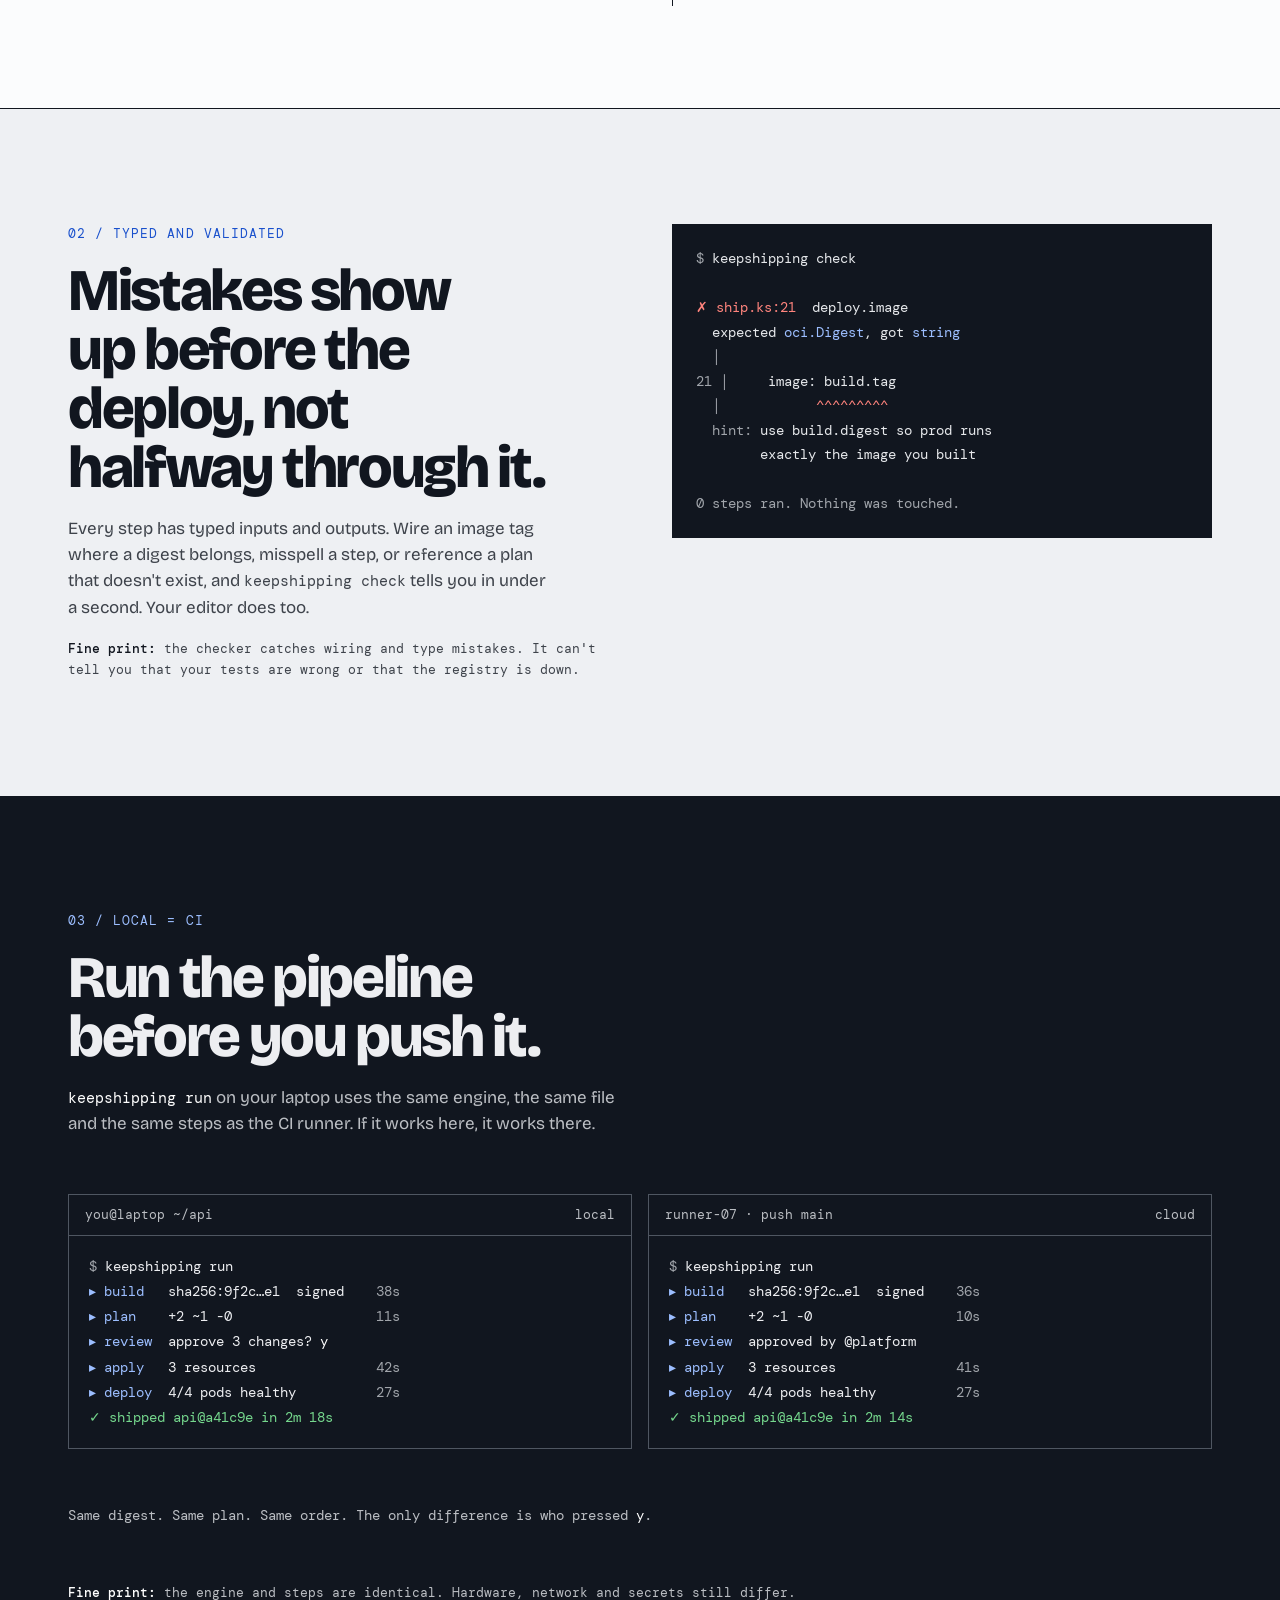
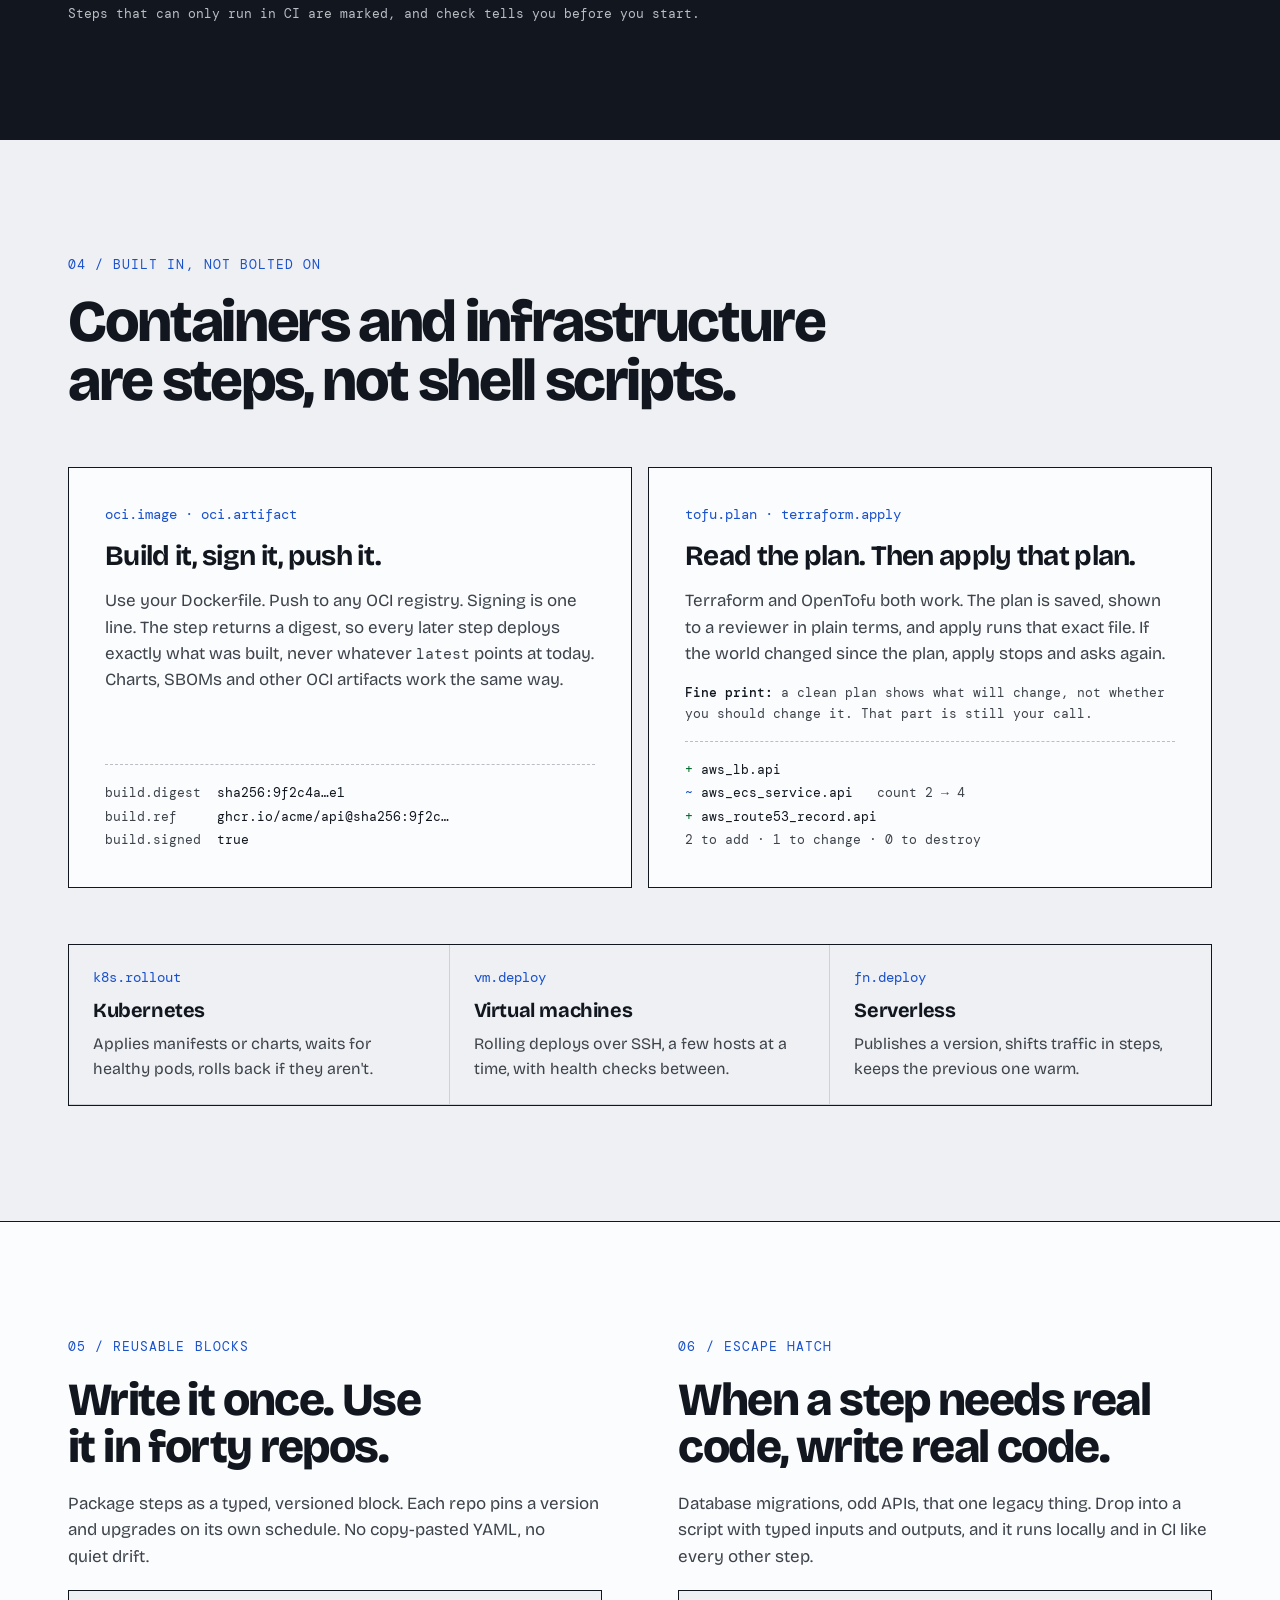
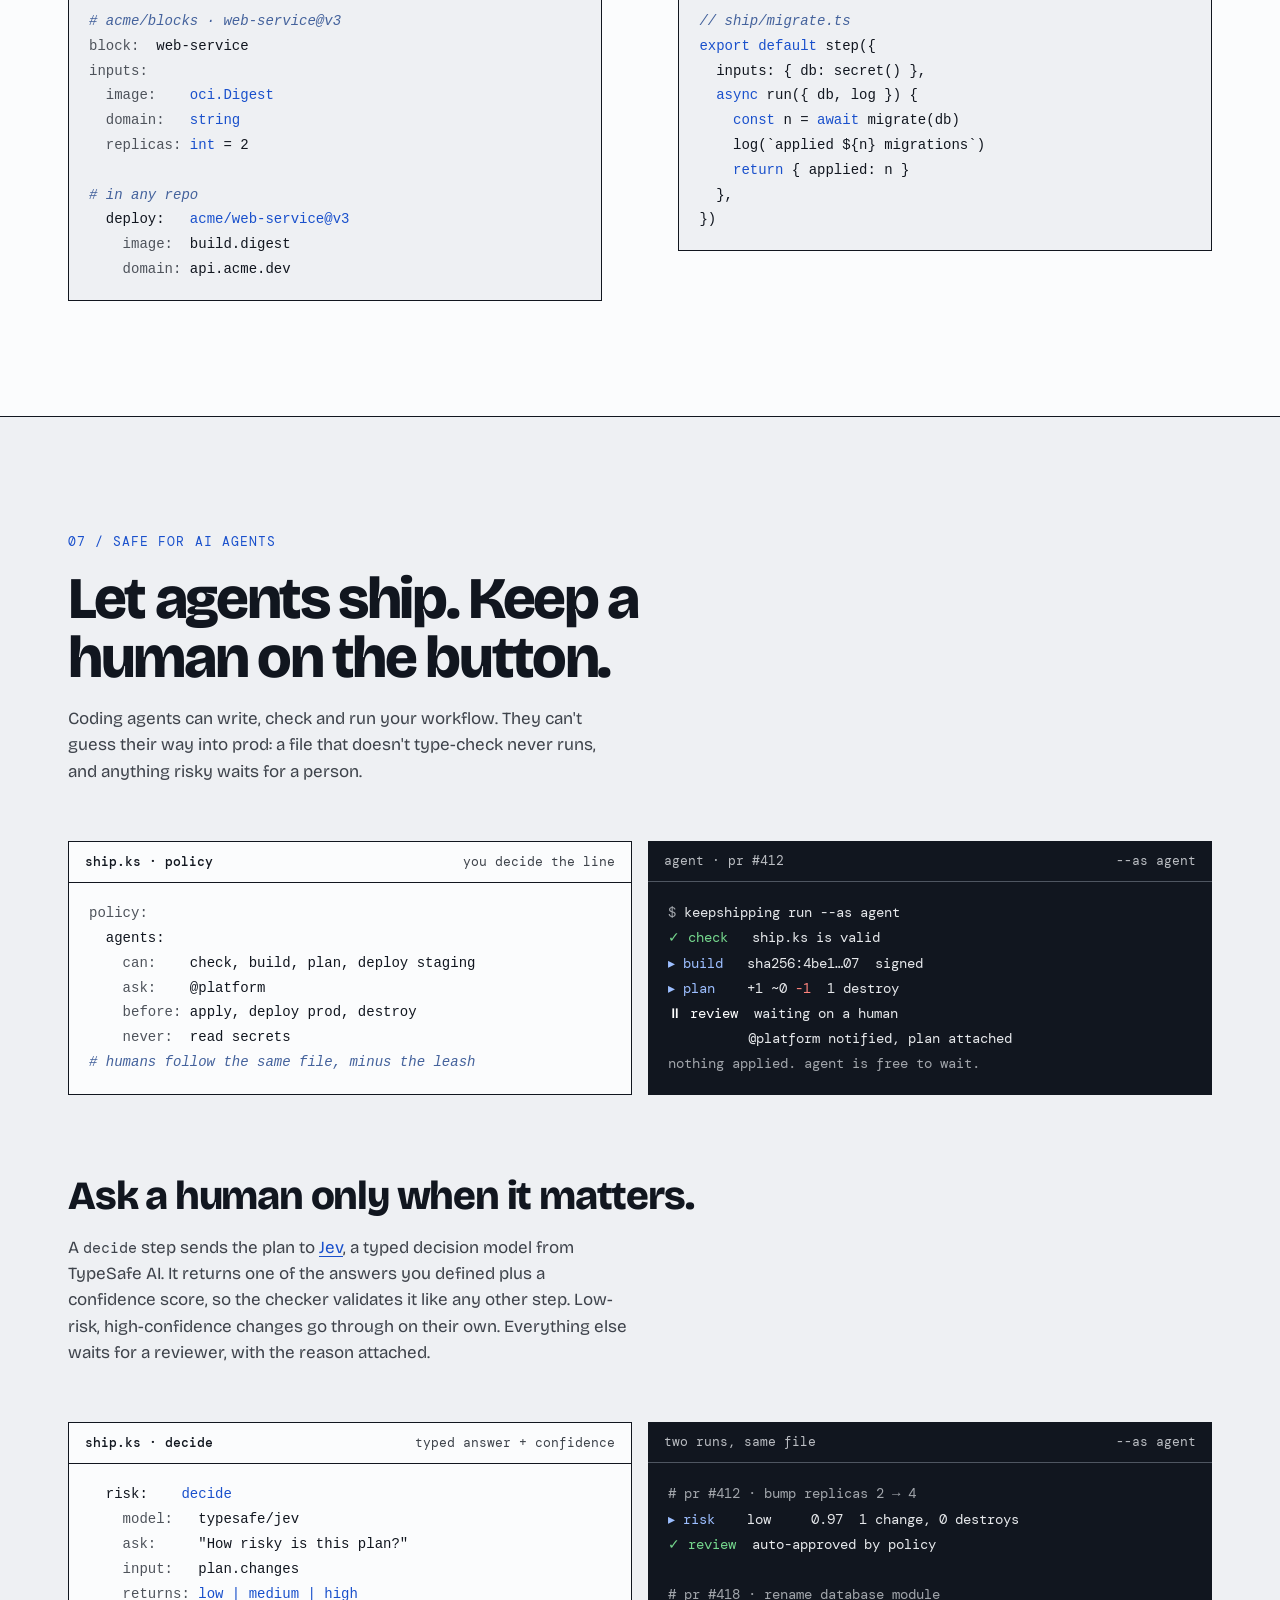
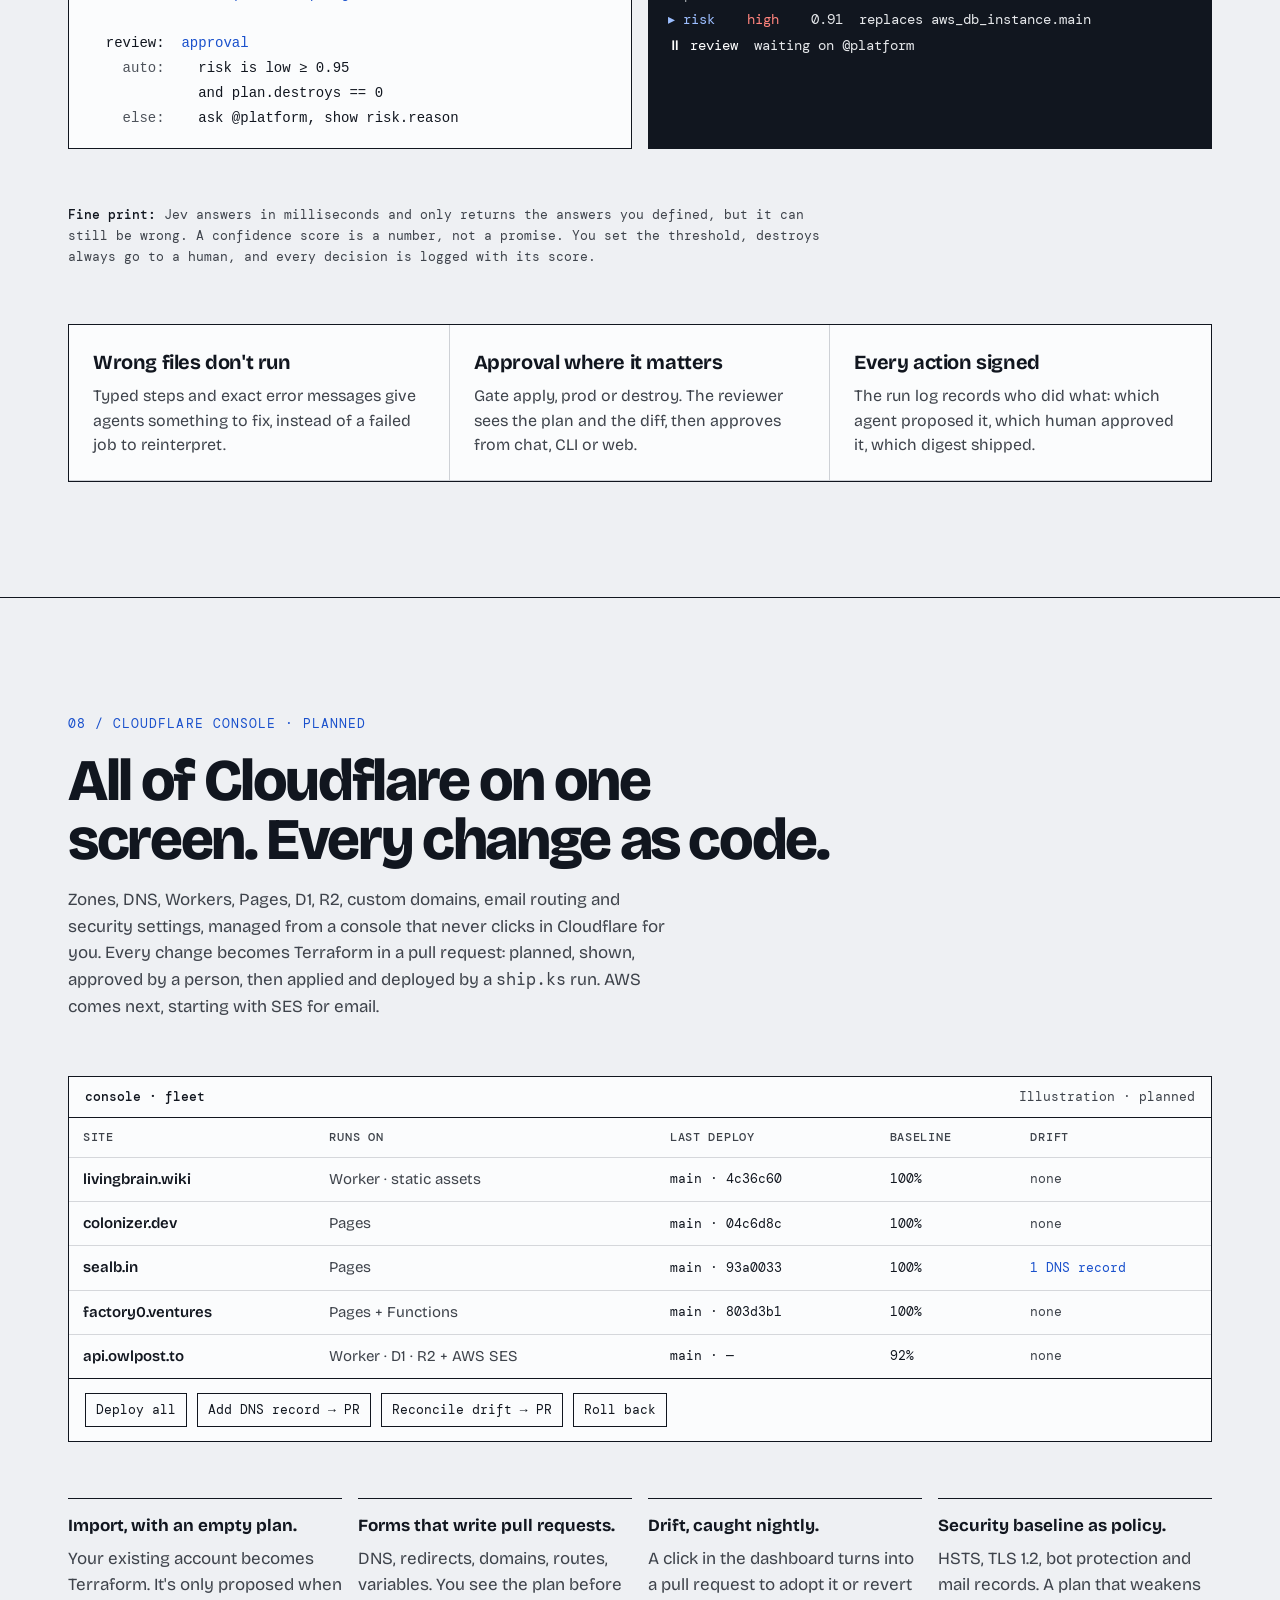
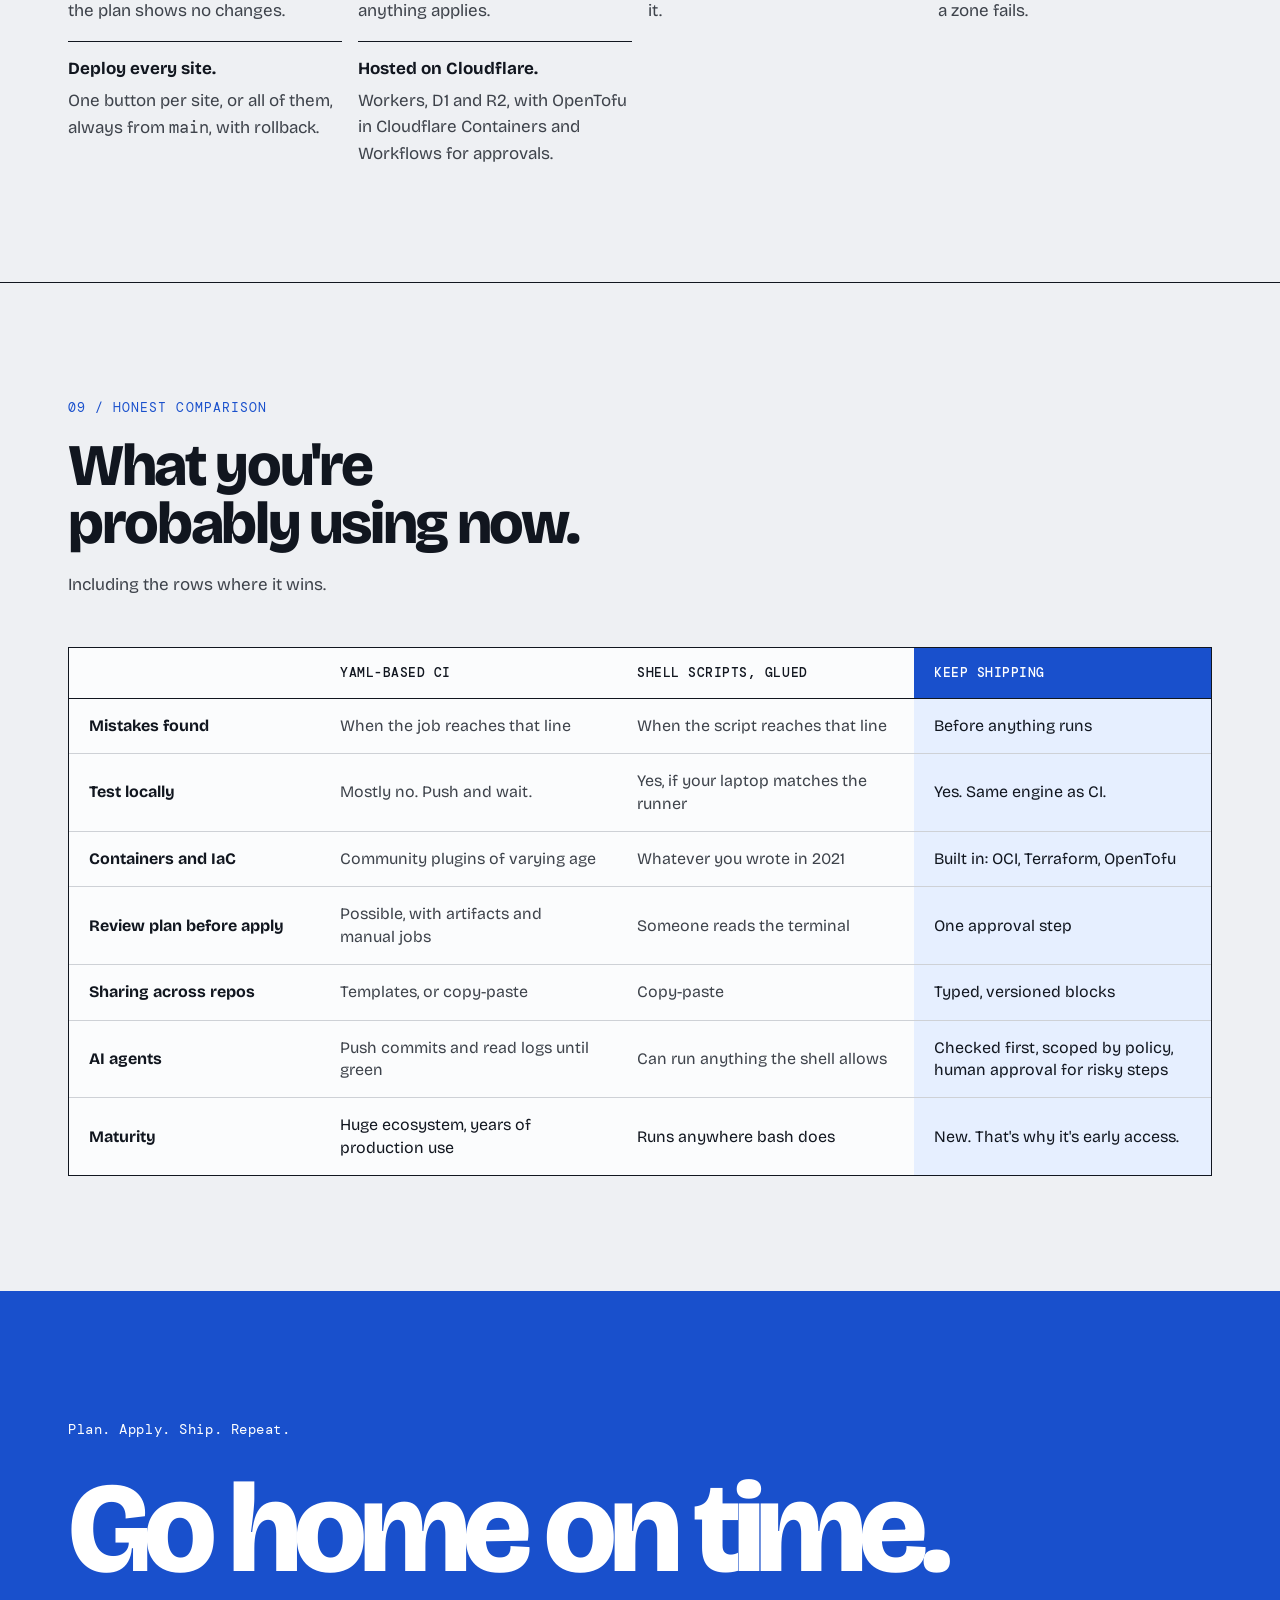
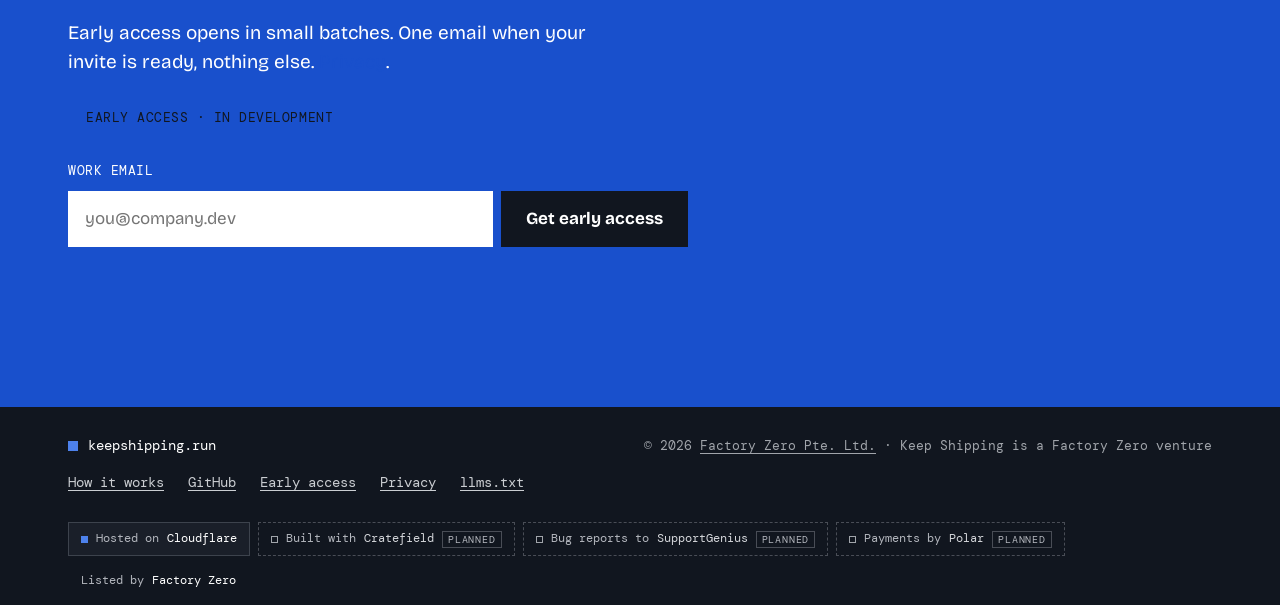
==== commit c53f5eb4: "Privacy notice for the early-access list (#4) A /privacy page: what the list stores, why, for how lo" ====
--- a/index.html
+++ b/index.html
@@ -481,7 +481,7 @@
       <div style="max-width:1240px;margin:0 auto;padding:clamp(72px,10vw,144px) clamp(20px,5vw,48px);display:flex;flex-direction:column;gap:32px">
         <p style="margin:0;font-family:'DM Mono',monospace;font-size:14px;letter-spacing:0.04em">Plan. Apply. Ship. Repeat.</p>
         <h2 id="cta-title" style="margin:0;font-size:clamp(52px,10vw,150px);line-height:0.88;letter-spacing:-0.055em;font-weight:800">Go home on time.</h2>
-        <p style="margin:0;font-size:19px;max-width:520px;text-wrap:pretty">Early access opens in small batches. One email when your invite is ready, nothing else.</p>
+        <p style="margin:0;font-size:19px;max-width:520px;text-wrap:pretty">Early access opens in small batches. One email when your invite is ready, nothing else. <a href="/privacy">Privacy</a>.</p>
         <p class="status-line"><span aria-hidden="true"></span>Early access · in development</p>
 
           <form class="ks-form" action="mailto:contact@keepshipping.run?subject=Keep%20Shipping%20early%20access" method="post" enctype="text/plain" style="display:flex;flex-direction:column;gap:10px;max-width:620px" novalidate="">
@@ -504,6 +504,7 @@
         <a class="foot-link" href="#how">How it works</a>
         <a class="foot-link" href="https://github.com/Keep-Shipping">GitHub</a>
         <a class="foot-link" href="#early-access">Early access</a>
+        <a class="foot-link" href="/privacy">Privacy</a>
         <a class="foot-link" href="/llms.txt">llms.txt</a>
       </nav>
     </div>
--- a/assets/keepshipping.css
+++ b/assets/keepshipping.css
@@ -27,6 +27,22 @@
 .btn--cta:hover{background:#fff!important;color:oklch(0.2 0.02 262)!important}
 .btn--cta:focus-visible{outline:3px solid #fff;outline-offset:2px}
 .ks-form[aria-busy="true"] .btn{opacity:.6;cursor:progress}
+.btn[aria-busy="true"]{opacity:.85;cursor:progress}
+.btn[aria-busy="true"]::before{content:"";display:inline-block;width:14px;height:14px;margin-right:10px;vertical-align:-2px;border:2px solid currentColor;border-right-color:transparent;border-radius:50%;animation:ksspin .8s linear infinite}
+@keyframes ksspin{to{transform:rotate(360deg)}}
+.ks-form[hidden]{display:none!important}
+.ks-done{display:flex;flex-direction:column;gap:10px;padding:20px 22px;border:1.5px solid oklch(0.2 0.02 262);background:oklch(0.99 0.002 255);color:oklch(0.2 0.02 262);font-size:17px;line-height:1.5}
+#early-access .ks-done{border-color:#fff;background:oklch(0.2 0.02 262);color:#fff;max-width:620px}
+.ks-done:focus{outline:none}
+.ks-done:focus-visible{outline:3px solid oklch(0.48 0.2 263);outline-offset:2px}
+#early-access .ks-done:focus-visible{outline-color:#fff}
+.ks-done p{margin:0}
+.ks-done__h{font-family:'DM Mono',monospace;font-size:14px;letter-spacing:0.04em;text-transform:uppercase;color:oklch(0.48 0.2 263)}
+#early-access .ks-done__h{color:#fff}
+.ks-done strong{overflow-wrap:anywhere}
+.ks-done__fine{font-size:15px;opacity:.85}
+.ks-done__again{padding:0;font:inherit;color:inherit;background:none;border:0;text-decoration:underline;text-underline-offset:3px;cursor:pointer}
+.ks-done a{color:inherit}
 
 .status-line{margin:0;display:flex;align-items:center;gap:10px;font-family:'DM Mono',monospace;font-size:13px;letter-spacing:0.04em;text-transform:uppercase;color:oklch(0.2 0.02 262)}
 .status-line span{width:8px;height:8px;background:oklch(0.48 0.2 263);display:block;animation:ksblink 1.2s steps(1) infinite}
@@ -61,7 +77,7 @@
 
 @keyframes ksroute{0%{left:0%;opacity:0}6%{opacity:1}94%{opacity:1}100%{left:100%;opacity:0}}
 @keyframes ksblink{50%{opacity:0}}
-@media (prefers-reduced-motion:reduce){*{animation:none!important;transition:none!important}.route-dot{display:none}}
+@media (prefers-reduced-motion:reduce){*{animation:none!important;transition:none!important}.btn[aria-busy="true"]::before{display:none}.route-dot{display:none}}
 
 /* 404 */
 .lost{max-width:1240px;margin:0 auto;padding:clamp(24px,5vw,56px) clamp(20px,5vw,48px) clamp(72px,10vw,144px);display:flex;flex-direction:column;gap:28px}
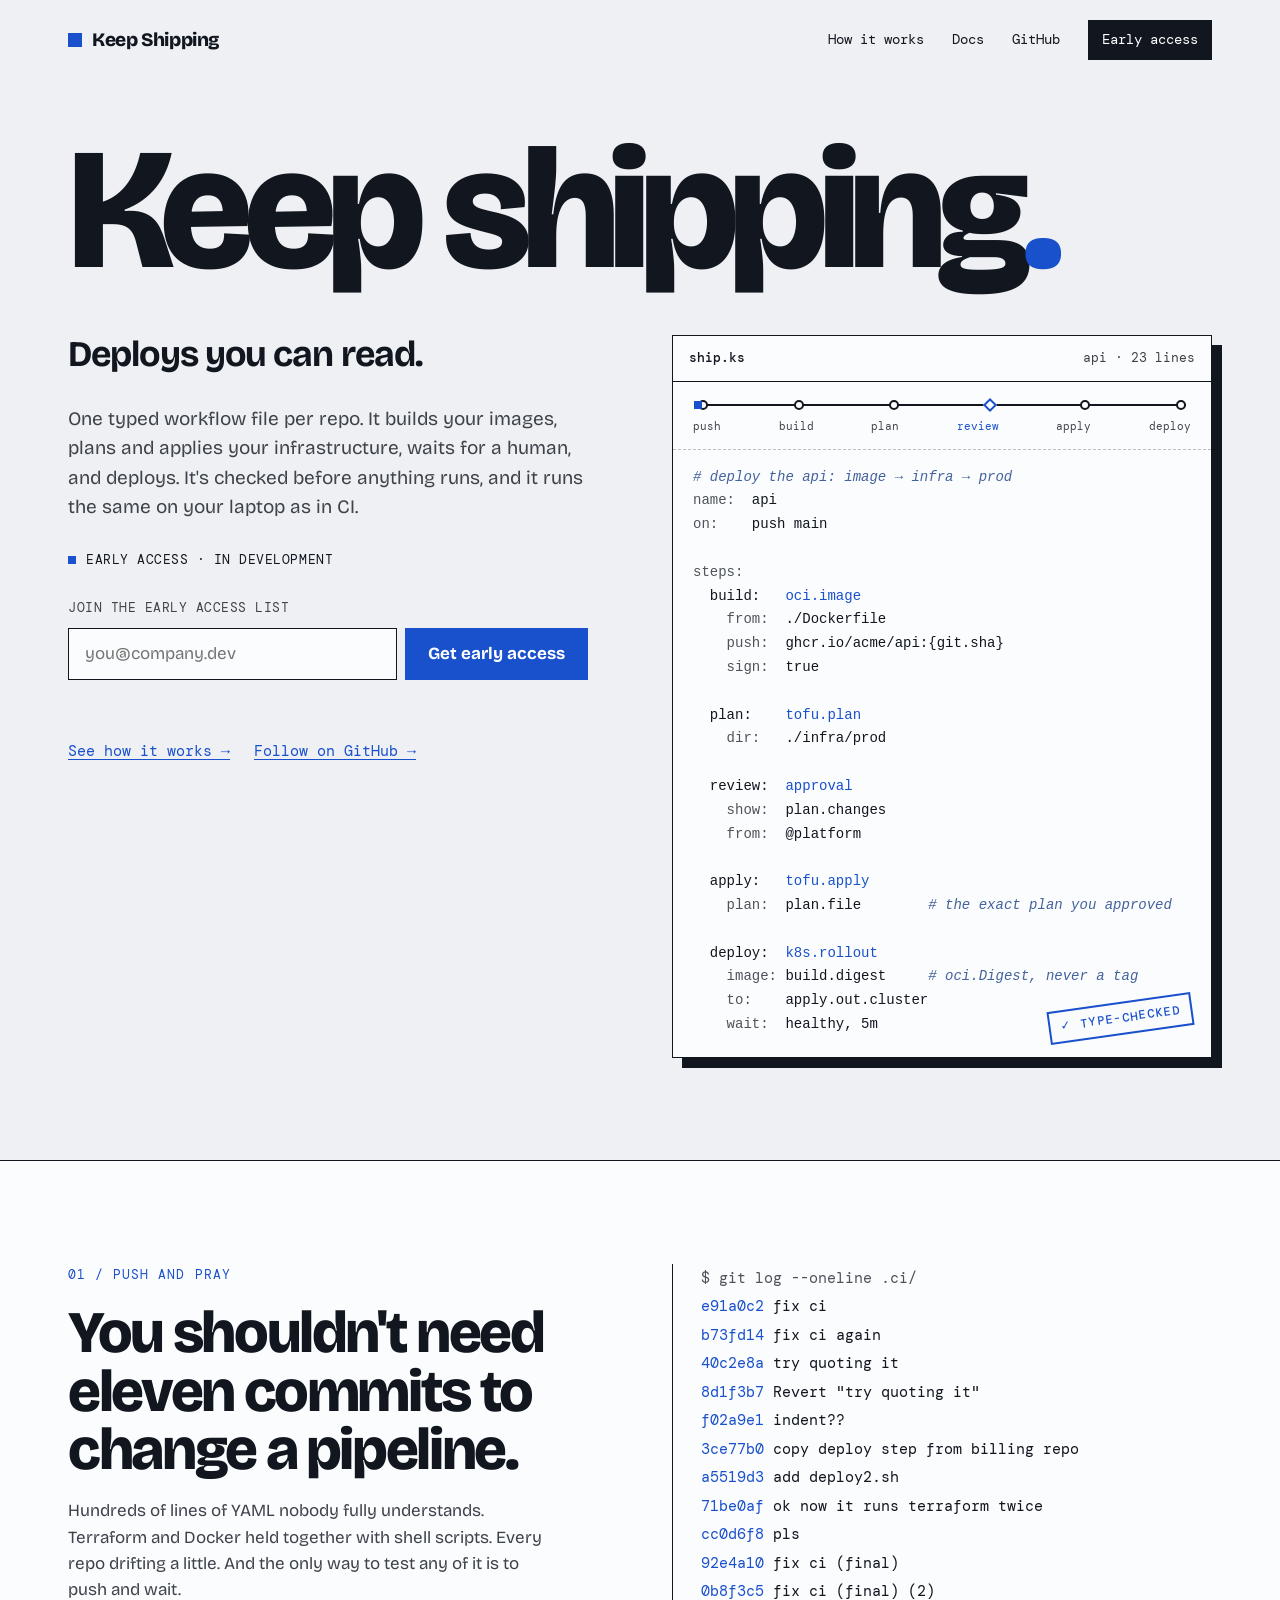
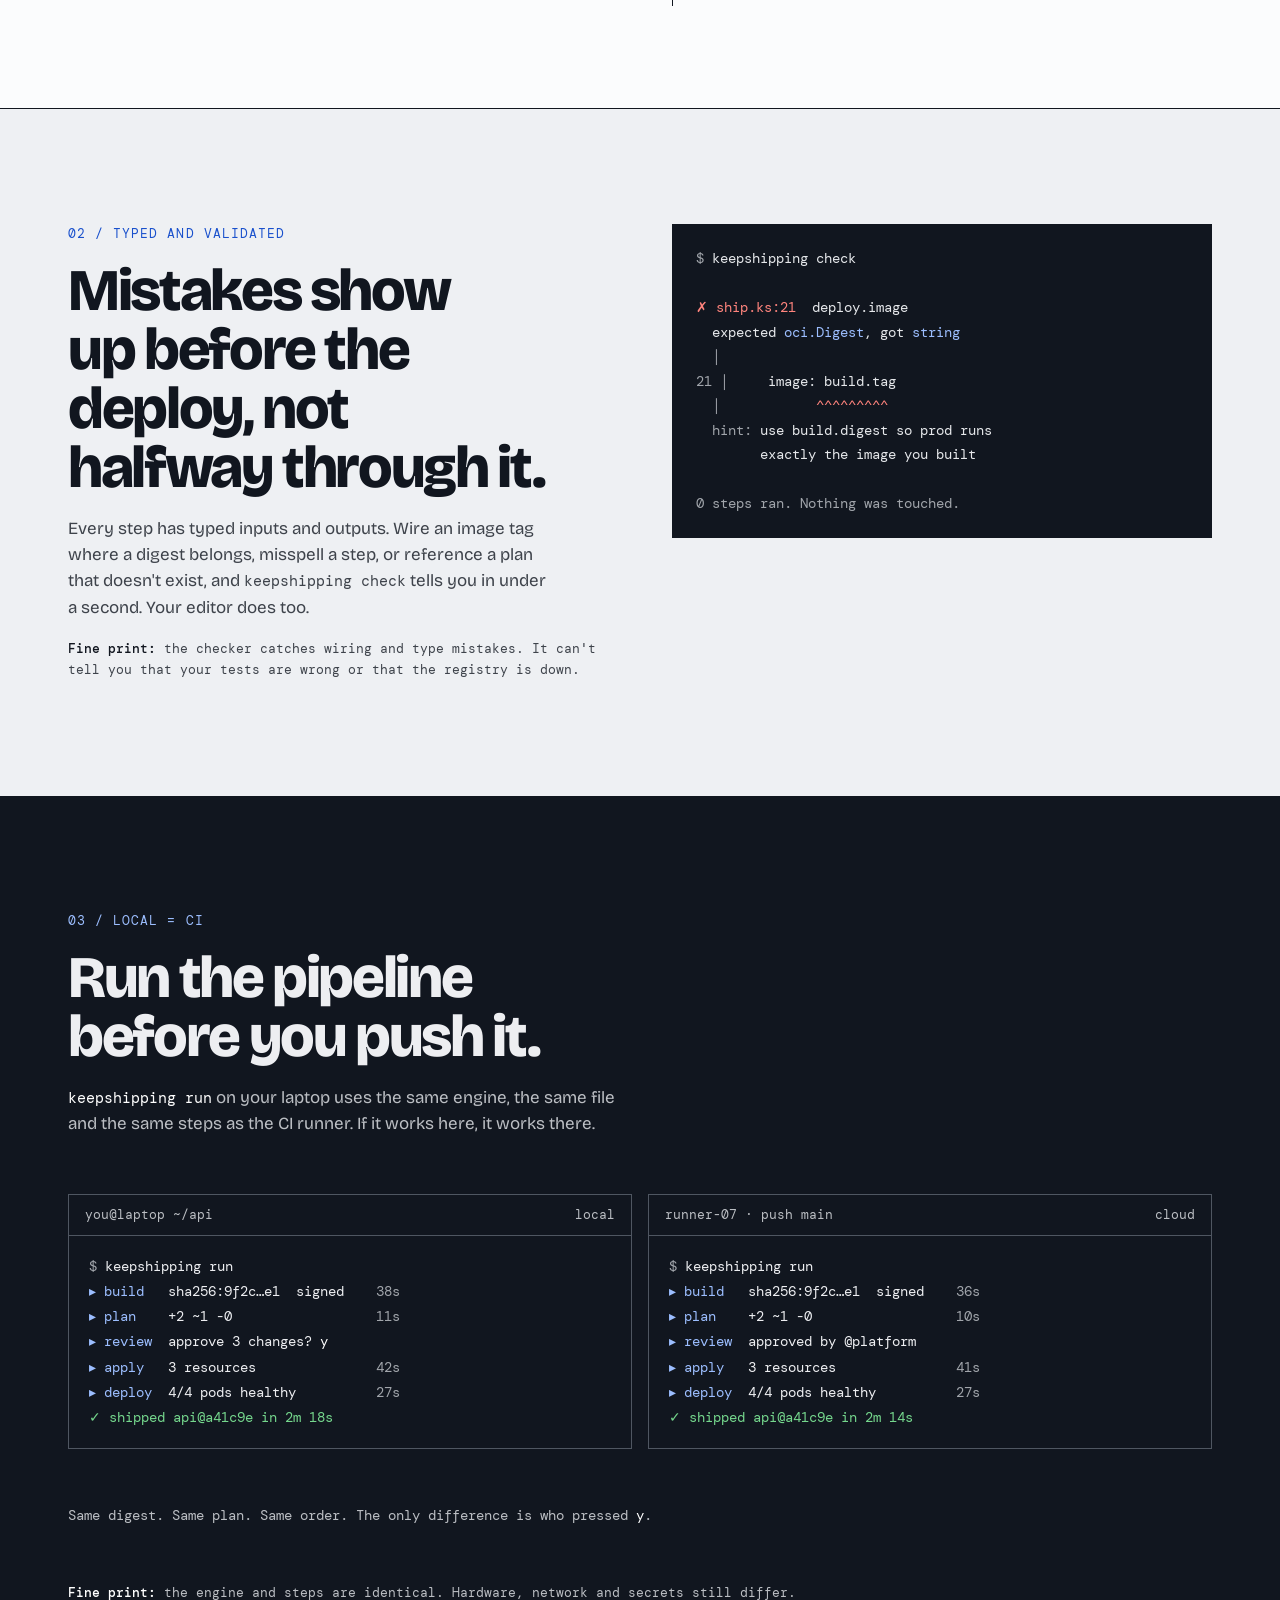
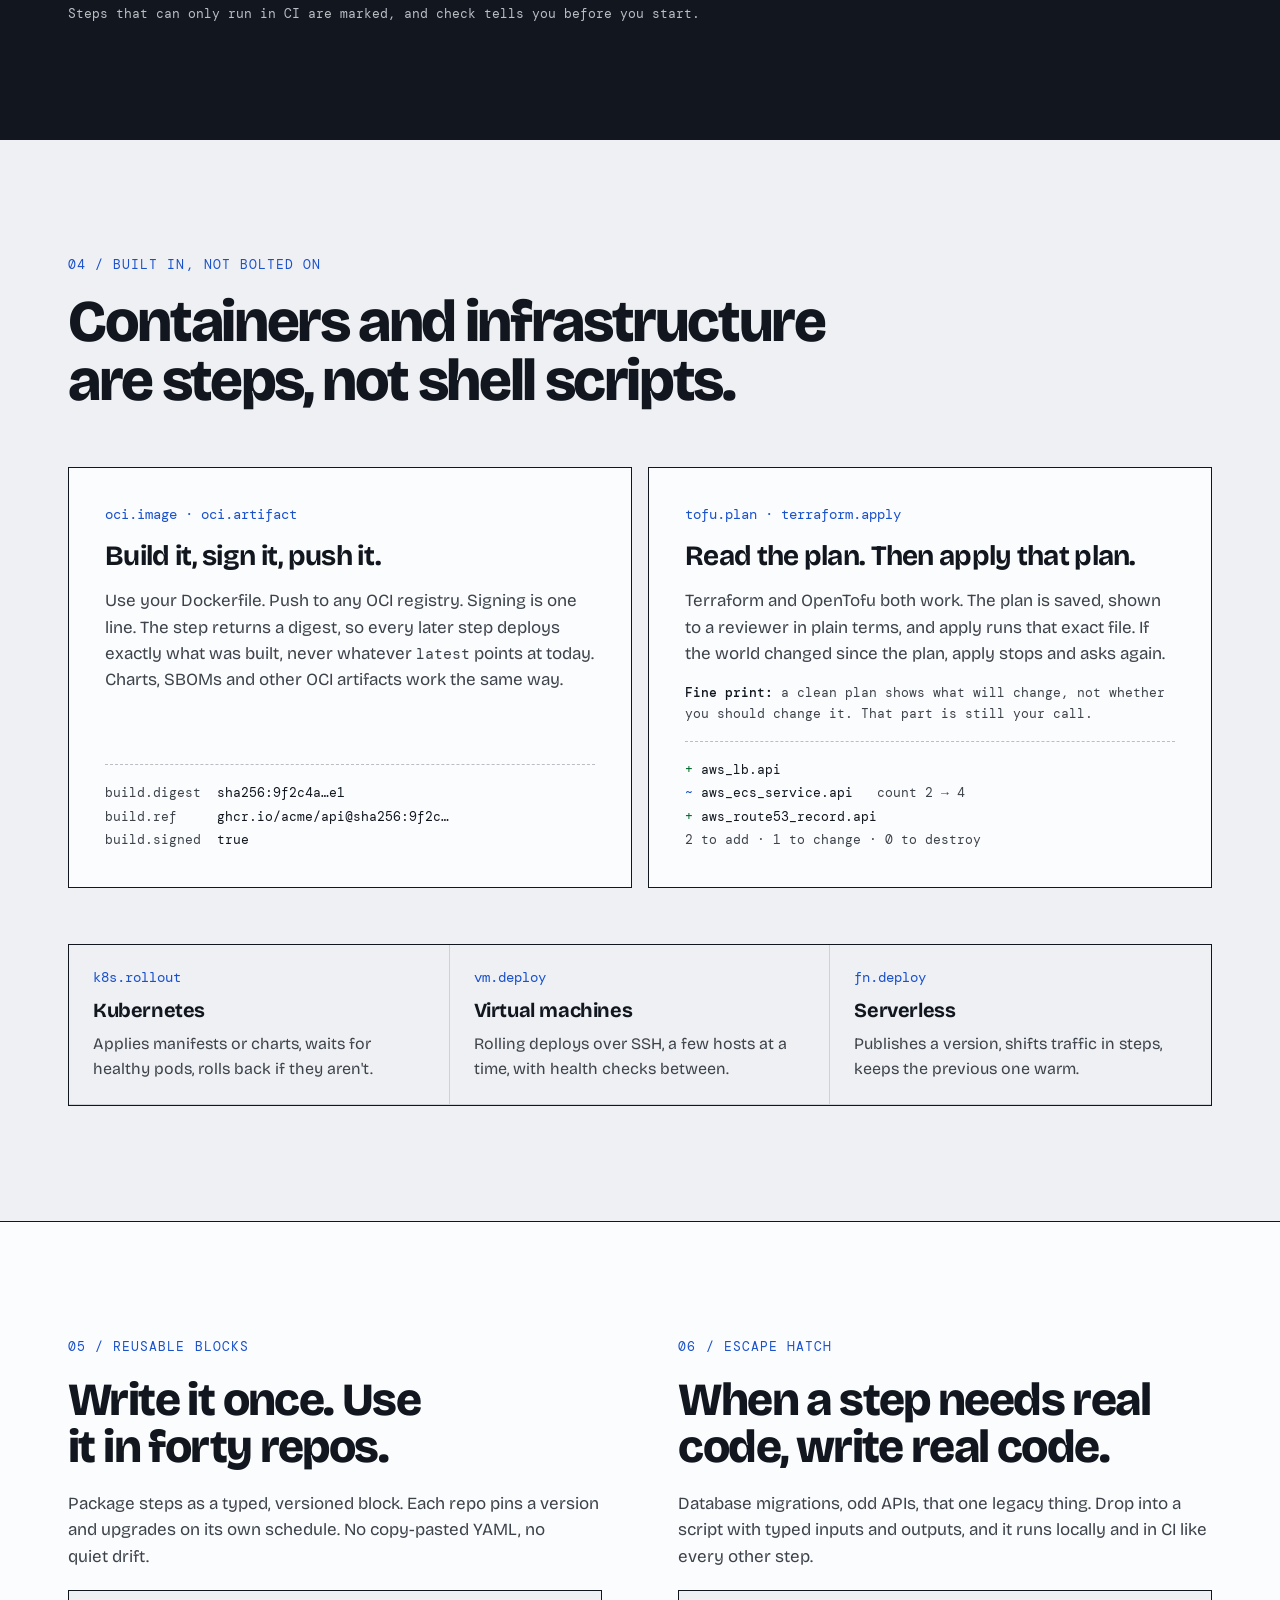
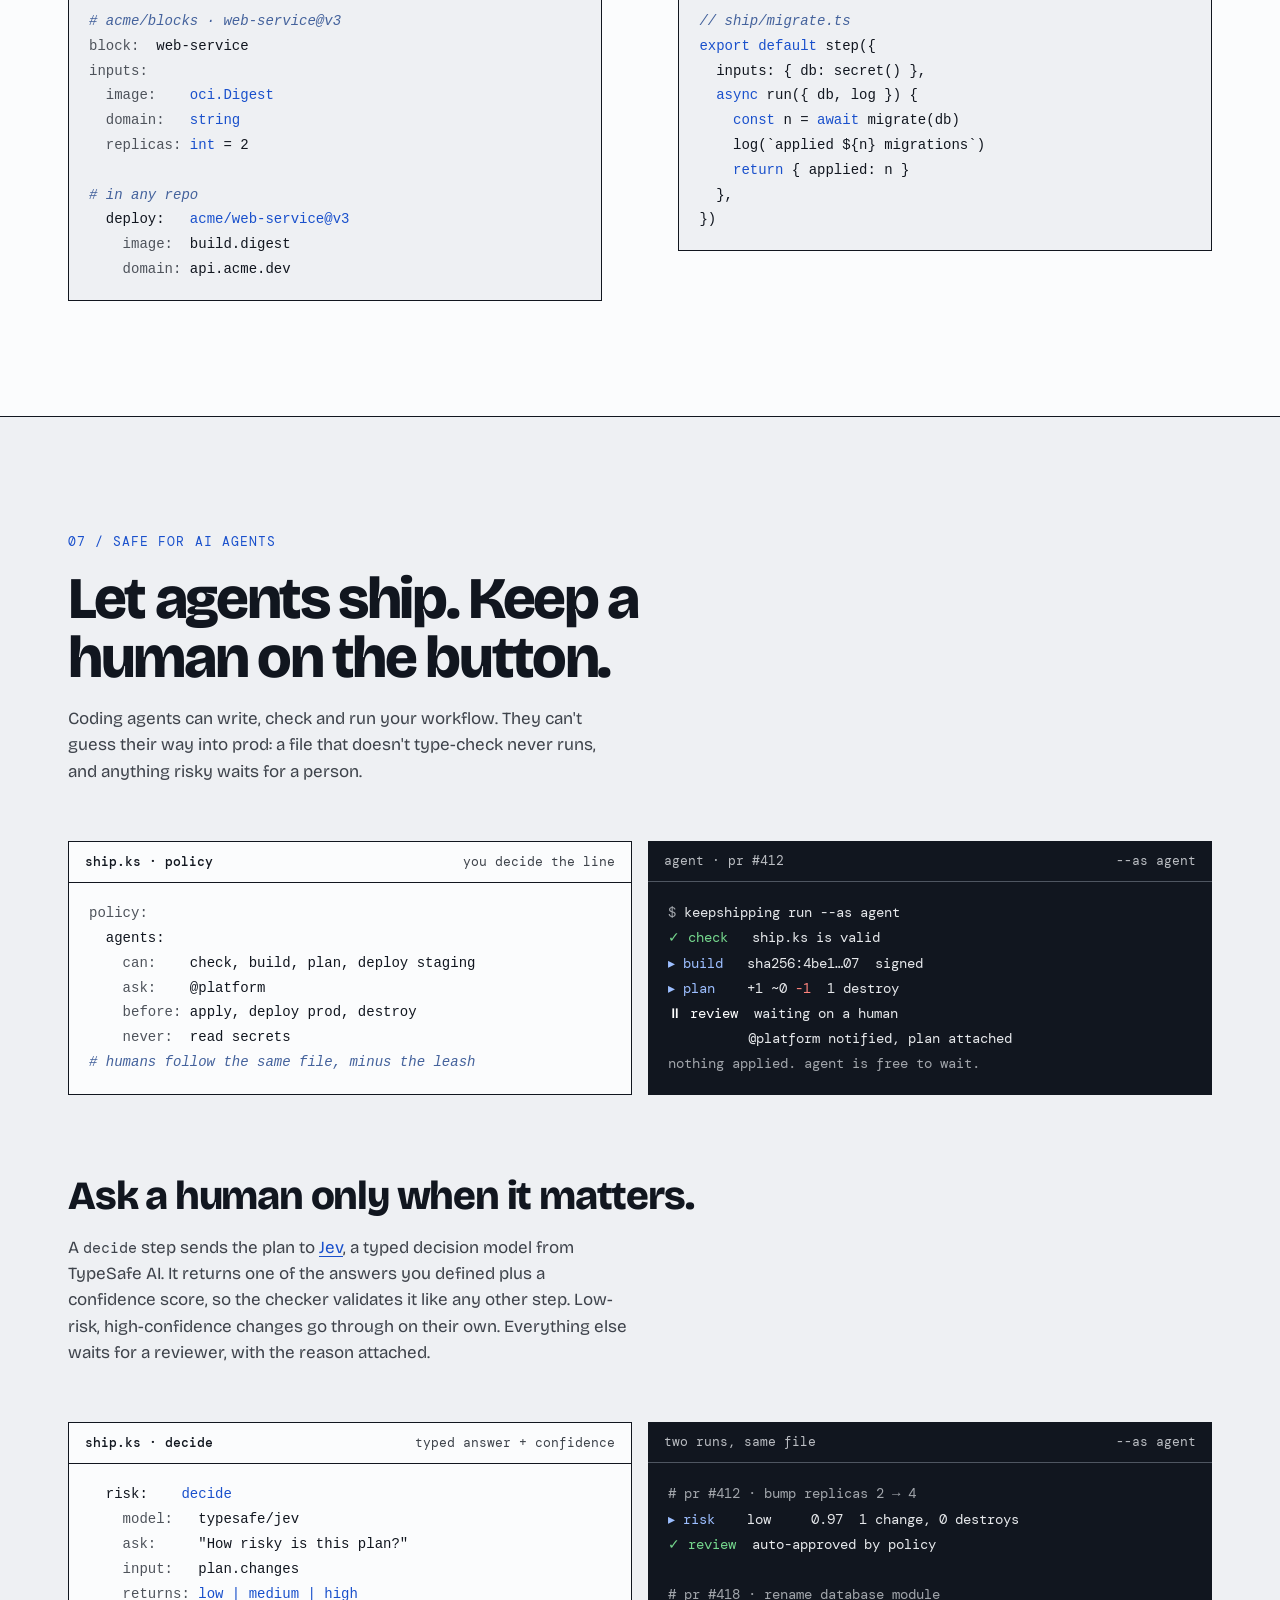
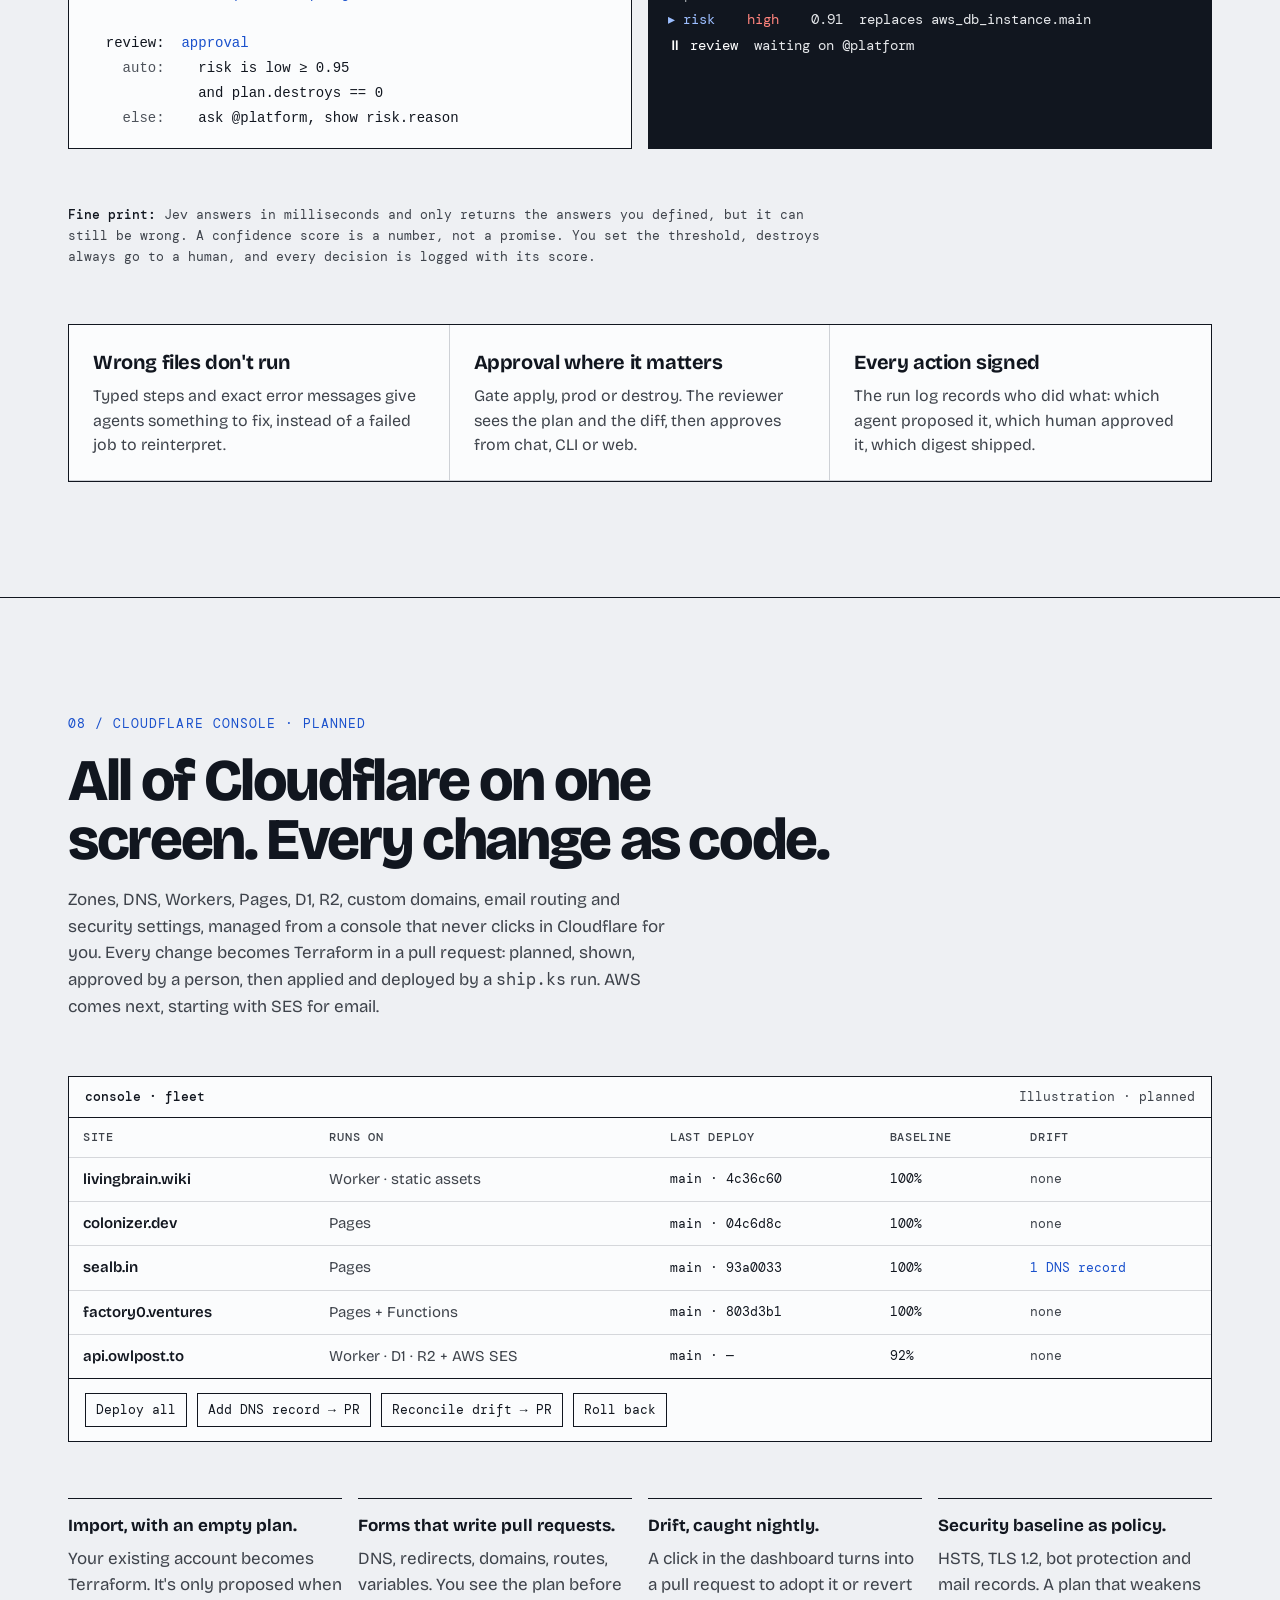
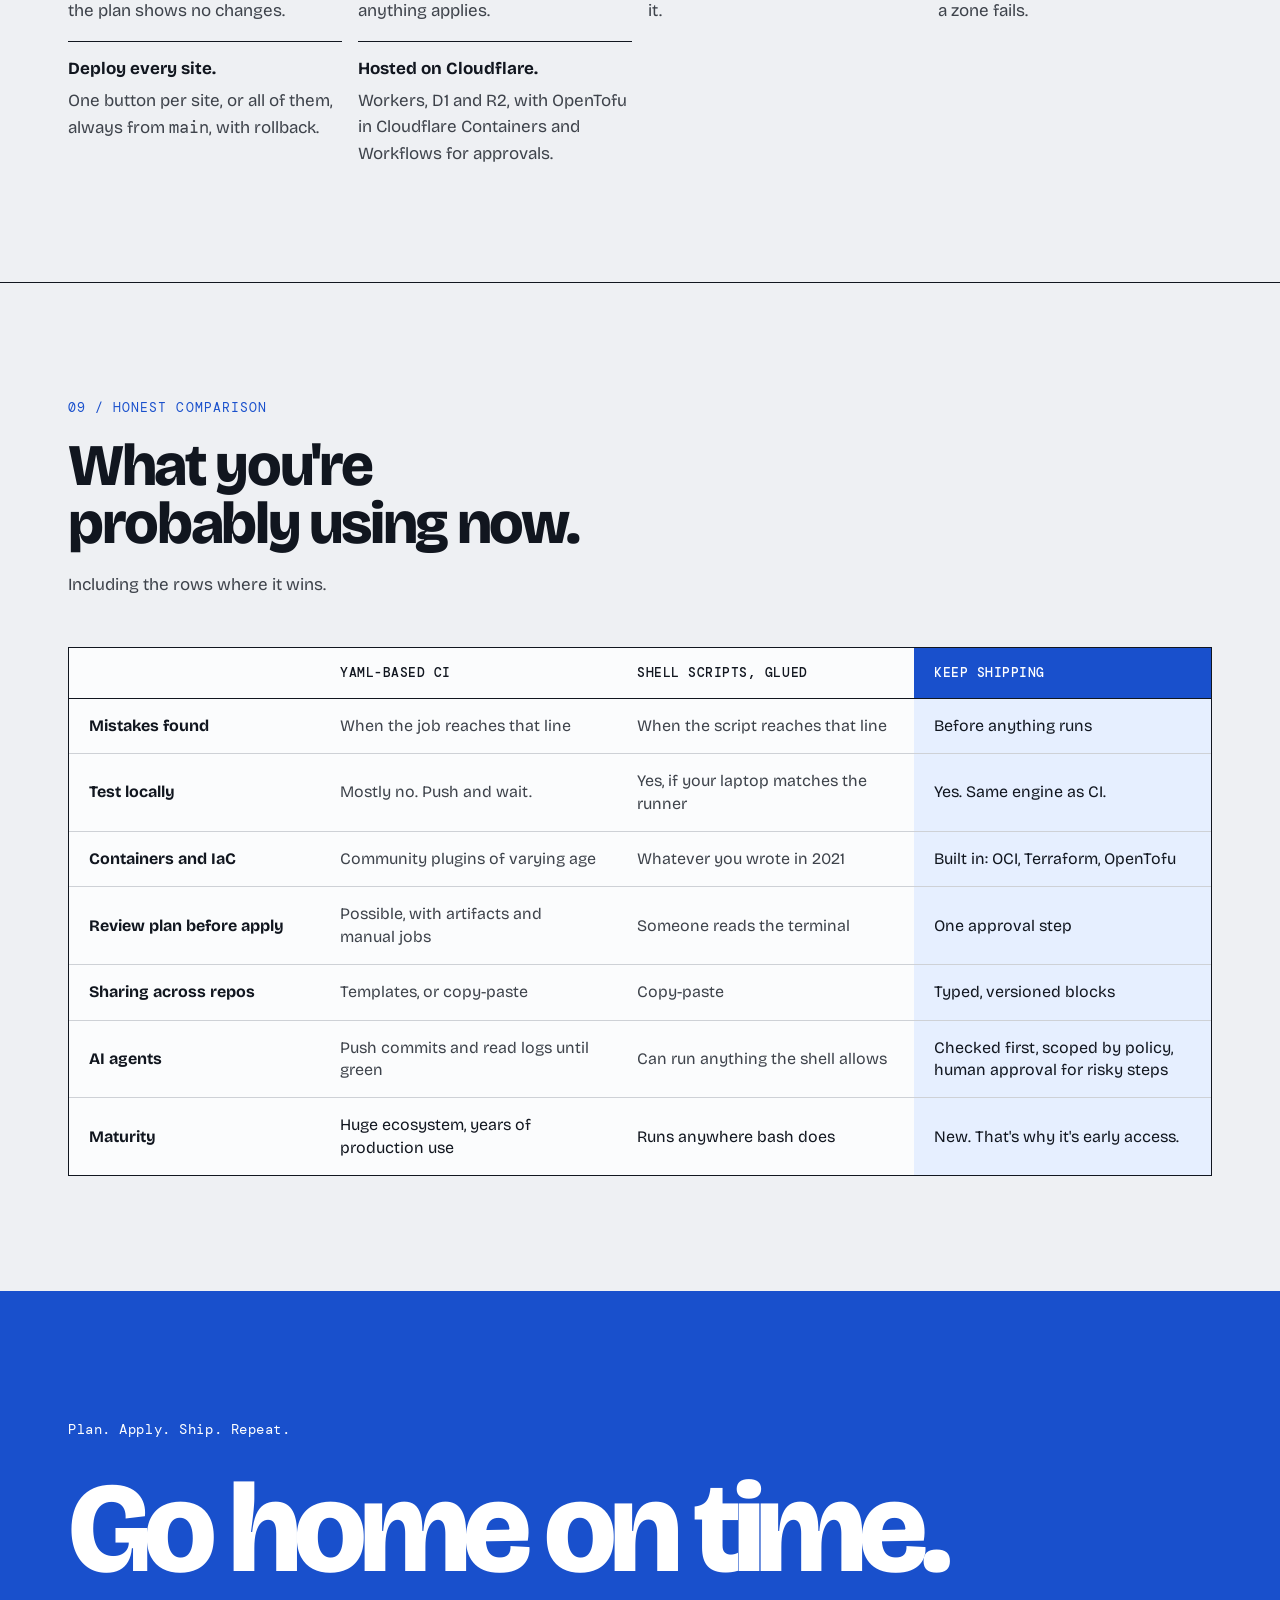
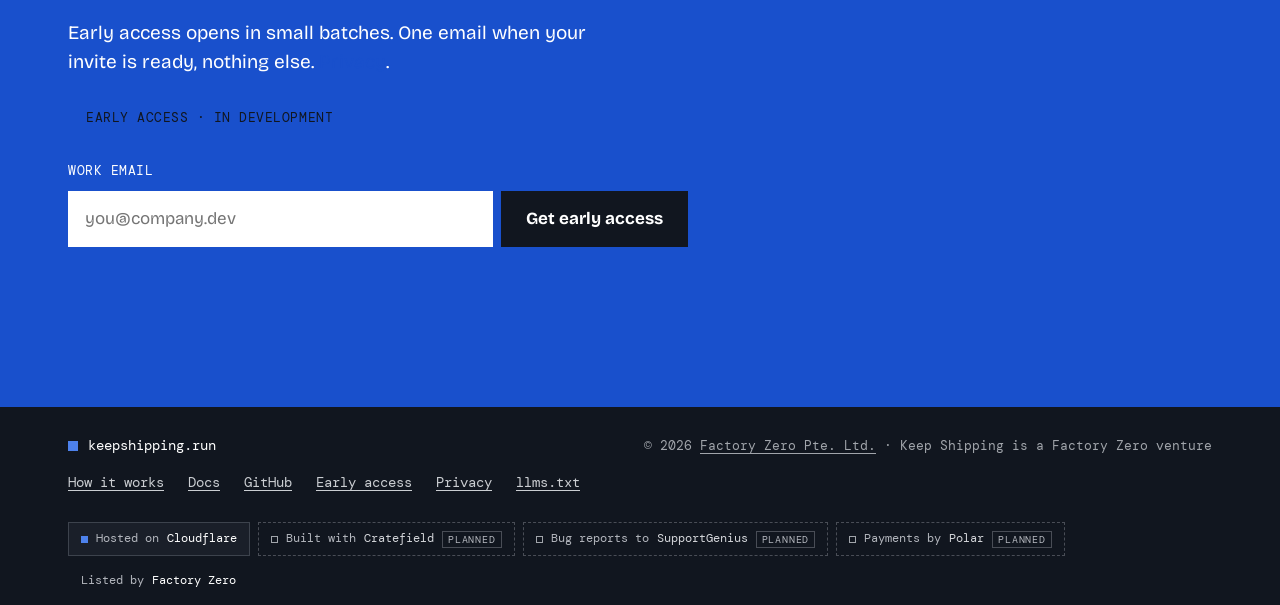
==== commit da04e8c6: "Docs link in the header and footer, now that docs.keepshipping.run serves Closes #7  Co-Authored-By:" ====
--- a/index.html
+++ b/index.html
@@ -47,6 +47,7 @@
     </a>
     <nav aria-label="Primary" style="display:flex;align-items:center;gap:clamp(12px,3vw,28px);font-family:'DM Mono',monospace;font-size:14px;flex-wrap:wrap">
       <a class="nav-link" href="#how">How it works</a>
+      <a class="nav-link" href="https://docs.keepshipping.run/">Docs</a>
       <a class="nav-link" href="https://github.com/Keep-Shipping">GitHub</a>
       <a class="nav-cta" href="#early-access">Early access</a>
     </nav>
@@ -502,6 +503,7 @@
       <span class="foot-copy">© 2026 <a href="https://factory0.ventures/">Factory Zero Pte. Ltd.</a> · Keep Shipping is a Factory Zero venture</span>
       <nav aria-label="Footer" style="display:flex;gap:24px;flex-wrap:wrap">
         <a class="foot-link" href="#how">How it works</a>
+        <a class="foot-link" href="https://docs.keepshipping.run/">Docs</a>
         <a class="foot-link" href="https://github.com/Keep-Shipping">GitHub</a>
         <a class="foot-link" href="#early-access">Early access</a>
         <a class="foot-link" href="/privacy">Privacy</a>
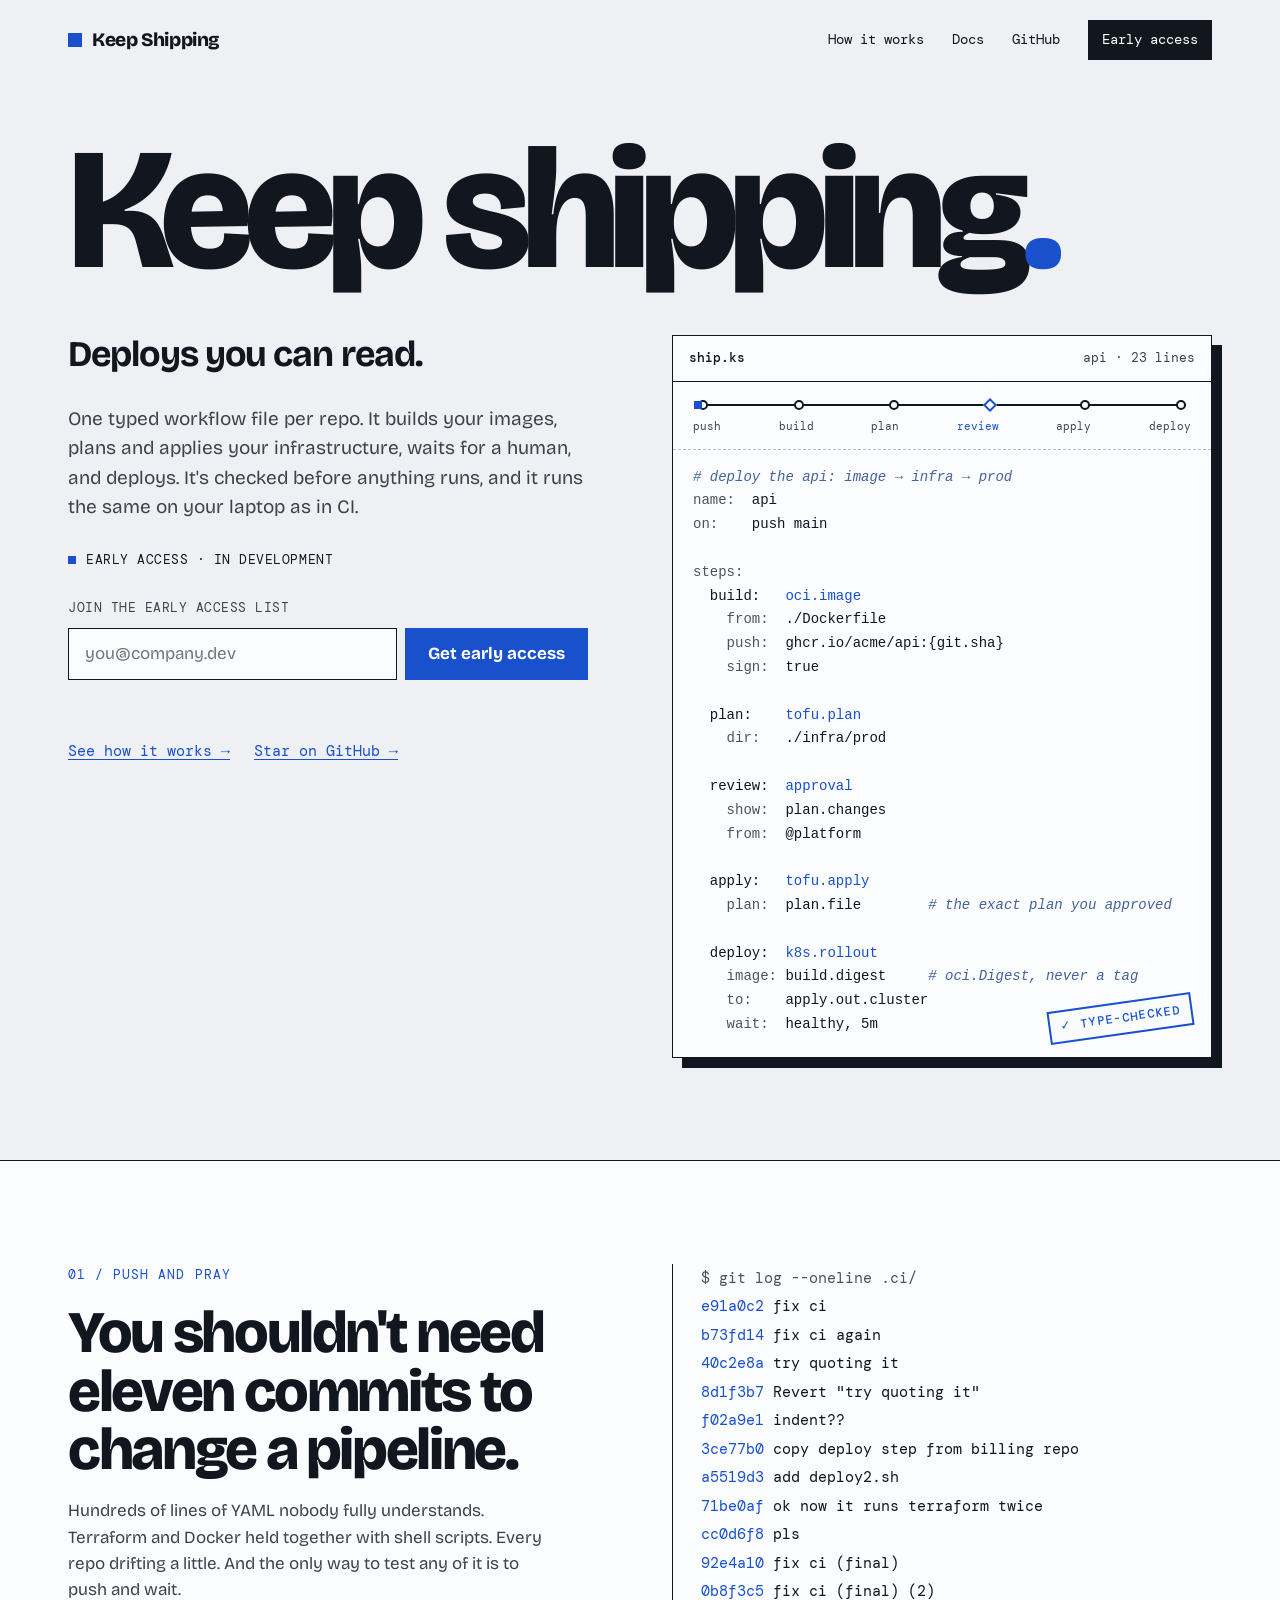
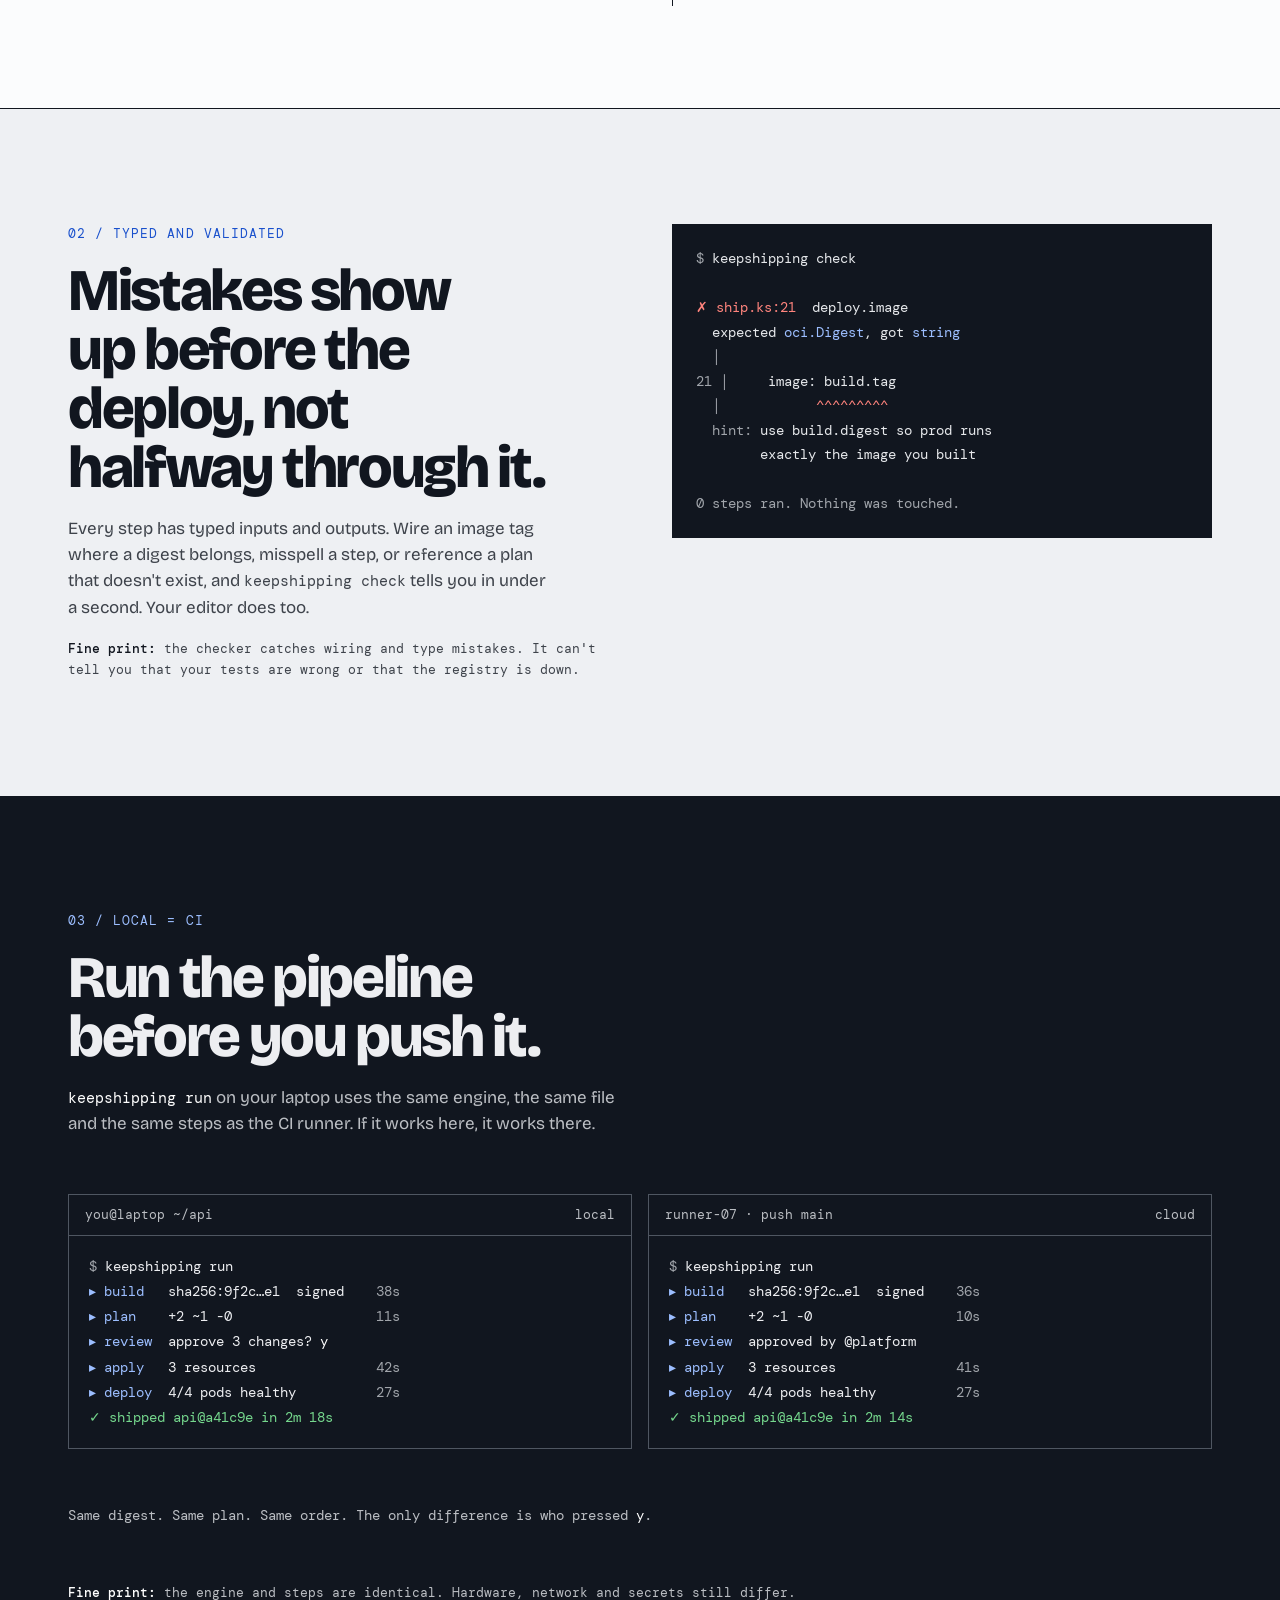
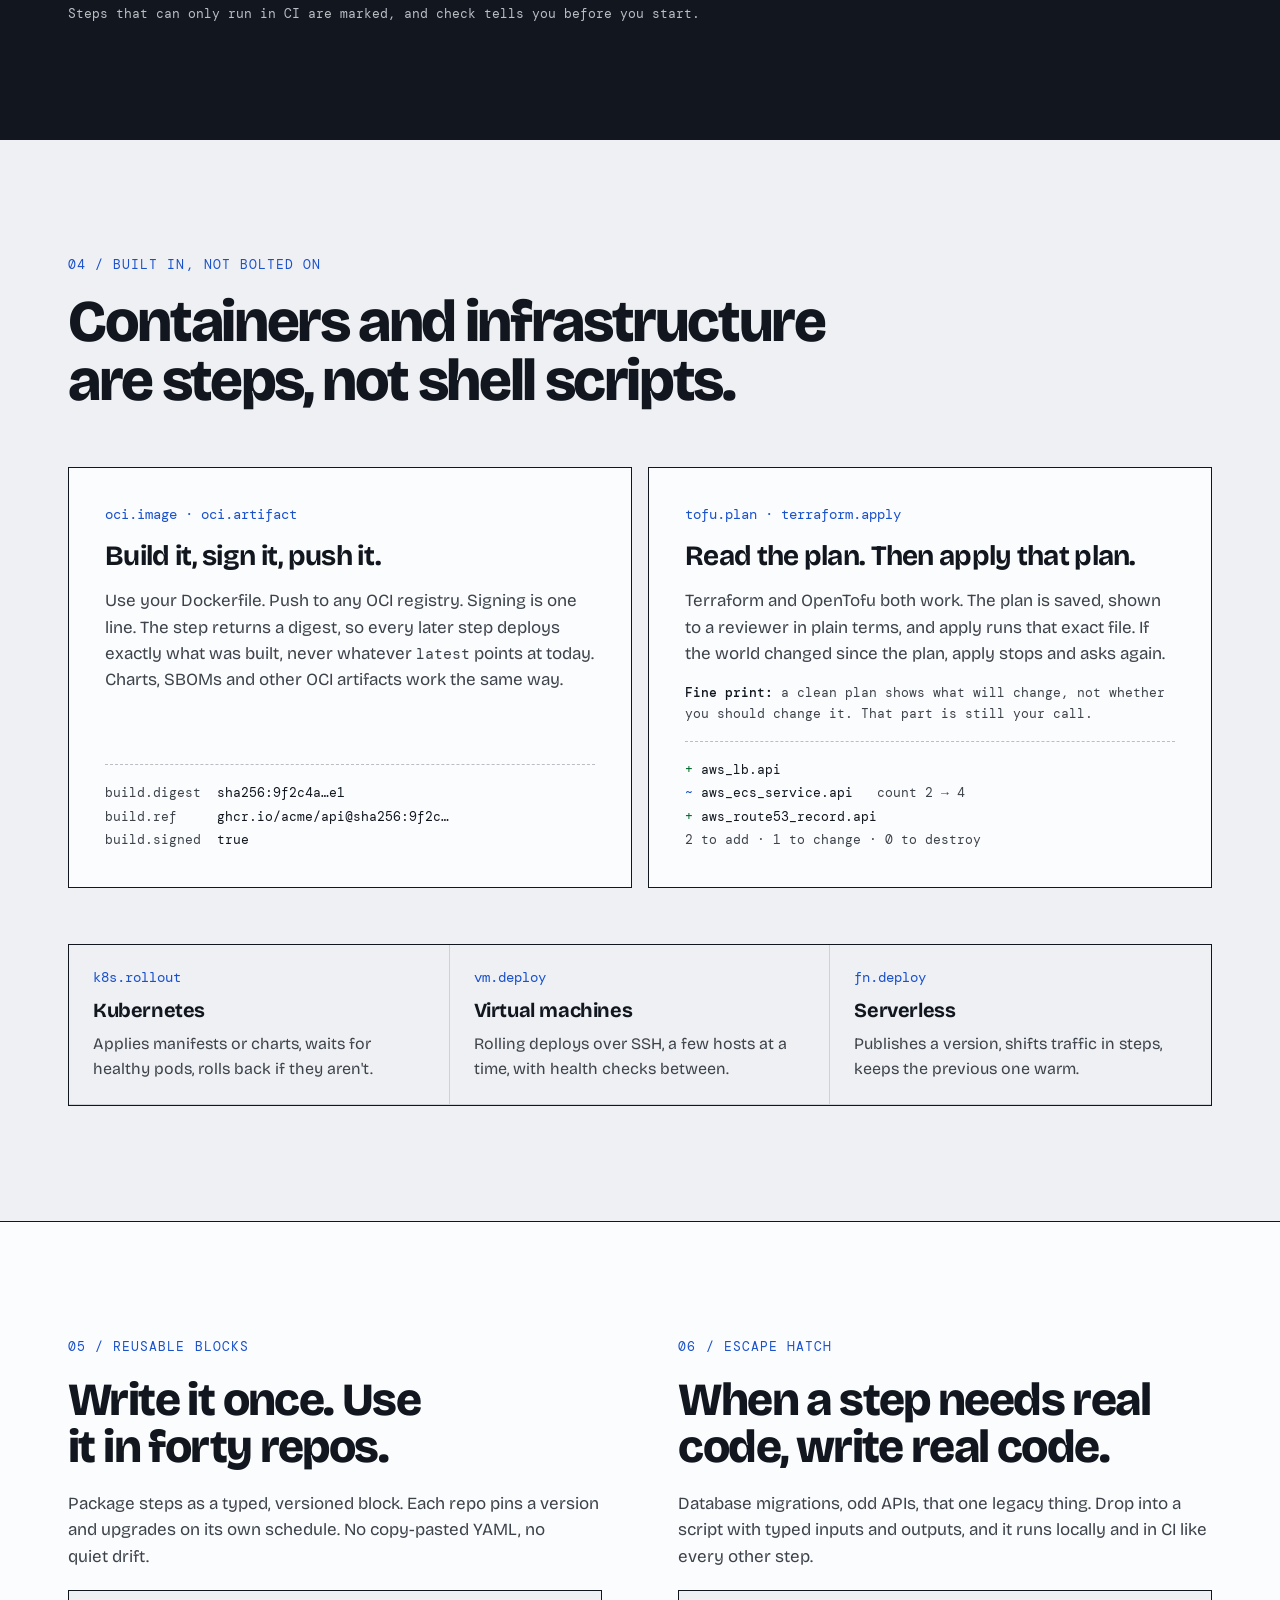
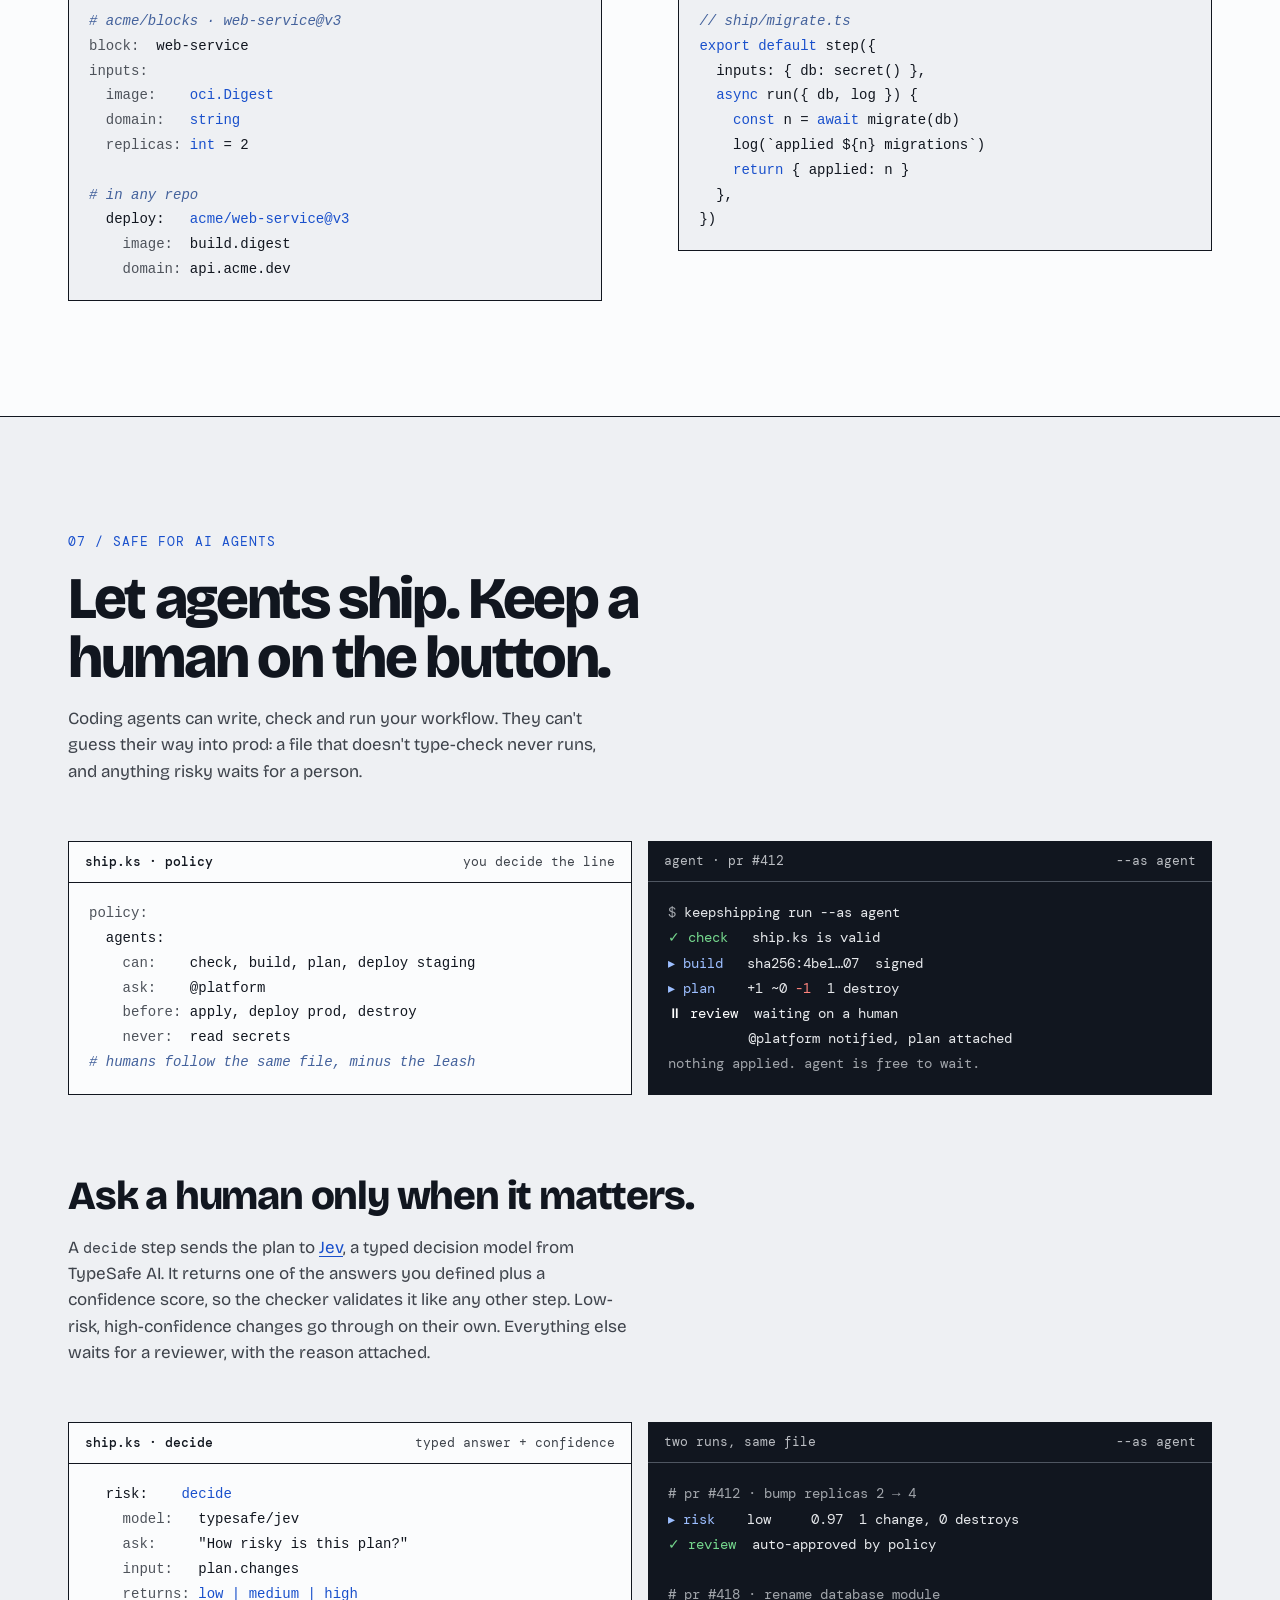
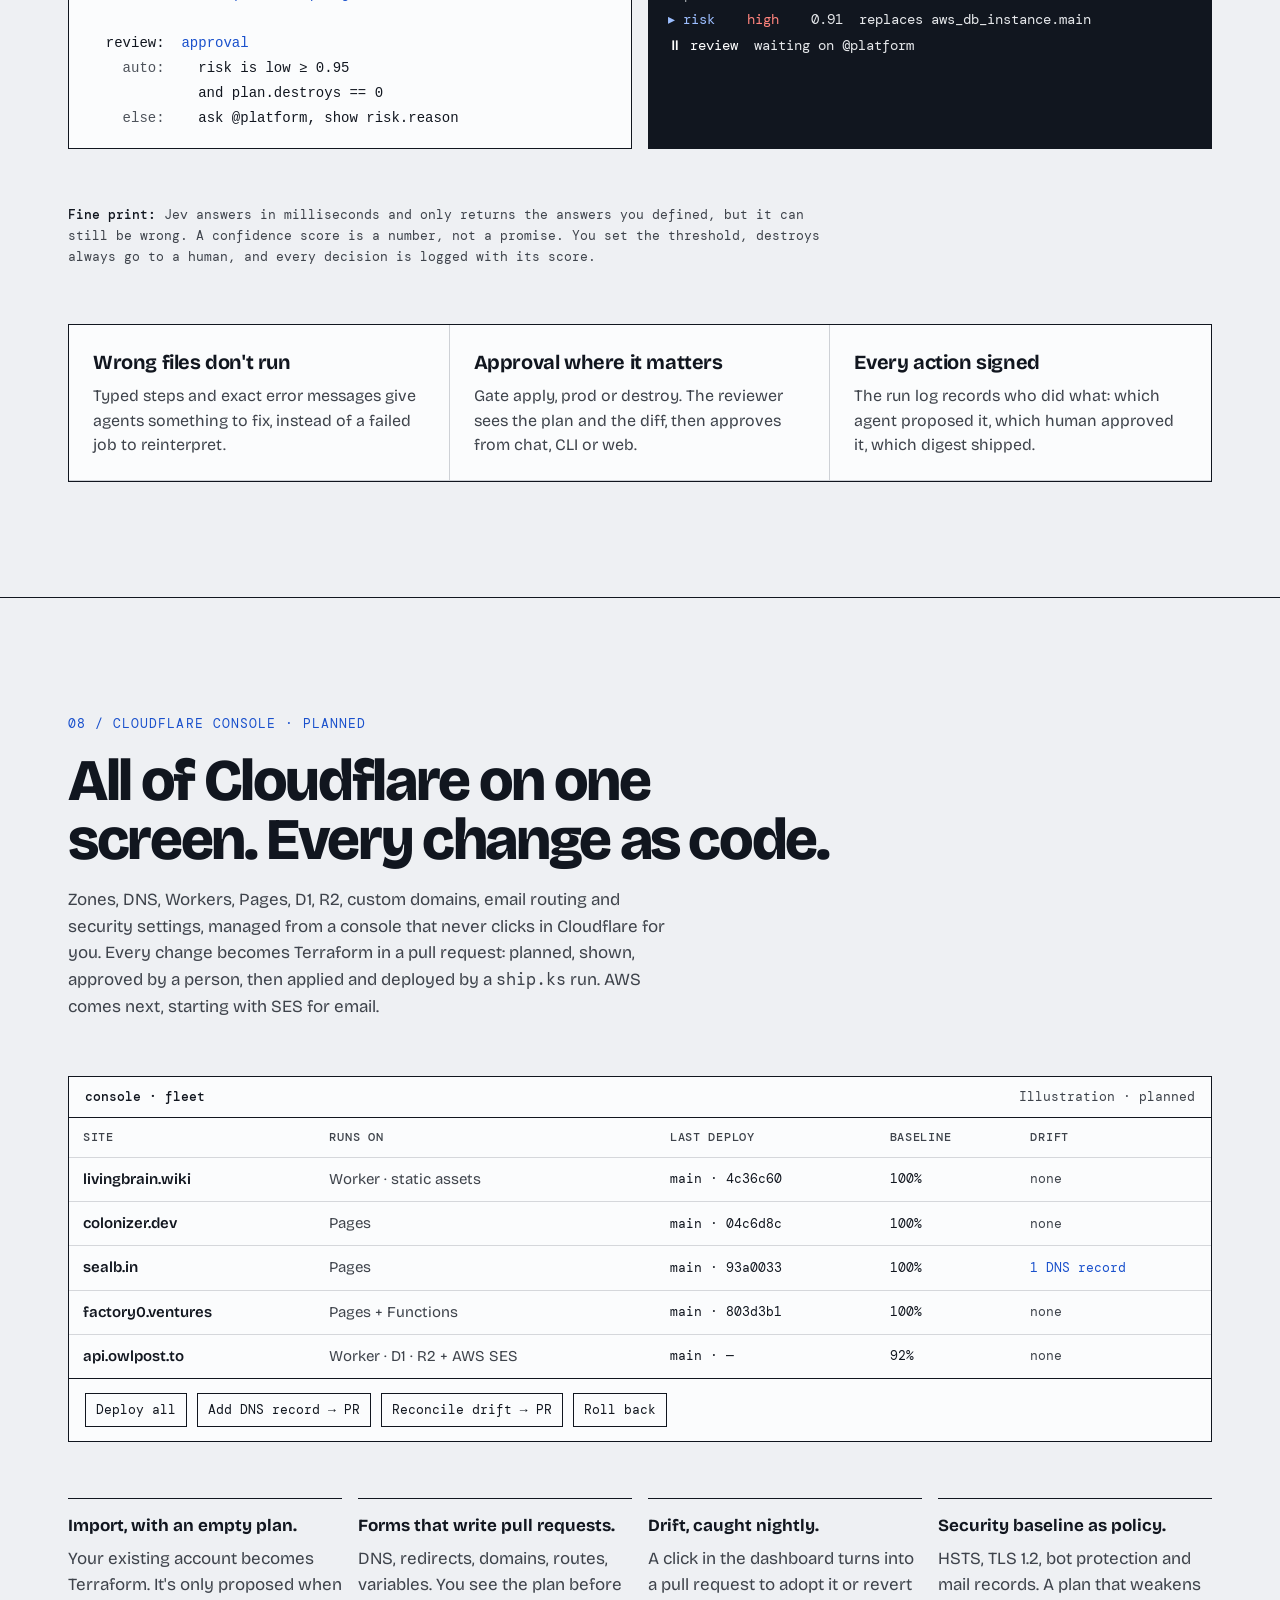
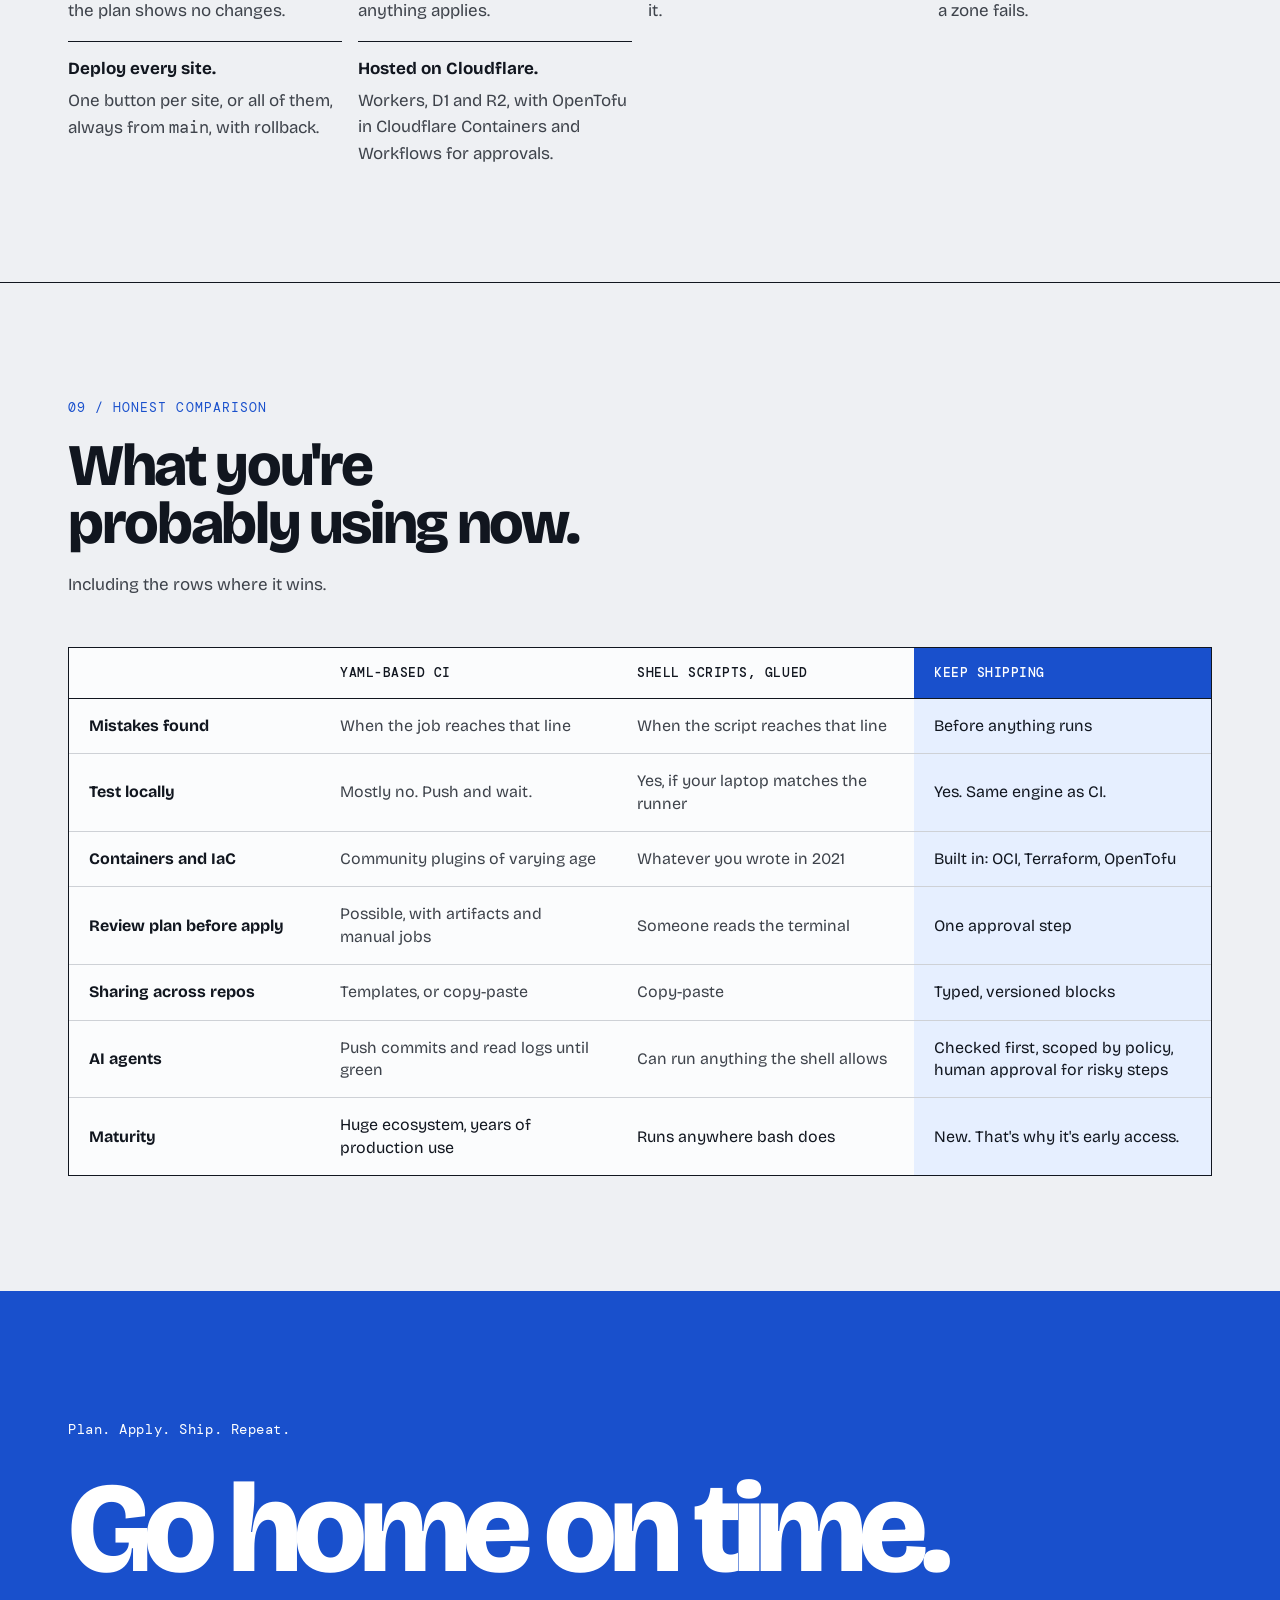
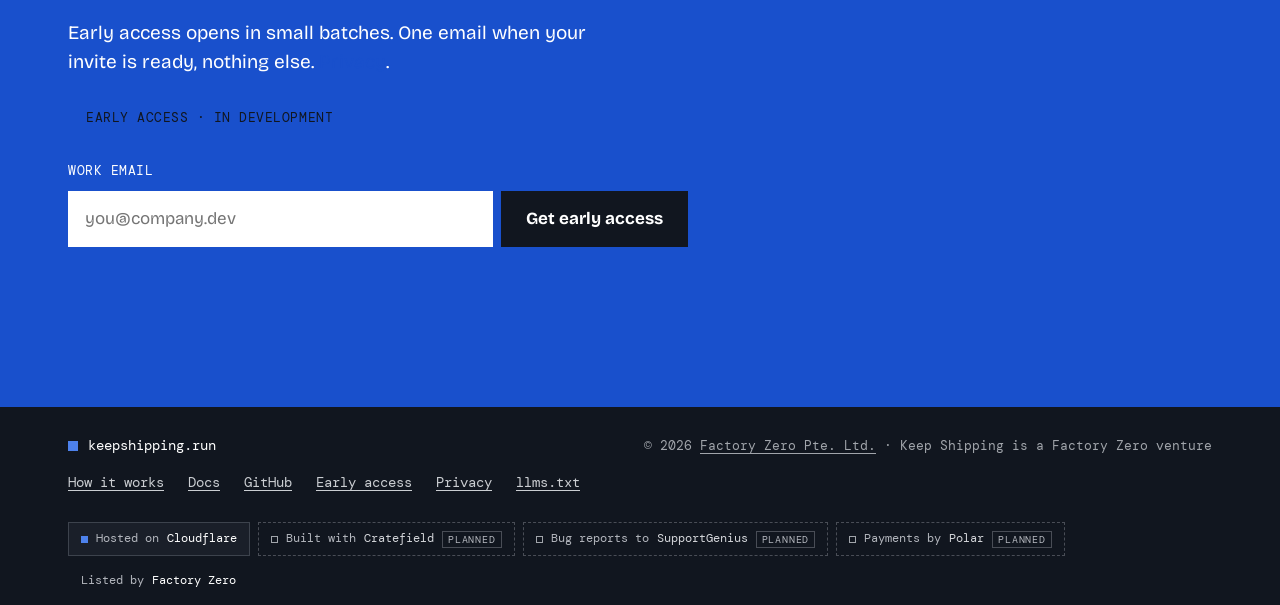
==== commit 9ed69bb9: "Point the GitHub CTA and /source at the public harness repo (closes #6) Co-Authored-By: Claude Opus " ====
--- a/index.html
+++ b/index.html
@@ -75,7 +75,7 @@
 
           <div style="display:flex;flex-wrap:wrap;gap:24px;font-family:'DM Mono',monospace;font-size:15px">
             <a href="#how">See how it works →</a>
-            <a href="https://github.com/Keep-Shipping">Follow on GitHub →</a>
+            <a href="https://github.com/Keep-Shipping/harness">Star on GitHub →</a>
           </div>
         </div>
 
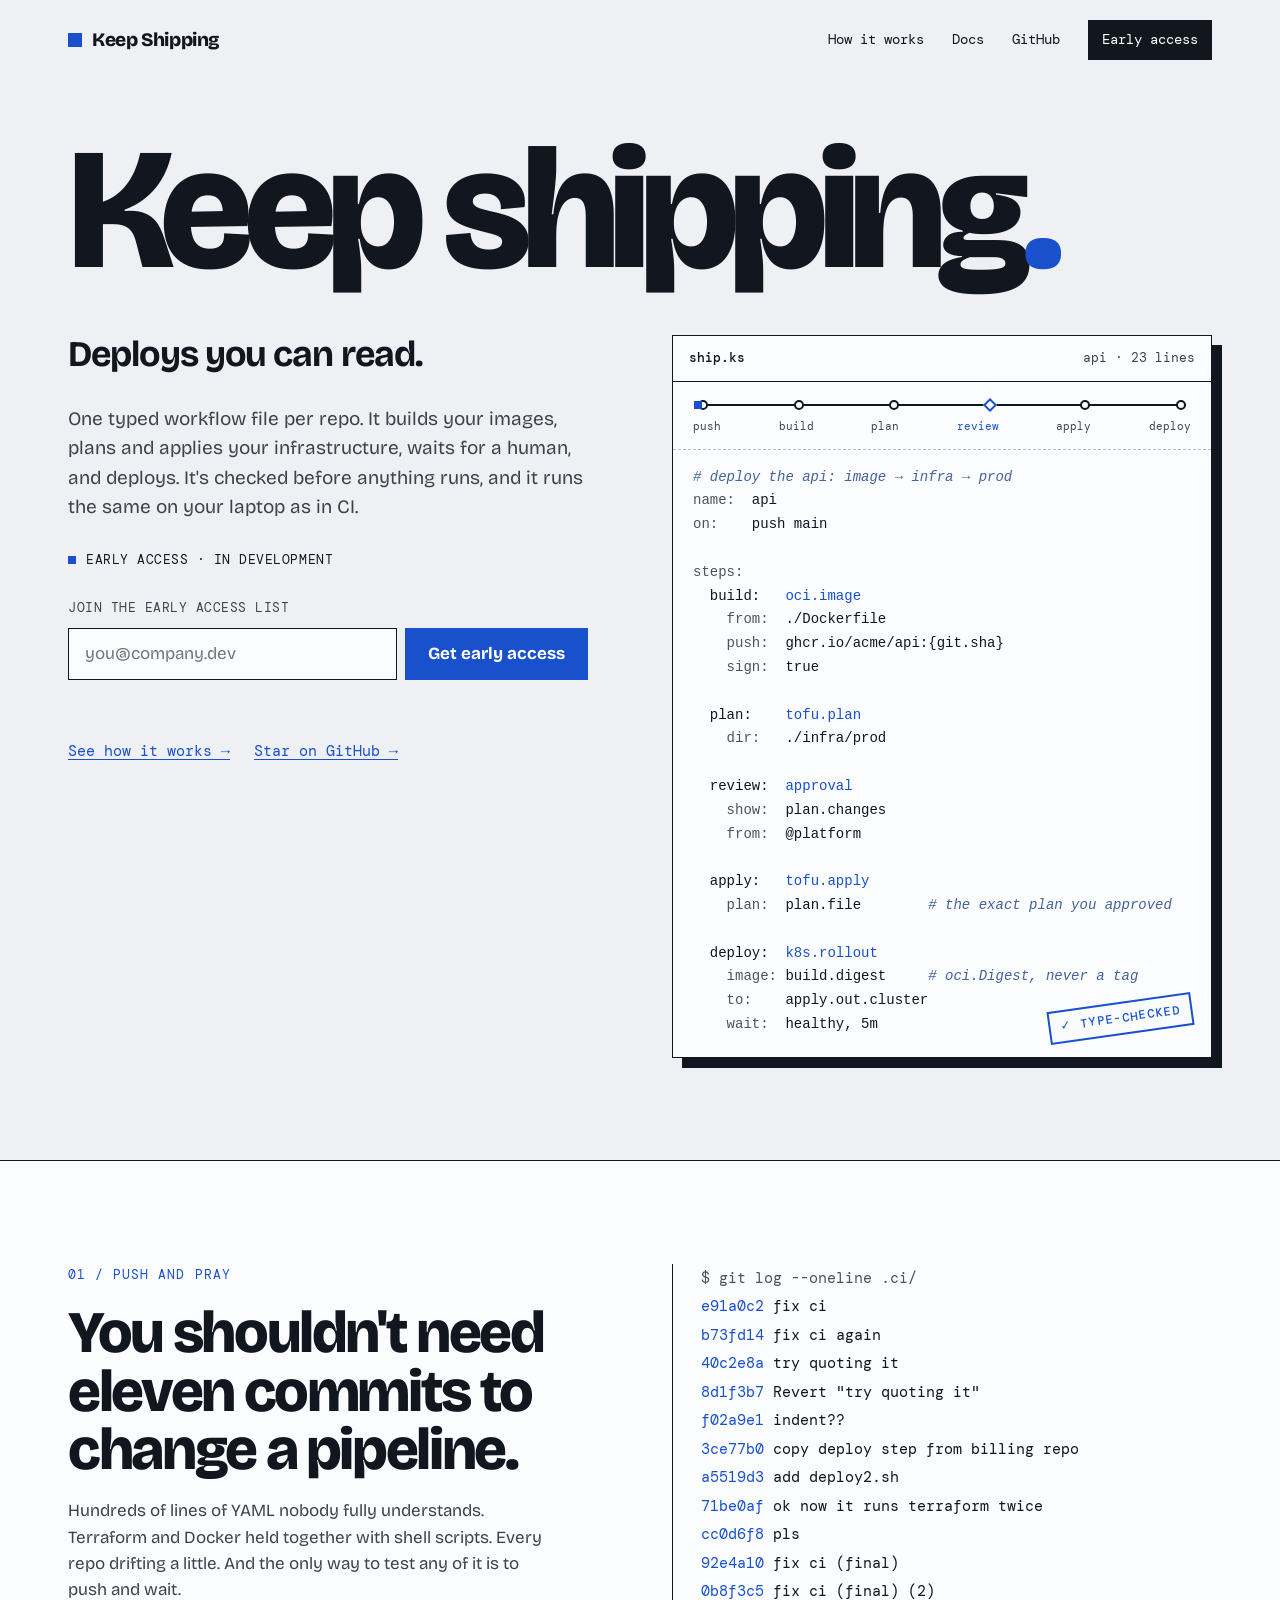
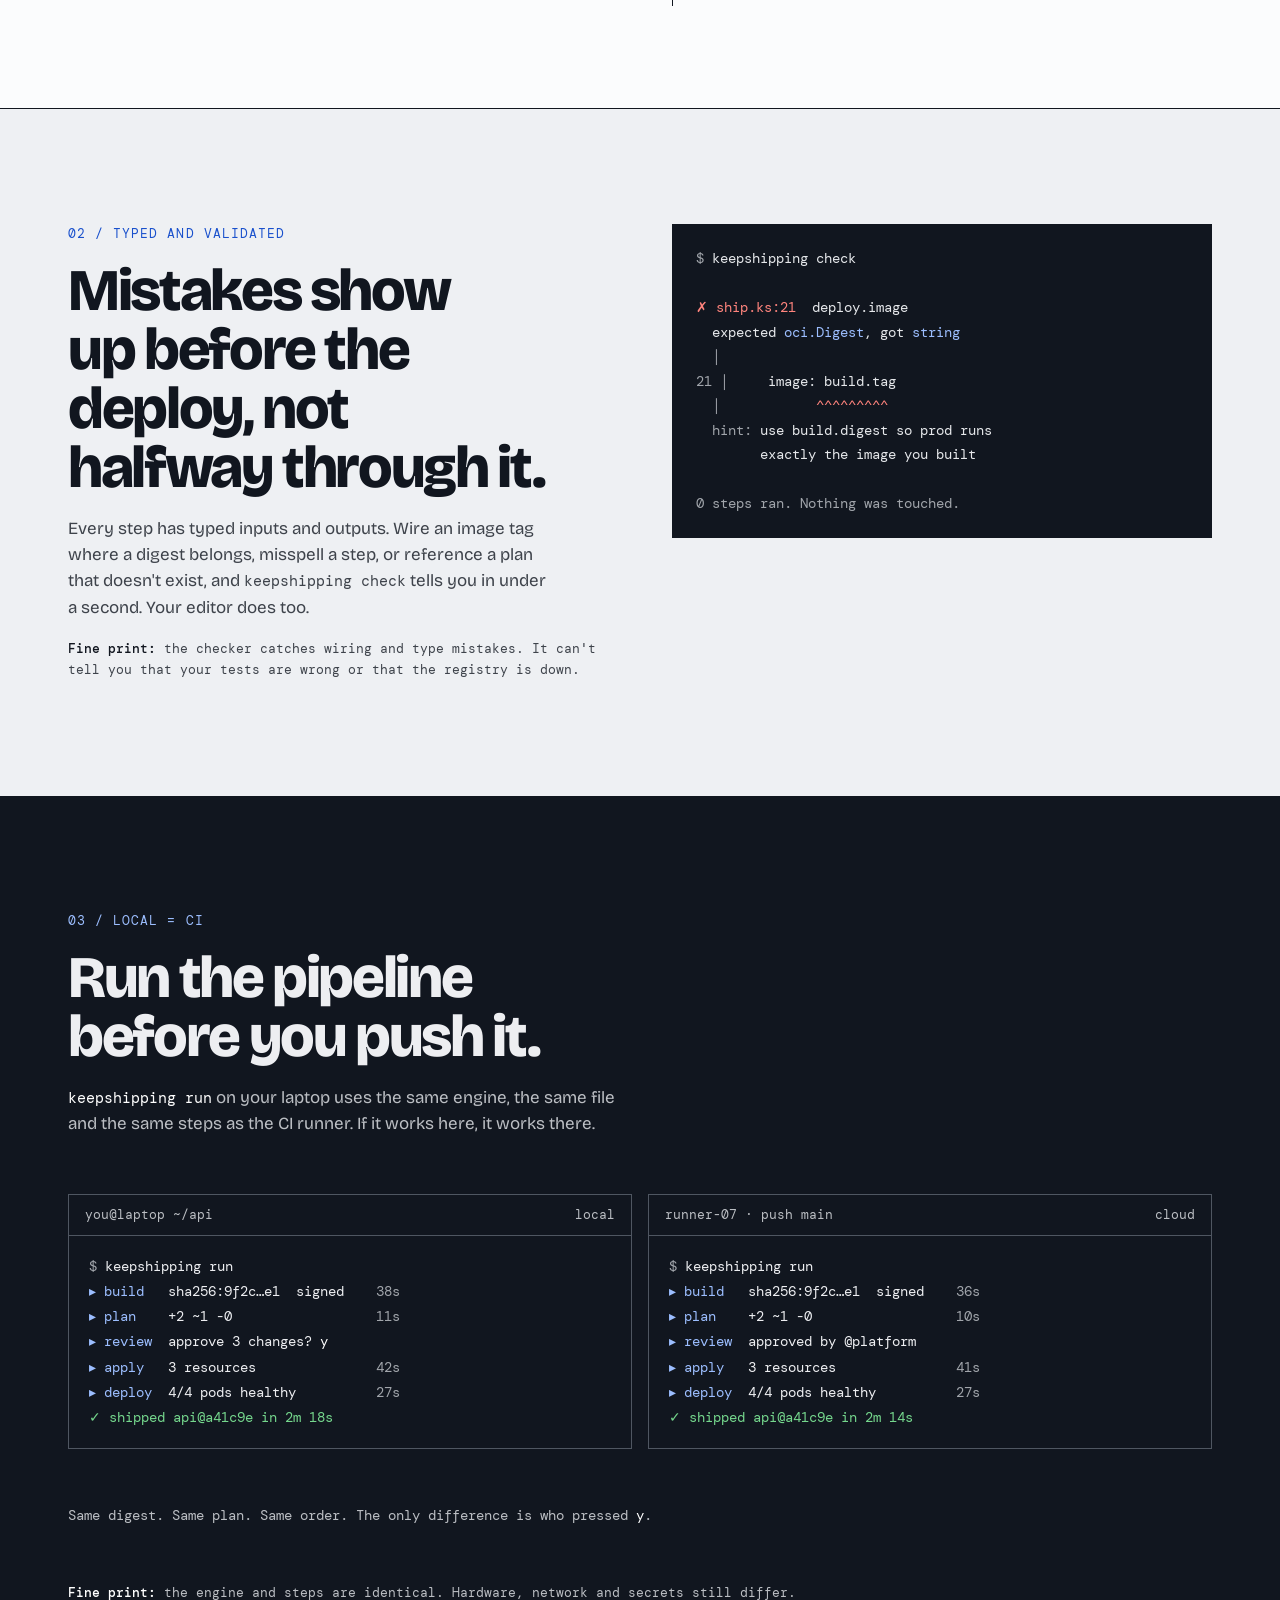
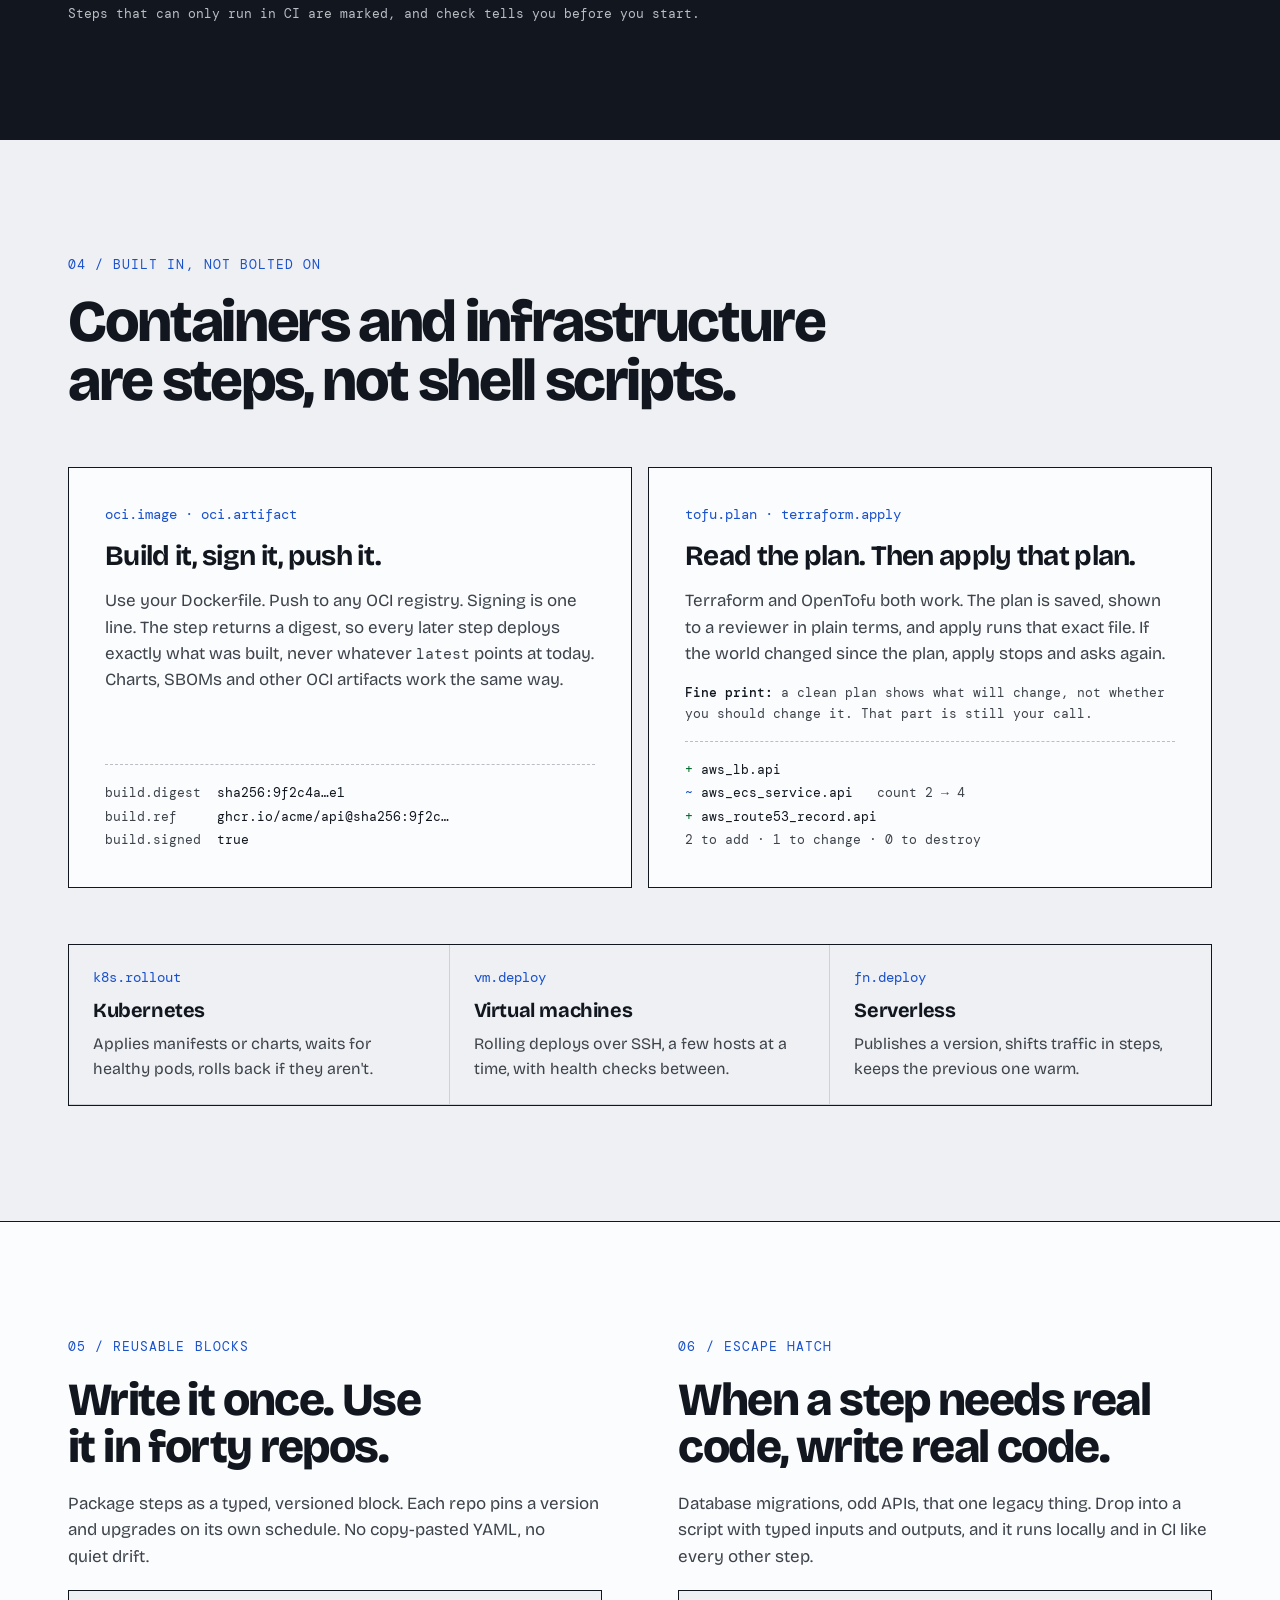
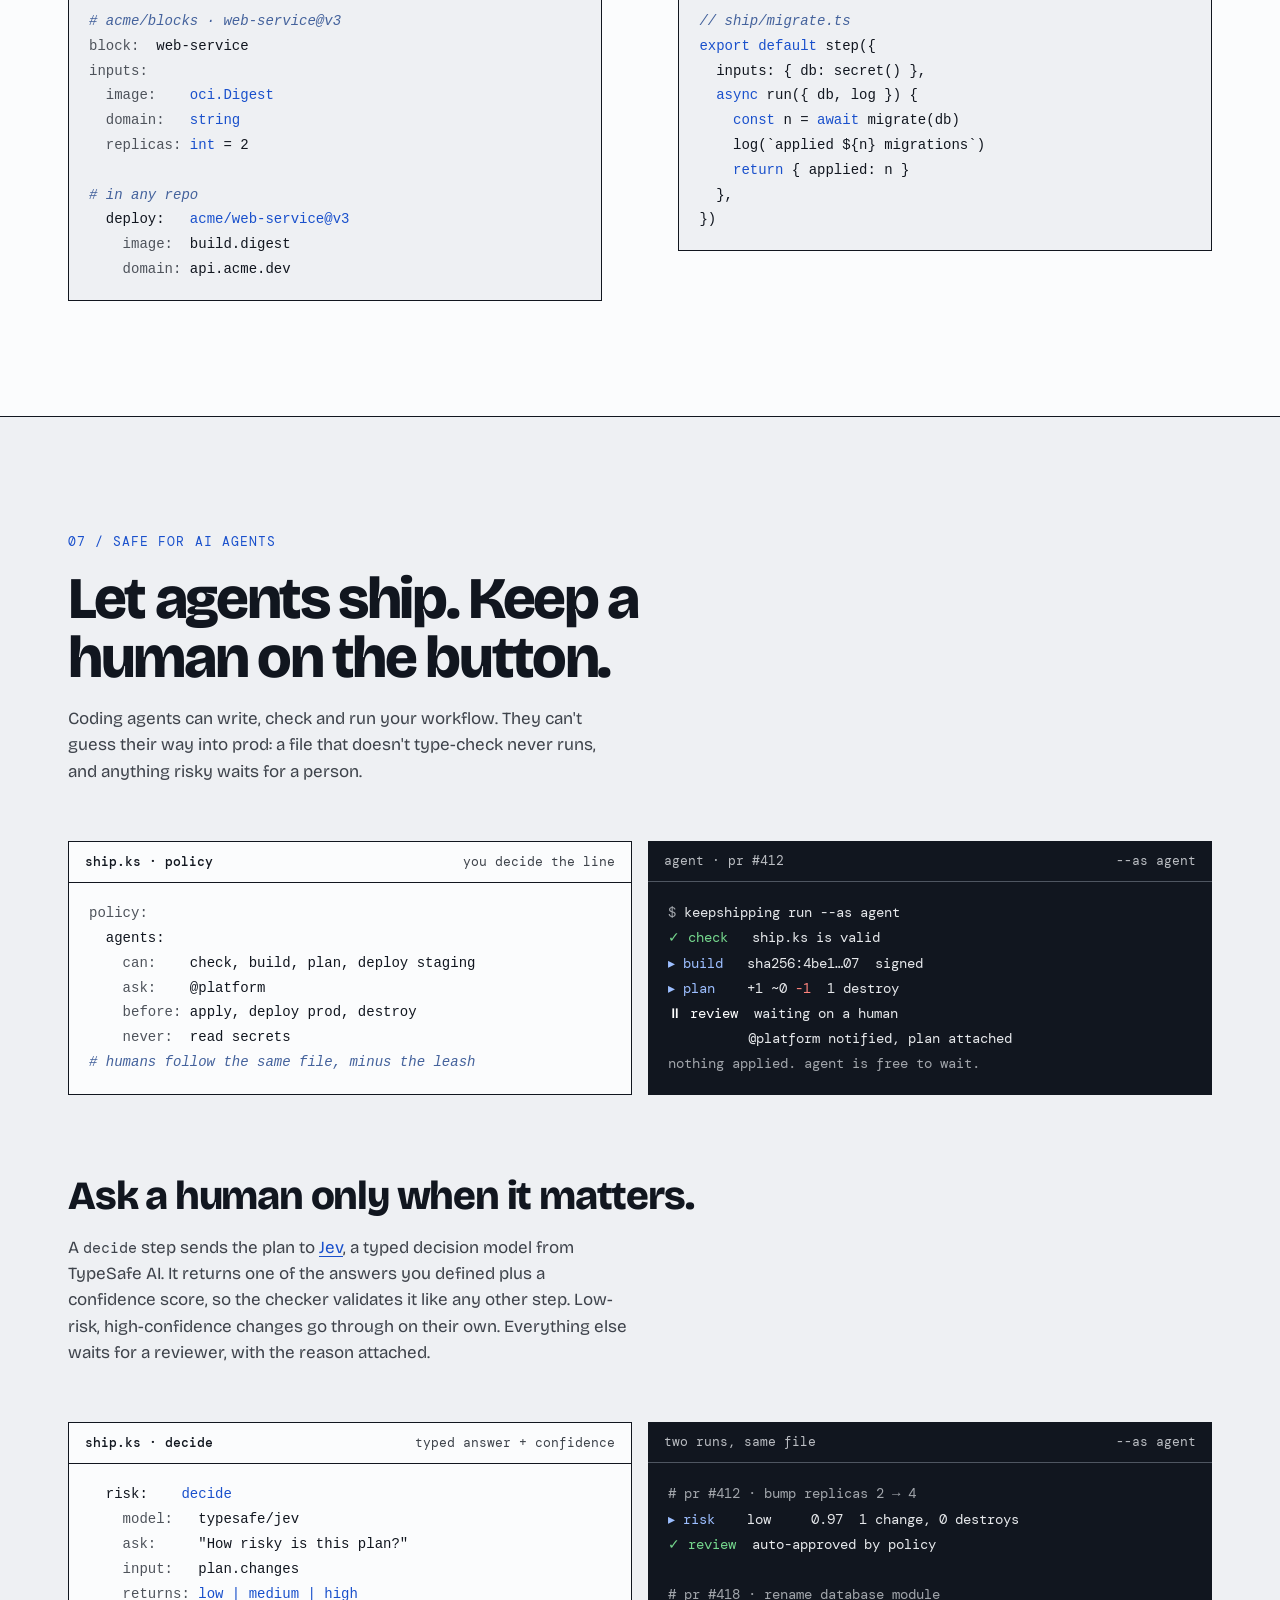
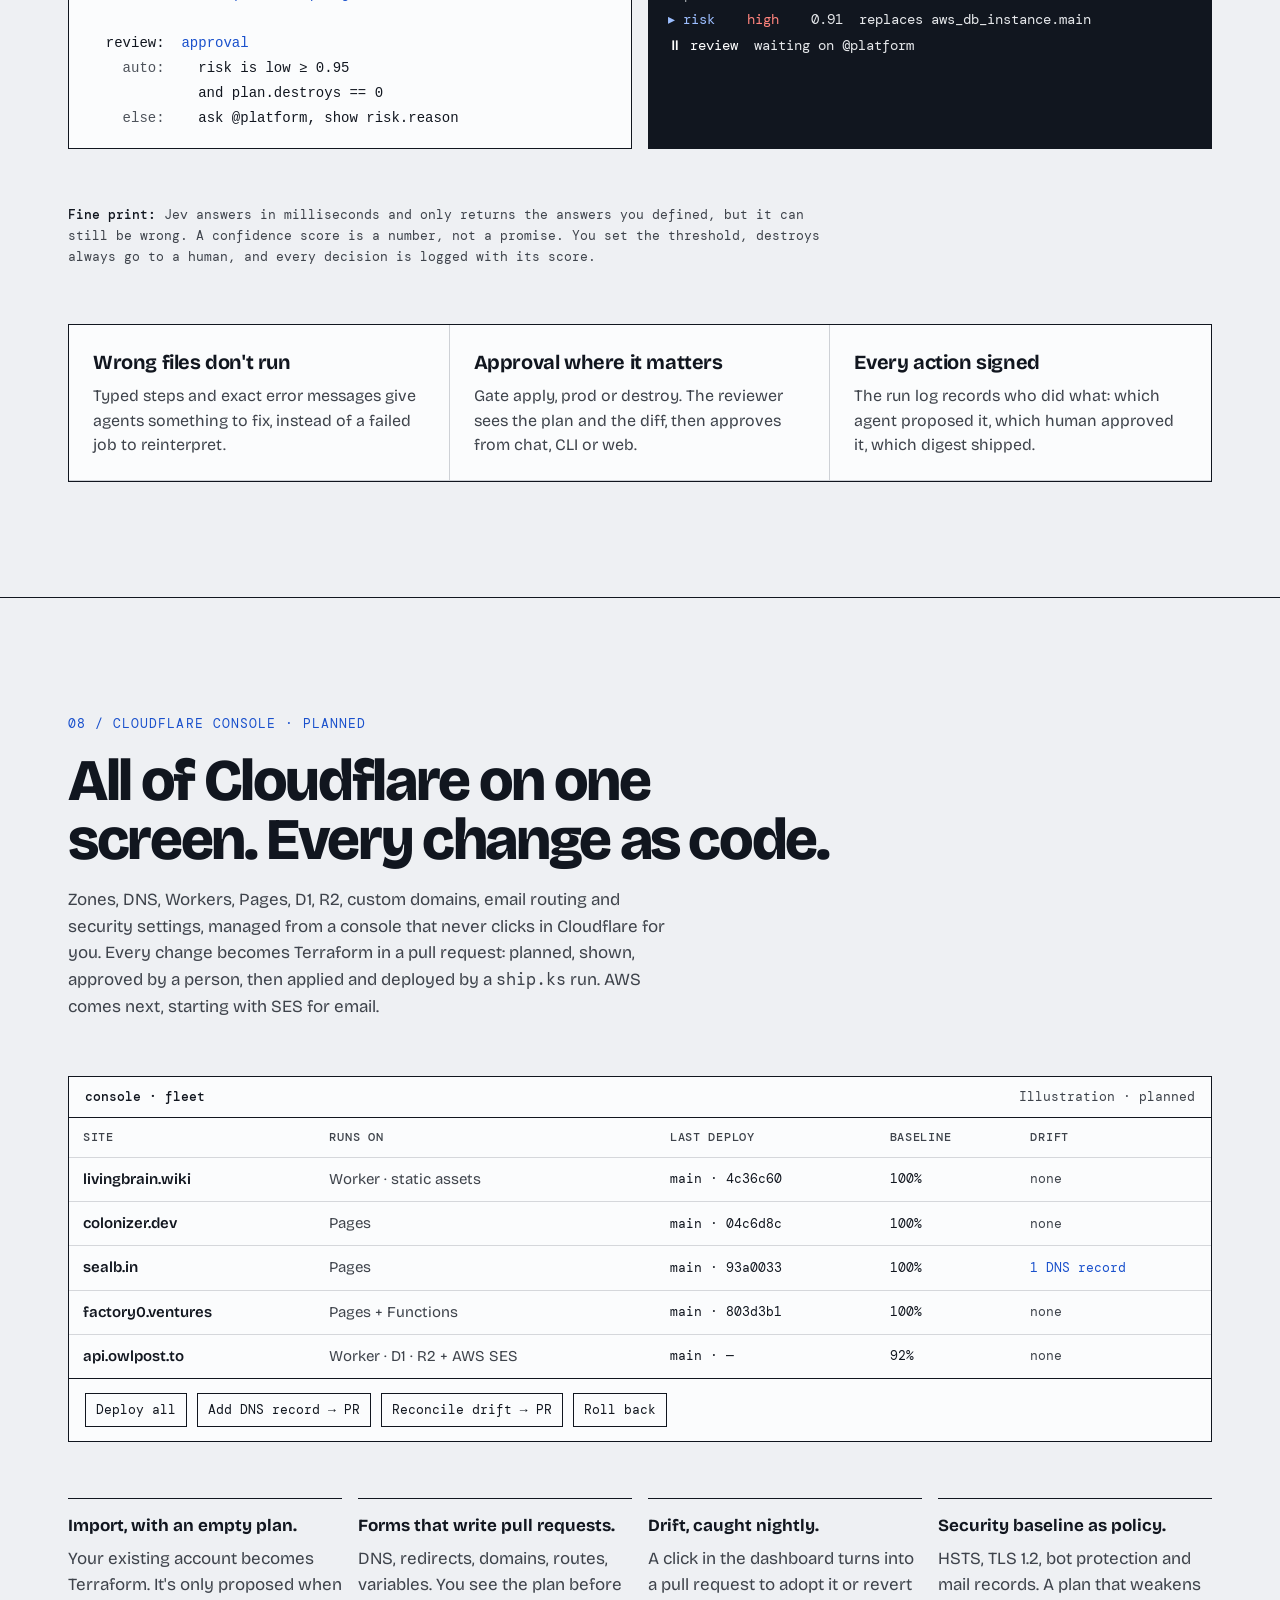
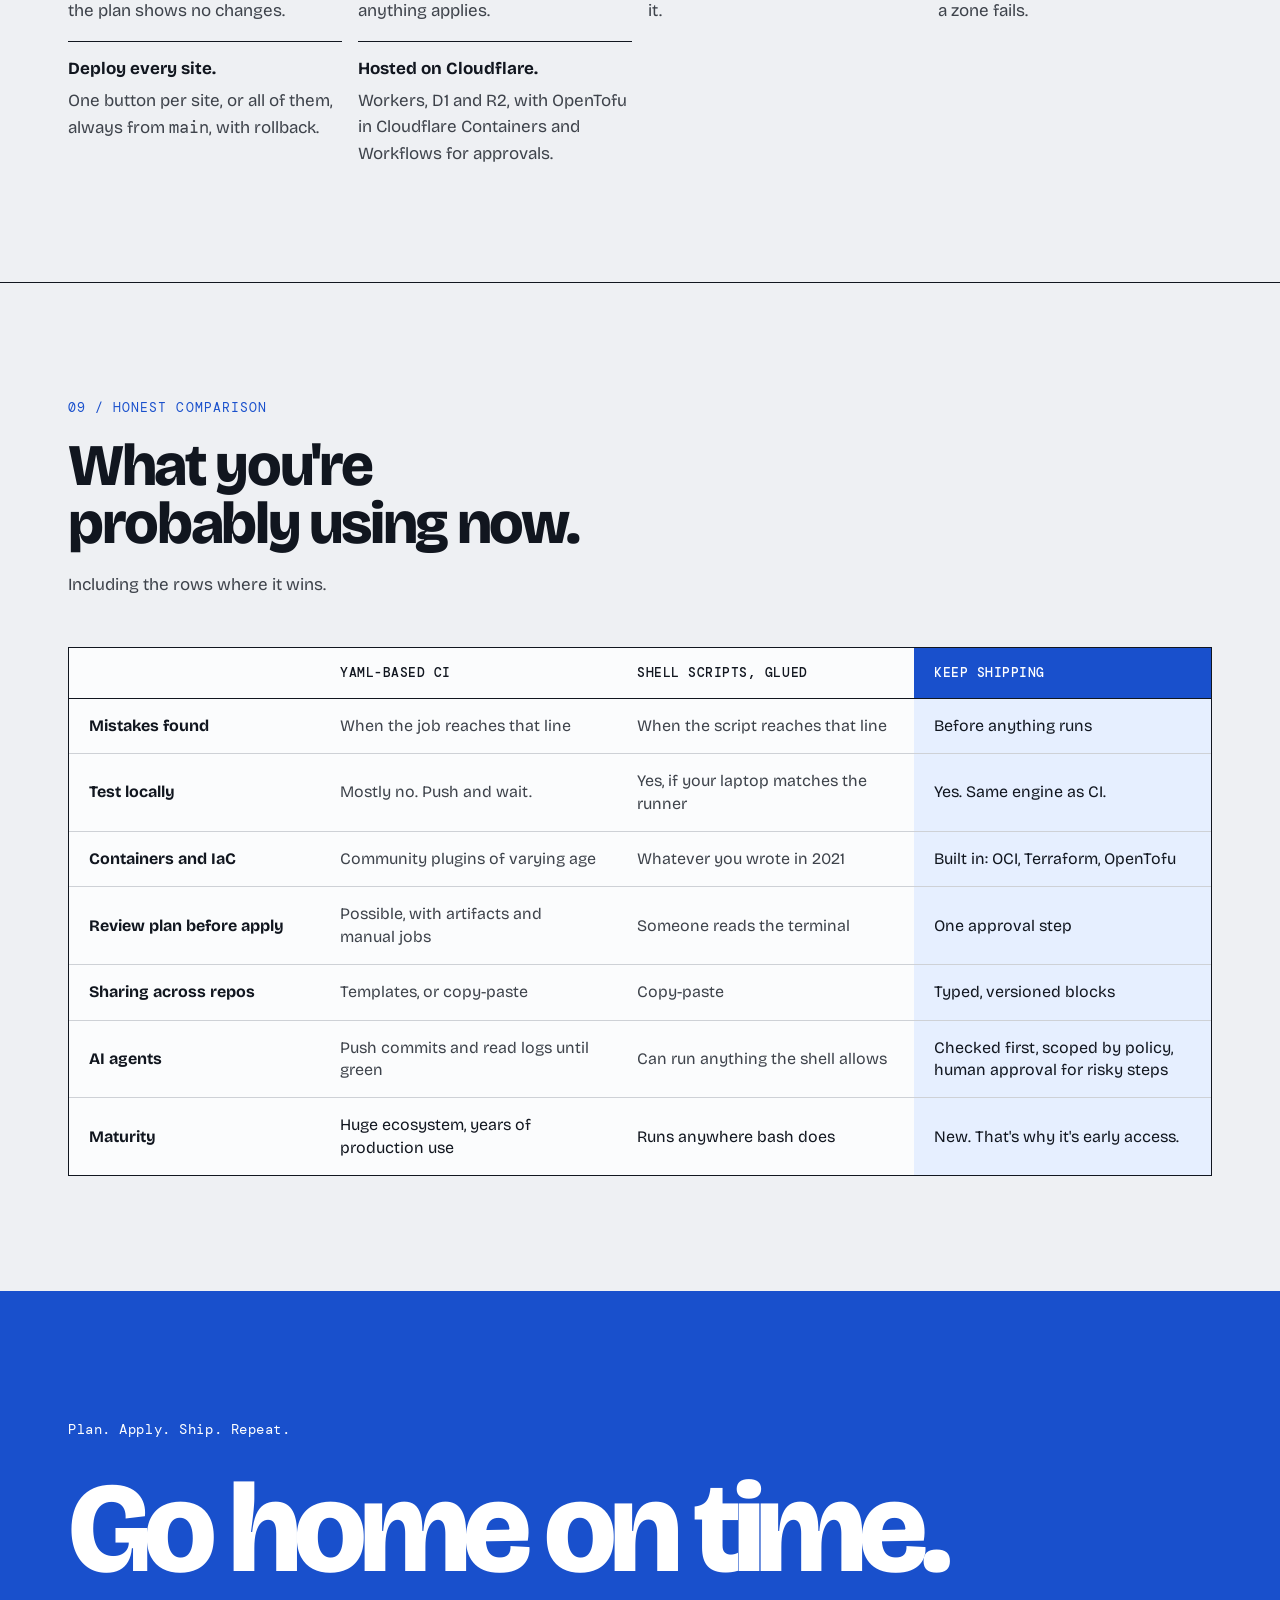
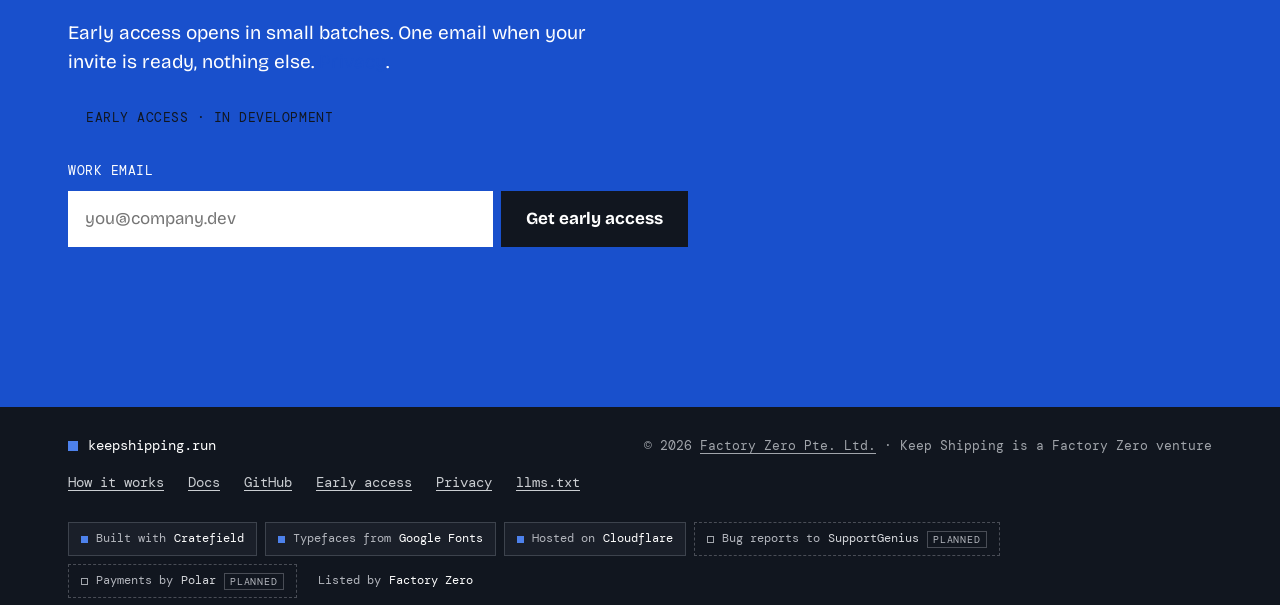
==== commit 14d5ba76: "Factory Zero components: bring up to date Colonizer session 1f743ba6  Co-Authored-By: Colonizer Sett" ====
--- a/index.html
+++ b/index.html
@@ -512,8 +512,9 @@
     </div>
     <!-- built-with:start -->
     <ul class="built-with" aria-label="Built with">
+      <li class="bw"><span class="bw__role">Built with</span> <a class="bw__name" href="https://cratefield.com/">Cratefield</a></li>
+      <li class="bw"><span class="bw__role">Typefaces from</span> <a class="bw__name" href="https://fonts.google.com">Google Fonts</a></li>
       <li class="bw"><span class="bw__role">Hosted on</span> <a class="bw__name" href="https://www.cloudflare.com">Cloudflare</a></li>
-      <li class="bw bw--planned"><span class="bw__role">Built with</span> <a class="bw__name" href="https://cratefield.com/">Cratefield</a> <span class="bw__tag"><span class="bw__paren">(</span>planned<span class="bw__paren">)</span></span></li>
       <li class="bw bw--planned"><span class="bw__role">Bug reports to</span> <a class="bw__name" href="https://supportgeni.us/">SupportGenius</a> <span class="bw__tag"><span class="bw__paren">(</span>planned<span class="bw__paren">)</span></span></li>
       <li class="bw bw--planned"><span class="bw__role">Payments by</span> <a class="bw__name" href="https://polar.sh">Polar</a> <span class="bw__tag"><span class="bw__paren">(</span>planned<span class="bw__paren">)</span></span></li>
       <li class="bw bw--source"><span class="bw__role">Listed by</span> <a class="bw__name" href="https://factory0.ventures/ventures/keep-shipping/">Factory Zero</a></li>
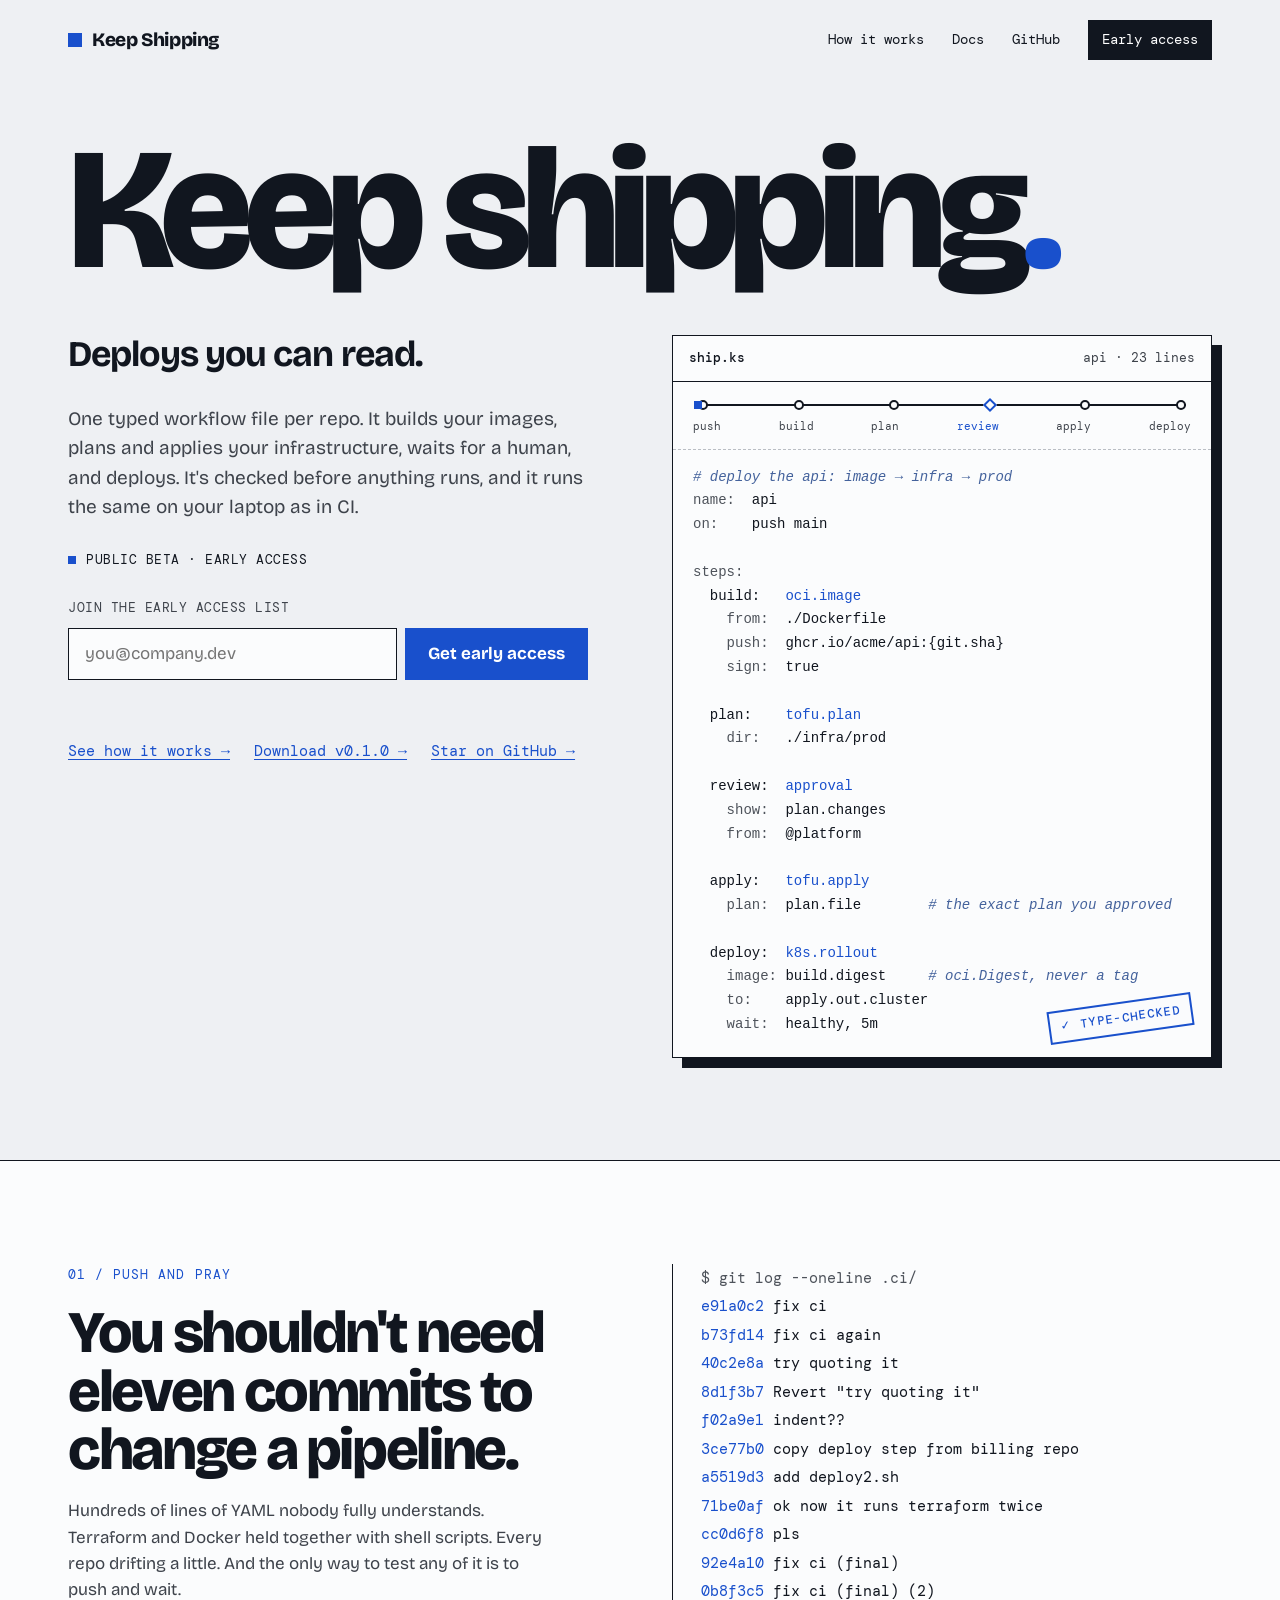
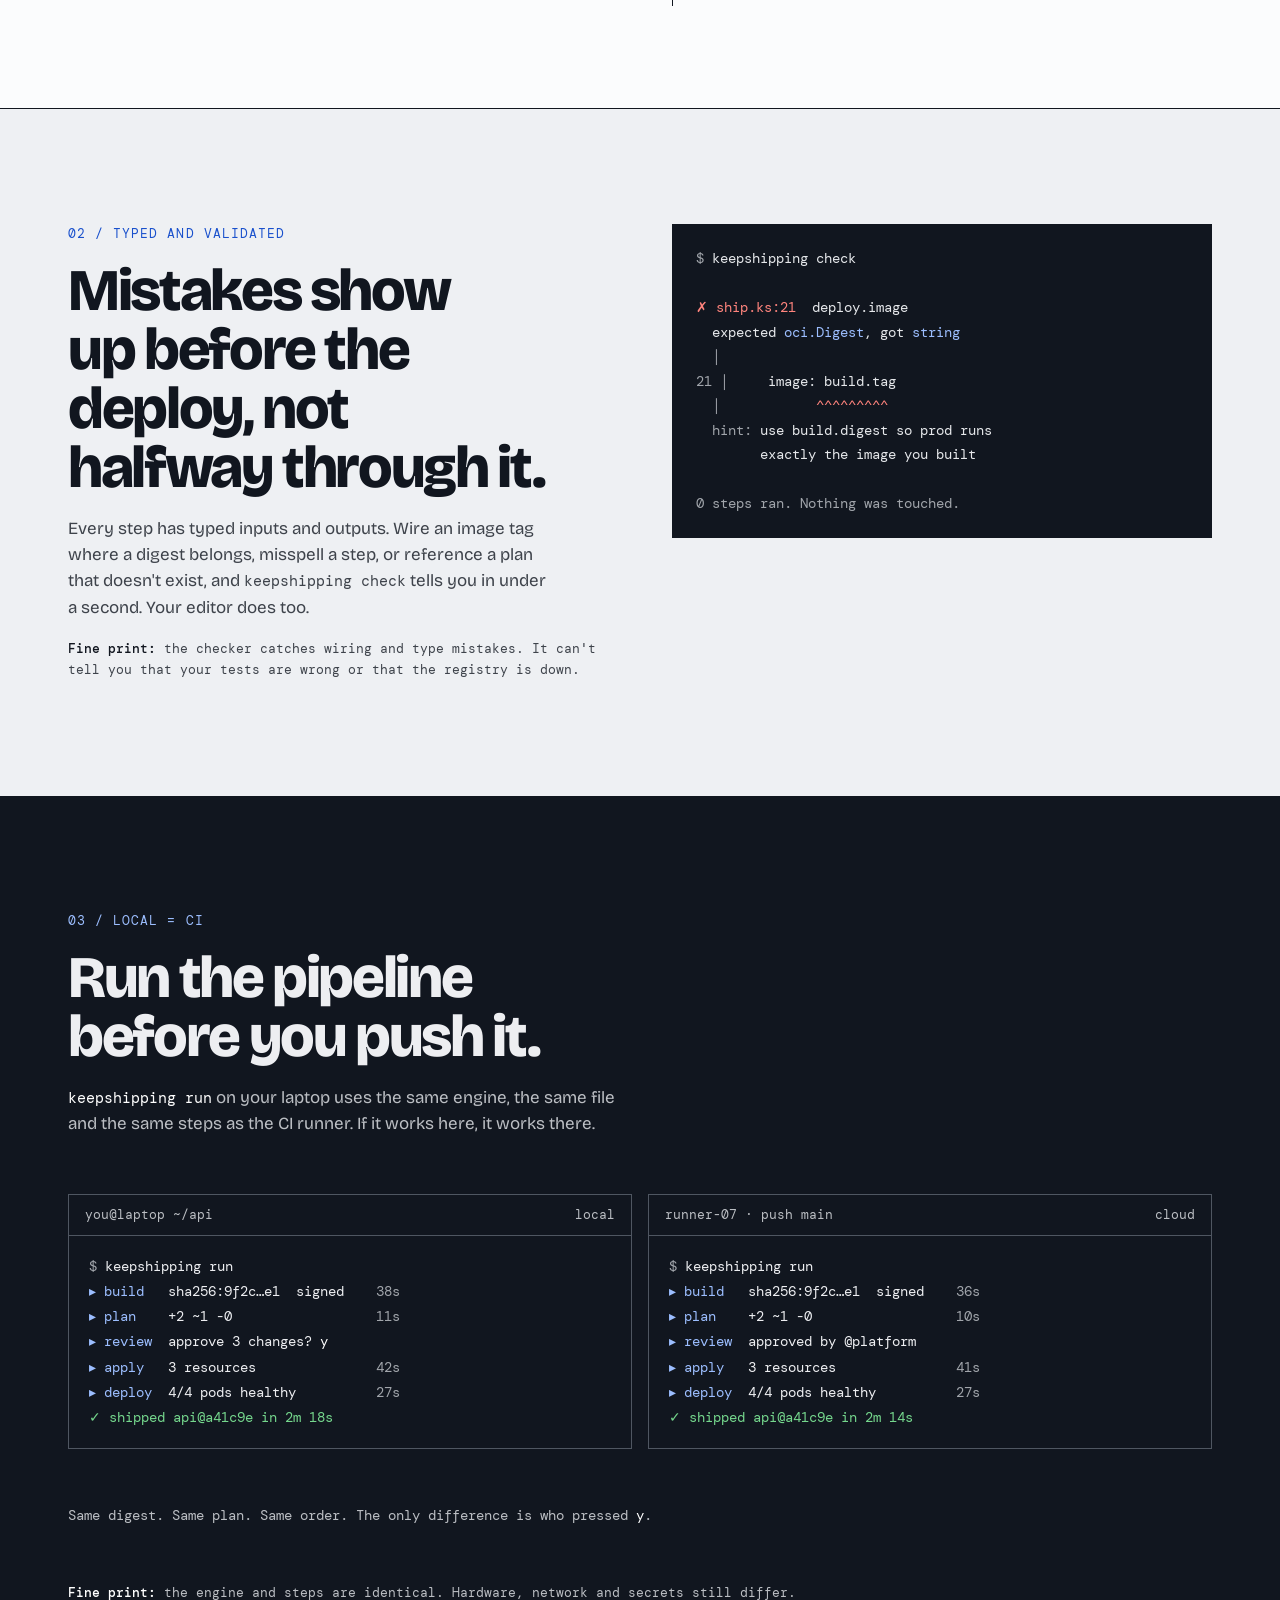
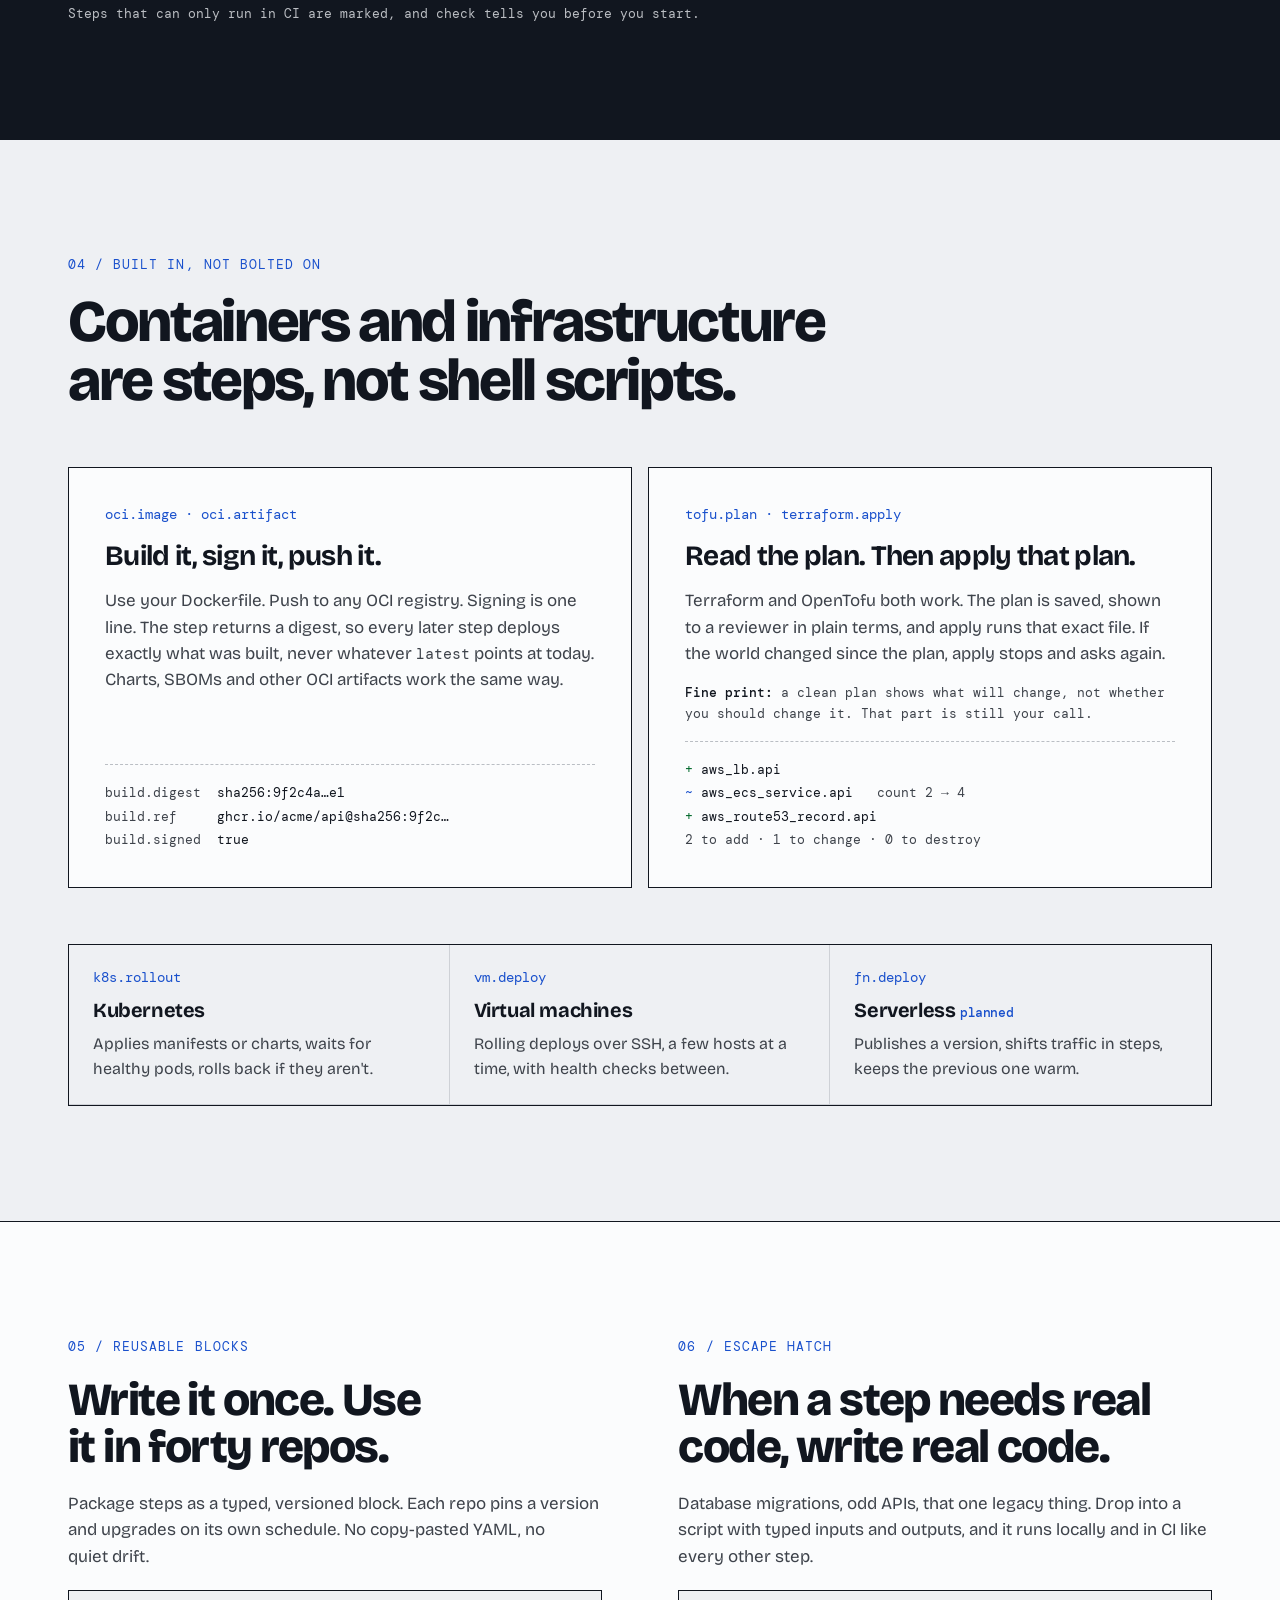
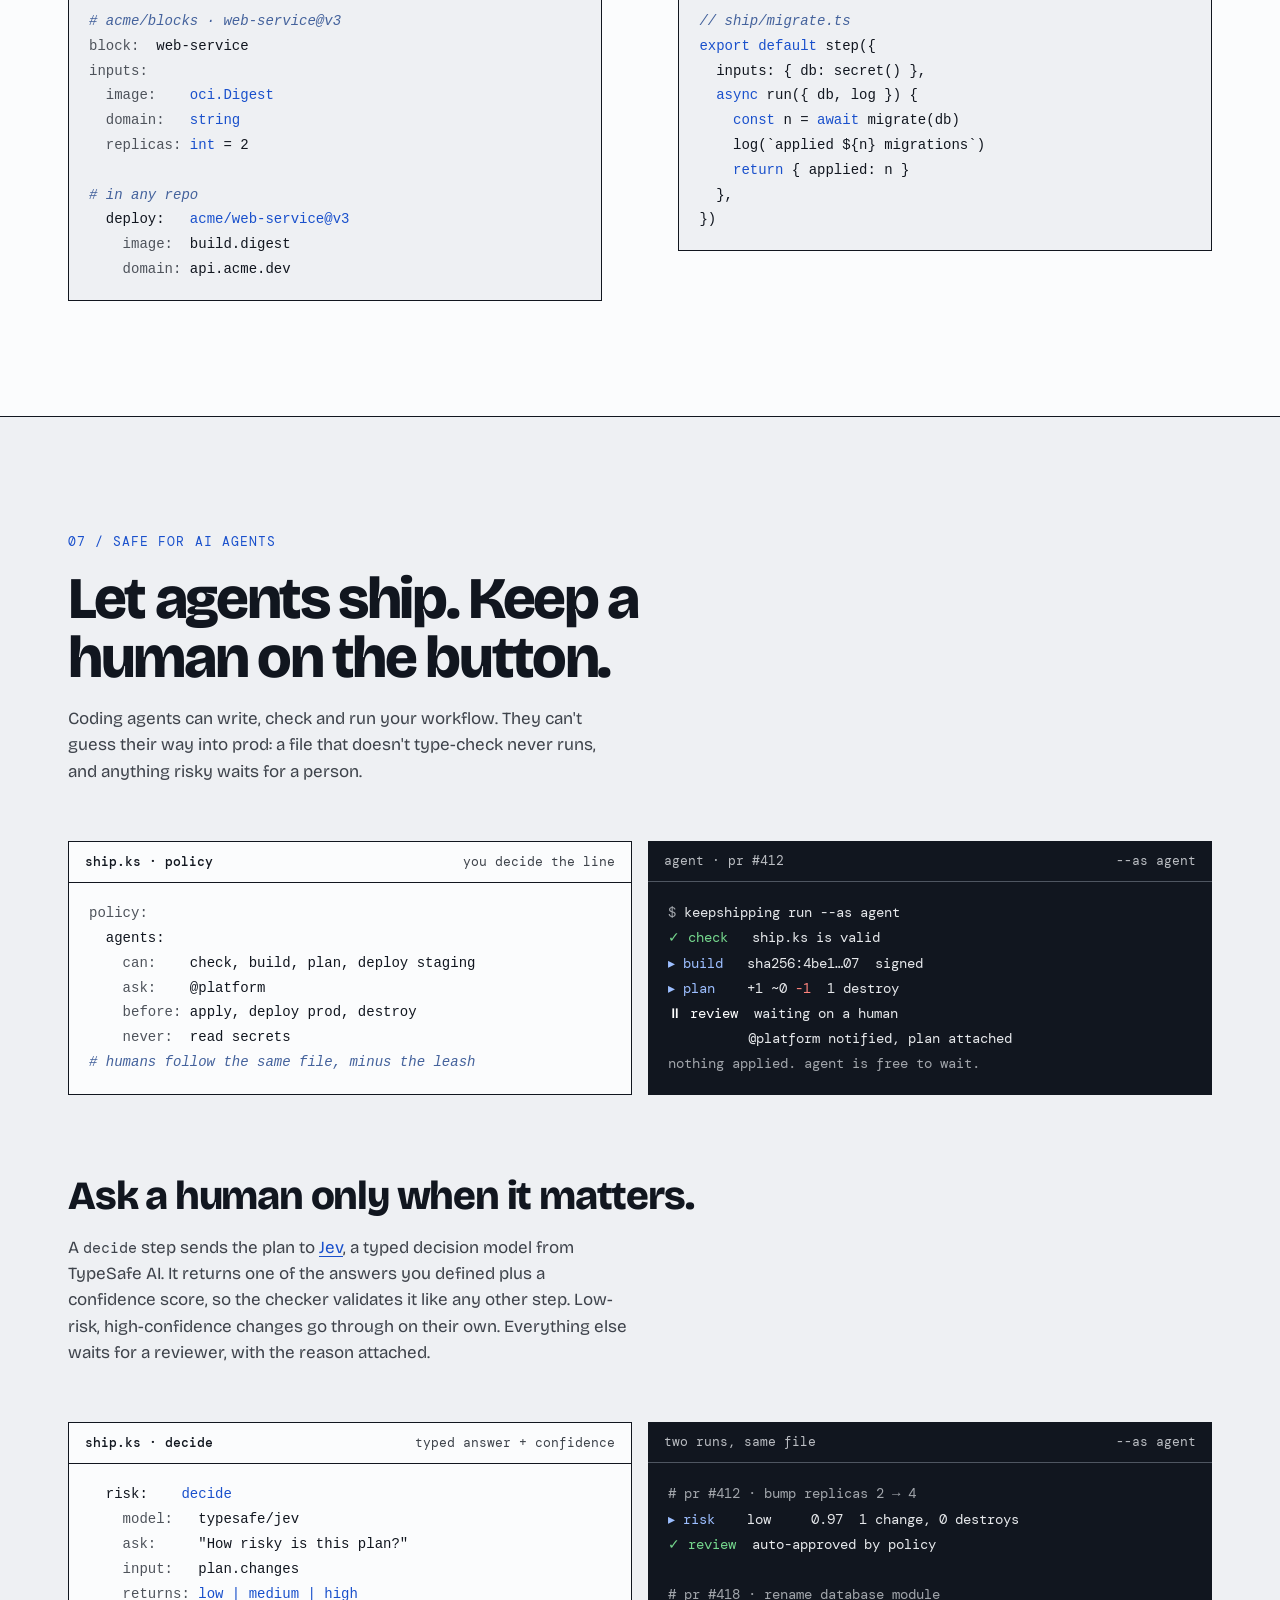
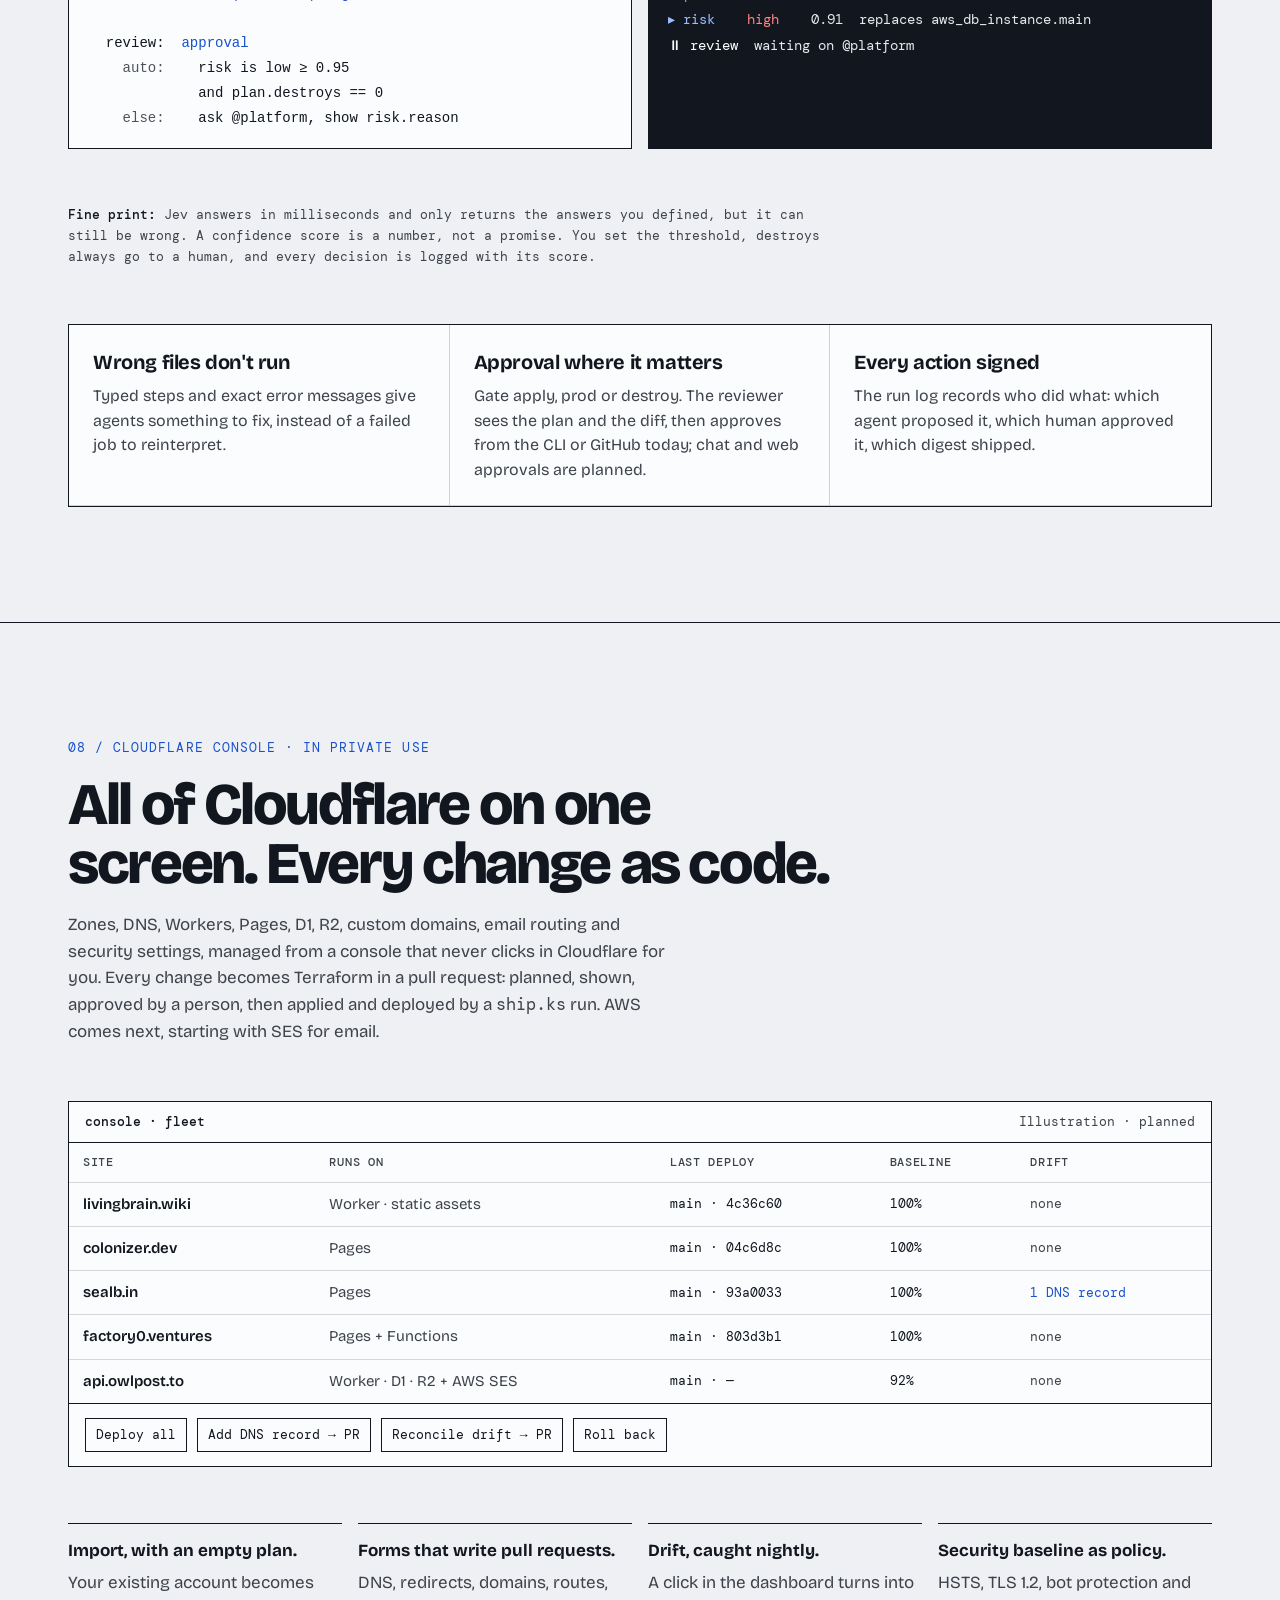
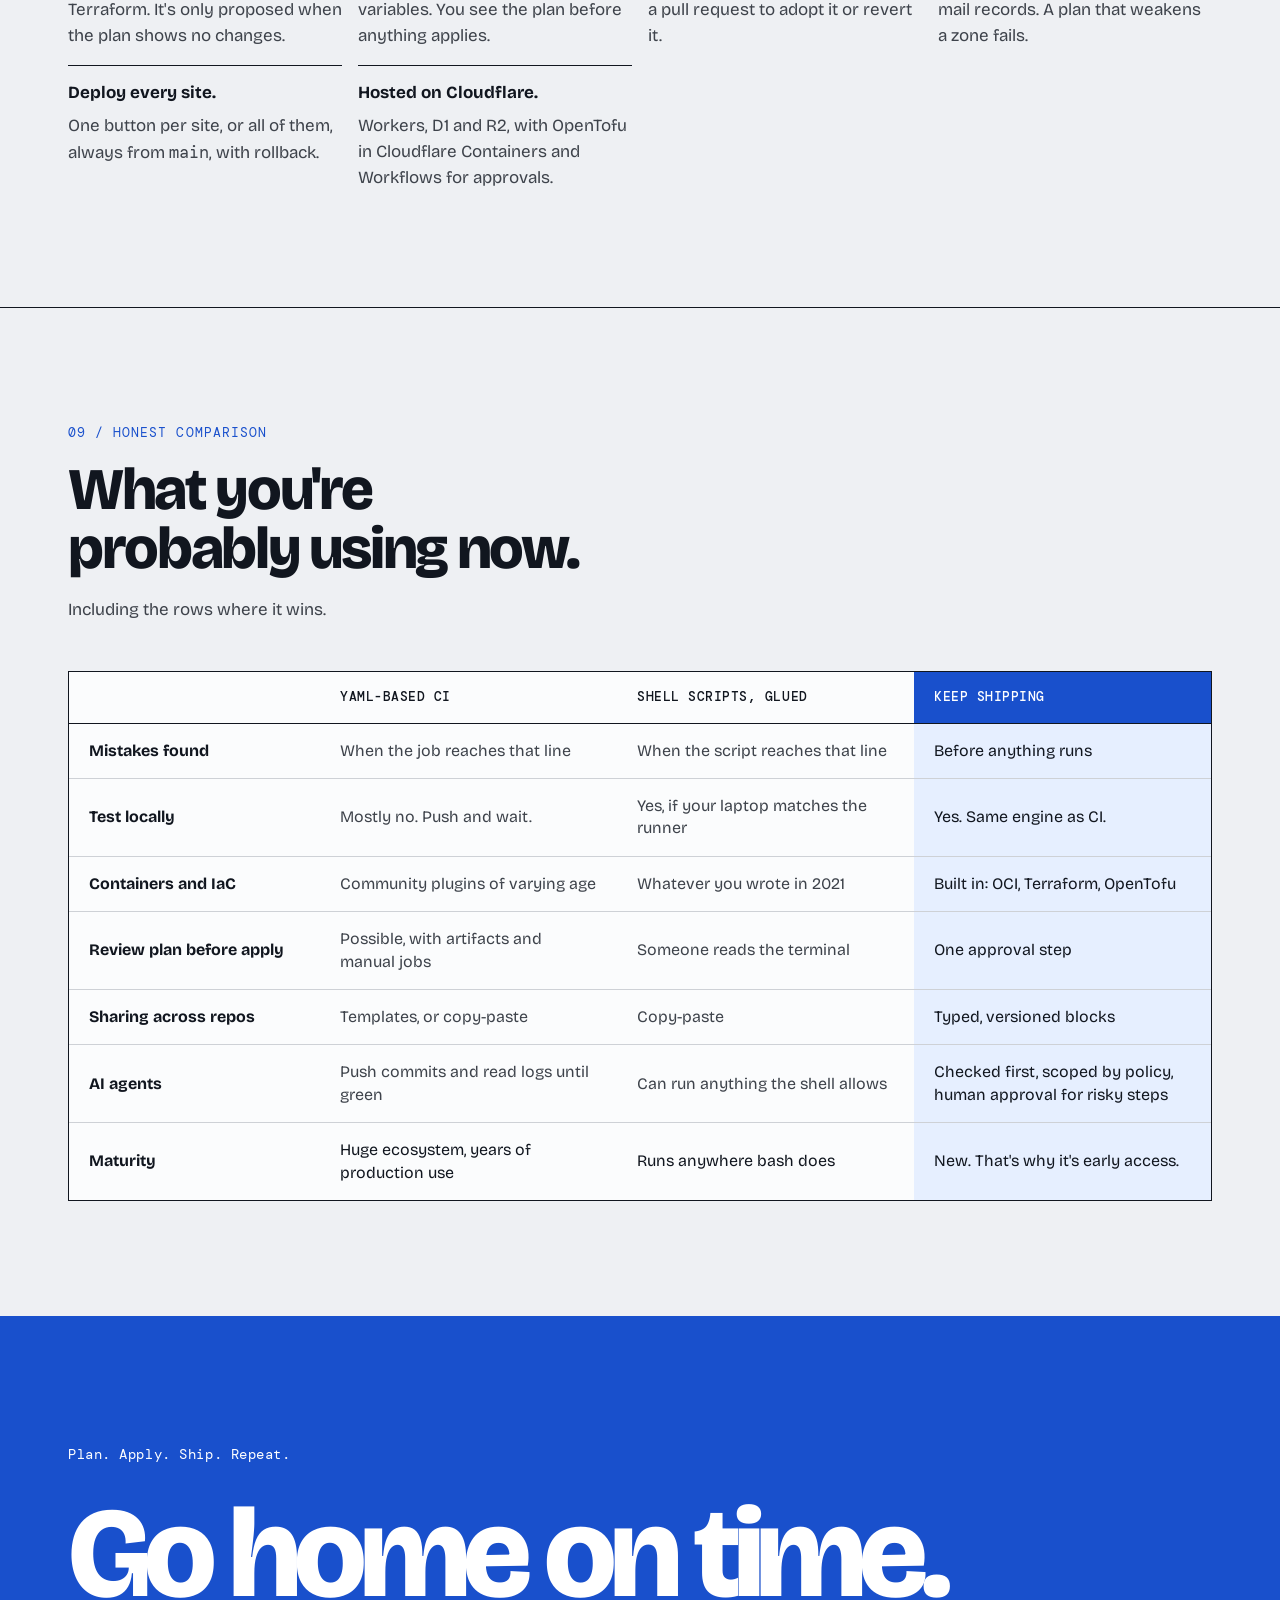
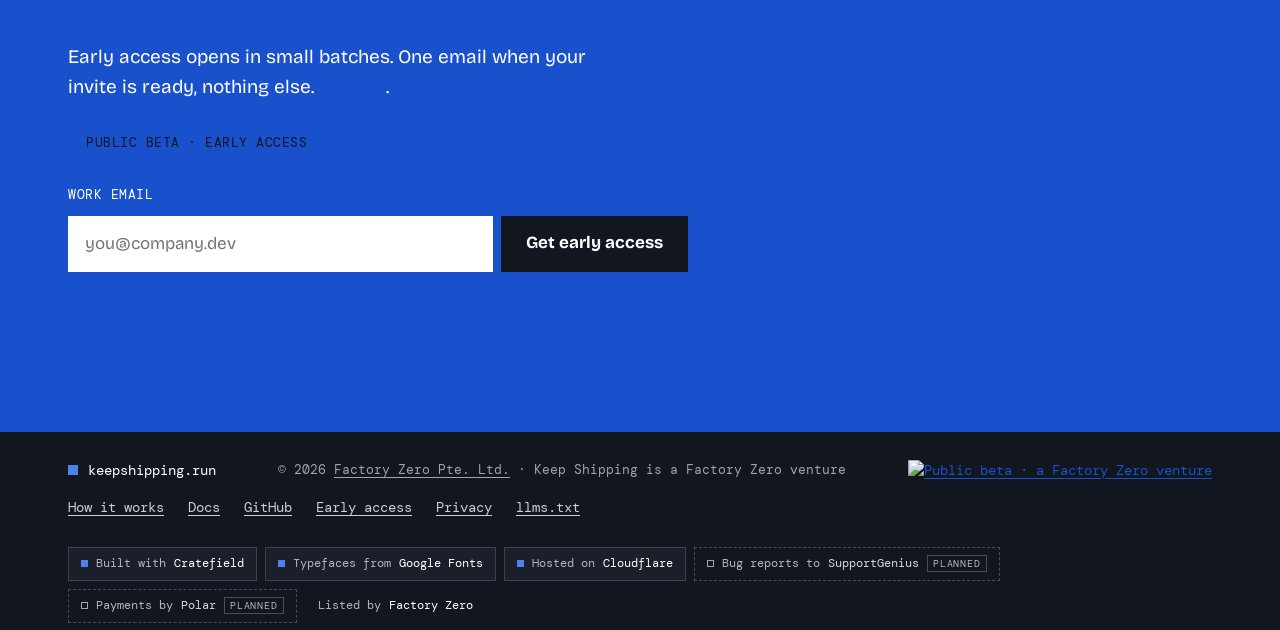
==== commit 6c80ff15: "Copy: match the site to what ships today; Factory Zero status badge Co-authored-by: Colonizer Settle" ====
--- a/index.html
+++ b/index.html
@@ -62,7 +62,7 @@
           <p style="margin:0;font-size:clamp(26px,3vw,36px);line-height:1.12;font-weight:700;letter-spacing:-0.025em">Deploys you can read.</p>
           <p style="margin:0;font-size:19px;color:oklch(0.38 0.015 262);text-wrap:pretty">One typed workflow file per repo. It builds your images, plans and applies your infrastructure, waits for a human, and deploys. It's checked before anything runs, and it runs the same on your laptop as in CI.</p>
 
-          <p class="status-line"><span aria-hidden="true"></span>Early access · in development</p>
+          <p class="status-line"><span aria-hidden="true"></span>Public beta · early access</p>
 
           <form class="ks-form" action="mailto:contact@keepshipping.run?subject=Keep%20Shipping%20early%20access" method="post" enctype="text/plain" style="display:flex;flex-direction:column;gap:10px" novalidate="">
             <label for="email-hero" style="font-family:'DM Mono',monospace;font-size:13px;letter-spacing:0.04em;text-transform:uppercase;color:oklch(0.38 0.015 262)">Join the early access list</label>
@@ -75,6 +75,7 @@
 
           <div style="display:flex;flex-wrap:wrap;gap:24px;font-family:'DM Mono',monospace;font-size:15px">
             <a href="#how">See how it works →</a>
+            <a href="https://github.com/Keep-Shipping/harness/releases/tag/v0.1.0">Download v0.1.0 →</a>
             <a href="https://github.com/Keep-Shipping/harness">Star on GitHub →</a>
           </div>
         </div>
@@ -255,7 +256,7 @@
         </div>
         <div style="padding:22px 24px;display:flex;flex-direction:column;gap:6px;border-bottom:1px solid oklch(0.86 0.008 262)">
           <span style="font-family:'DM Mono',monospace;font-size:14px;color:oklch(0.48 0.2 263)">fn.deploy</span>
-          <strong style="font-size:20px;letter-spacing:-0.02em">Serverless</strong>
+          <strong style="font-size:20px;letter-spacing:-0.02em">Serverless <span style="font-family:'DM Mono',monospace;font-size:13px;font-weight:500;color:oklch(0.48 0.2 263)">planned</span></strong>
           <span style="color:oklch(0.38 0.015 262);font-size:16px">Publishes a version, shifts traffic in steps, keeps the previous one warm.</span>
         </div>
       </div>
@@ -370,7 +371,7 @@
           </div>
           <div style="padding:22px 24px;display:flex;flex-direction:column;gap:6px;border-right:1px solid oklch(0.86 0.008 262);border-bottom:1px solid oklch(0.86 0.008 262)">
             <strong style="font-size:20px;letter-spacing:-0.02em">Approval where it matters</strong>
-            <span style="color:oklch(0.38 0.015 262);font-size:16px">Gate apply, prod or destroy. The reviewer sees the plan and the diff, then approves from chat, CLI or web.</span>
+            <span style="color:oklch(0.38 0.015 262);font-size:16px">Gate apply, prod or destroy. The reviewer sees the plan and the diff, then approves from the CLI or GitHub today; chat and web approvals are planned.</span>
           </div>
           <div style="padding:22px 24px;display:flex;flex-direction:column;gap:6px;border-bottom:1px solid oklch(0.86 0.008 262)">
             <strong style="font-size:20px;letter-spacing:-0.02em">Every action signed</strong>
@@ -383,7 +384,7 @@
     <section id="console" aria-labelledby="console-title" style="border-top:1.5px solid oklch(0.2 0.02 262)">
       <div style="max-width:1240px;margin:0 auto;padding:clamp(64px,9vw,128px) clamp(20px,5vw,48px);display:flex;flex-direction:column;gap:clamp(36px,5vw,56px)">
         <div style="display:flex;flex-direction:column;gap:18px;max-width:780px">
-          <p style="margin:0;font-family:'DM Mono',monospace;font-size:13px;letter-spacing:0.08em;text-transform:uppercase;color:oklch(0.48 0.2 263)">08 / Cloudflare console · planned</p>
+          <p style="margin:0;font-family:'DM Mono',monospace;font-size:13px;letter-spacing:0.08em;text-transform:uppercase;color:oklch(0.48 0.2 263)">08 / Cloudflare console · in private use</p>
           <h2 id="console-title" style="margin:0;font-size:clamp(34px,4.6vw,60px);line-height:1;letter-spacing:-0.04em;font-weight:800;text-wrap:balance">All of Cloudflare on one screen. Every change as code.</h2>
           <p style="margin:0;color:oklch(0.38 0.015 262);max-width:600px;text-wrap:pretty">Zones, DNS, Workers, Pages, D1, R2, custom domains, email routing and security settings, managed from a console that never clicks in Cloudflare for you. Every change becomes Terraform in a pull request: planned, shown, approved by a person, then applied and deployed by a <code style="font-family:'DM Mono',monospace">ship.ks</code> run. AWS comes next, starting with SES for email.</p>
         </div>
@@ -483,7 +484,7 @@
         <p style="margin:0;font-family:'DM Mono',monospace;font-size:14px;letter-spacing:0.04em">Plan. Apply. Ship. Repeat.</p>
         <h2 id="cta-title" style="margin:0;font-size:clamp(52px,10vw,150px);line-height:0.88;letter-spacing:-0.055em;font-weight:800">Go home on time.</h2>
         <p style="margin:0;font-size:19px;max-width:520px;text-wrap:pretty">Early access opens in small batches. One email when your invite is ready, nothing else. <a href="/privacy">Privacy</a>.</p>
-        <p class="status-line"><span aria-hidden="true"></span>Early access · in development</p>
+        <p class="status-line"><span aria-hidden="true"></span>Public beta · early access</p>
 
           <form class="ks-form" action="mailto:contact@keepshipping.run?subject=Keep%20Shipping%20early%20access" method="post" enctype="text/plain" style="display:flex;flex-direction:column;gap:10px;max-width:620px" novalidate="">
           <label for="email-cta" style="font-family:'DM Mono',monospace;font-size:13px;letter-spacing:0.04em;text-transform:uppercase">Work email</label>
@@ -501,6 +502,7 @@
     <div style="max-width:1240px;margin:0 auto;padding:28px clamp(20px,5vw,48px);display:flex;flex-wrap:wrap;justify-content:space-between;align-items:center;gap:16px;font-family:'DM Mono',monospace;font-size:14px">
       <span style="display:flex;align-items:center;gap:10px;color:#fff"><span aria-hidden="true" style="width:10px;height:10px;background:oklch(0.62 0.17 263);display:block"></span>keepshipping.run</span>
       <span class="foot-copy">© 2026 <a href="https://factory0.ventures/">Factory Zero Pte. Ltd.</a> · Keep Shipping is a Factory Zero venture</span>
+      <a href="https://factory0.ventures/ventures/keep-shipping/"><img src="https://factory0.ventures/badge/keep-shipping.svg" alt="Public beta · a Factory Zero venture" height="22"></a>
       <nav aria-label="Footer" style="display:flex;gap:24px;flex-wrap:wrap">
         <a class="foot-link" href="#how">How it works</a>
         <a class="foot-link" href="https://docs.keepshipping.run/">Docs</a>
